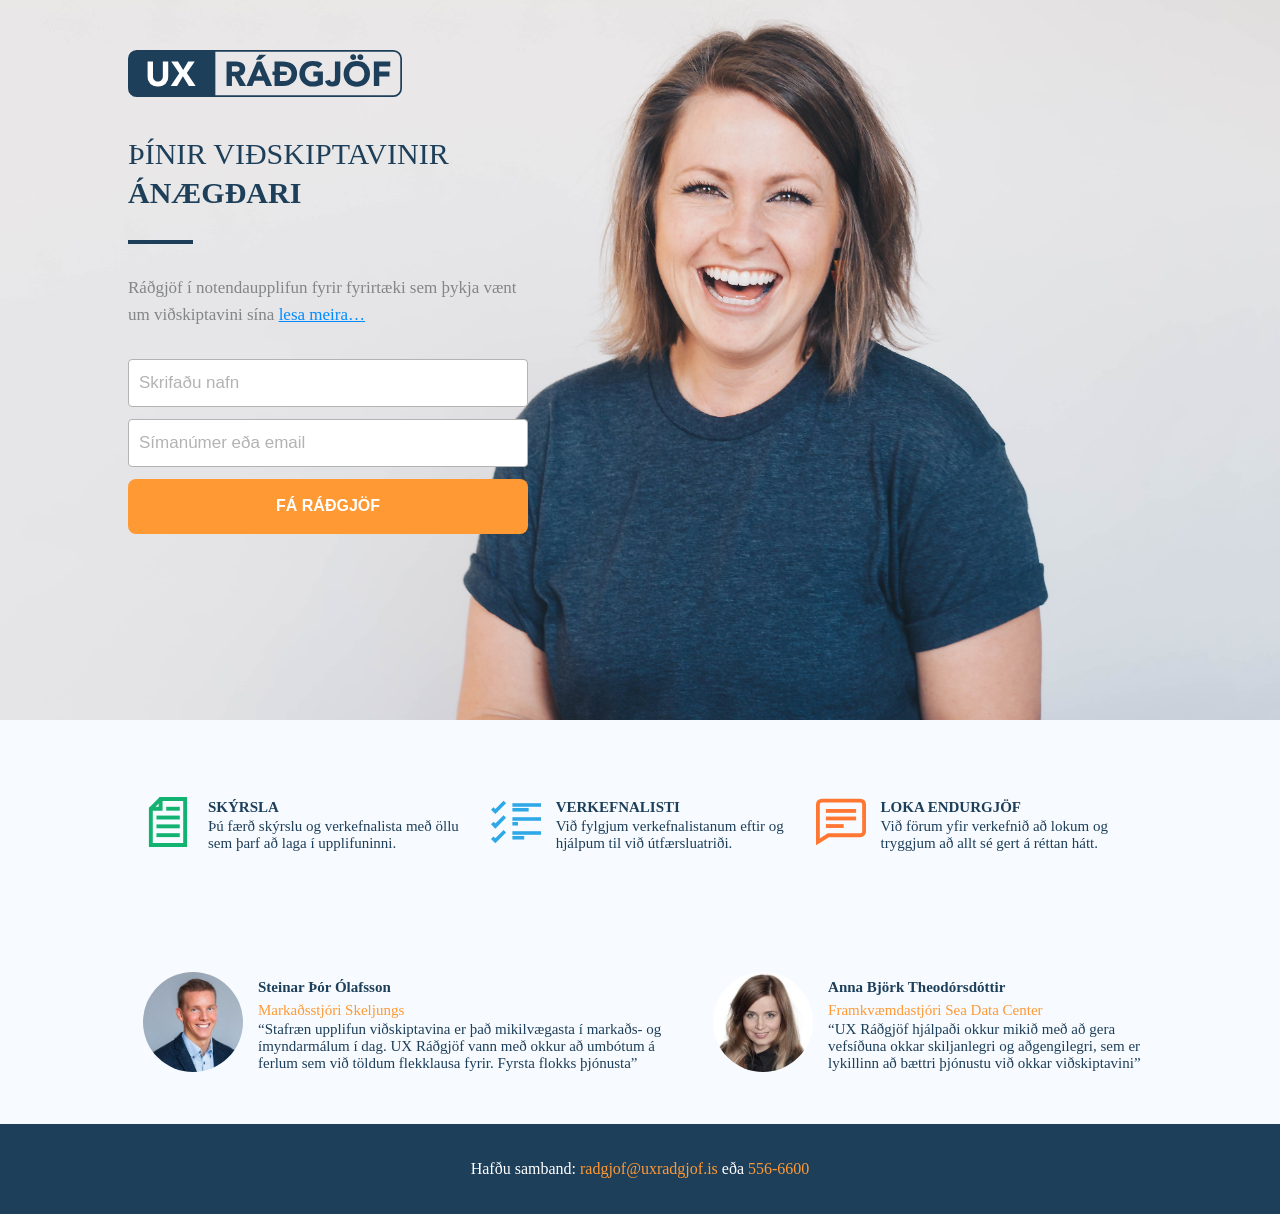
==== index2.html @ 88c2671e "takki tekinn út" ====
<!DOCTYPE html>
<html lang="is">

<head>
    <meta charset="UTF-8">
    <meta name="viewport" content="width=device-width, initial-scale=1">
    <title>UX ráðgjöf</title>
    <link rel="stylesheet" href="./styles.css">

    <script>
        /**
            *
            * FUNCTIONS 
            *
            **/

        function selectContactMedium(el1, el2, el3, str) {
            var element1 = document.getElementById(el1);
            var element2 = document.getElementById(el2);
            var contactBox = document.getElementById(el3);
            console.log('selectContactMedium', element1, element2, contactBox)

            if (element1.src.includes('-inactive')) {
                console.log('hæhæhæ')
                contactBox.placeholder = str;
                element1.src = element1.src.replace('-inactive', '-active');
                element2.src = element2.src.replace('-active', '-inactive');
            }

        }

        function sendForm(el1, el2) {
            var name = document.getElementById(el1).value
            var phone = document.getElementById(el2).value

            modal.style.display = 'none';
            document.getElementById('main-content').innerHTML = '<h1>Augnablik...</h1>';
            document.getElementById('tilbod-t').style.display = 'none';
            post('https://formspree.io/radgjof@uxradgjof.is', {name, phone}, 'post');

        }

        function post(path, params, method) {
            method = method || "post"; // Set method to post by default if not specified.

            // The rest of this code assumes you are not using a library.
            // It can be made less wordy if you use one.
            var form = document.createElement("form");
            form.setAttribute("method", method);
            form.setAttribute("action", path);

            for(var key in params) {
                if(params.hasOwnProperty(key)) {
                    var hiddenField = document.createElement("input");
                    hiddenField.setAttribute("type", "hidden");
                    hiddenField.setAttribute("name", key);
                    hiddenField.setAttribute("value", params[key]);

                    form.appendChild(hiddenField);
                }
            }

            document.body.appendChild(form);
            form.submit();
        }

    </script>

</head>

<body>

    <!-- READ MORE TEMPLATE -->
    <div id="myModal2" class="modal">
        <div class="modal-cont" style="height: 600px;">
                <span class="close clickable" onclick="closeModal()">&times;</span>

                <div id="read-more" class="read-m">
                        <div style="text-align: center; padding: 26px;">
                                <b>UX - User Experience - Notendaupplifun</b><br><br>
            
                                Ánægðir viðskiptavinir koma aftur. Mjög ánægðir viðskiptavinir koma ekki bara aftur, heldur benda
                                líka
                                öðrum á þig.<br><br>
                                Með frábærri notendaupplifun eykur þú tekjur og fjölgar viðskiptavinum. <br><br>
                                Hvernig upplifa þínir viðskiptavinir vefinn þinn, appið þitt, þjónustuna þína og markaðsefni? <br><br>
                                Skráðu þig og við hjálpum þér að gera upplifunina frábæra.
            
                            </div>

                            <div style="display: flex; flex-direction: column; align-items: center">

                                    <!-- TEMPLATE -->
                
                            <div>
                                <div>
                                    <div class="your-name">
                                        Hvernig er best að hafa samband?
                                    </div>
                                </div>
                                <div class="spass" style="display: flex; flex-direction: row; align-items: center;">
                                    <img src="./assets/phone-active.svg" id="phone2" class=" contact-button" onclick="selectContactMedium('phone2', 'email2', 'contact-box2', 'Skrifaðu símanúmer')">
                                    <img src="./assets/email-inactive.svg" id="email2" class=" contact-button" onclick="selectContactMedium('email2', 'phone2', 'contact-box2', 'Skrifaðu netfang')">
                                    <div >
                                        <input id="contact-box2" class="input-box" placeholder="Skrifaðu símanúmer" >
                                    </div>
                                </div>
                                <div>
                                    <div class="your-name">
                                        Hvað heitir snillingurinn?
                                    </div>
                                    <input id="name2" placeholder="Nafn" class="input-box spass phone-box">
                                </div>
                                <button class="big-btn btn2 clickable" type="button" onclick="sendForm('name2', 'contact-box2')">FÁ RÁÐGJÖF</button>
                            </div>
                
                            <!-- /TEMPLATE -->
                
                                </div>
                </div>
        </div>
    </div>
    <!-- /READ MORE TEMPLATE -->

    <!-- MODAL -->
     <div id="myModal" class="modal">

        <!-- MODAL CONTENT -->
        <div class="modal-cont">
                <span class="close clickable" onclick="closeModal()">&times;</span>

            <div style="padding: 40px 0;" id="modal-content">
                <div class="base-font" style="text-align: center; margin: 30px 0px;">
                    Vilt þú ánægðari viðskiptavini? <br>
                    Leyfðu okkur að hjálpa þér.
                </div>

                <div style="display: flex; flex-direction: column; align-items: center;">

                    <!-- TEMPLATE -->

                    <div>
                        <div>
                            <div class="your-name">
                                Hvernig er best að hafa samband?
                            </div>
                        </div>
                        <div class="spass" style="display: flex; flex-direction: row; align-items: center;">
                            <img src="./assets/phone-active.svg" id="phone3" class=" contact-button" onclick="selectContactMedium('phone3', 'email3', 'contact-box3', 'Skrifaðu símanúmer')">
                            <img src="./assets/email-inactive.svg" id="email3" class=" contact-button" onclick="selectContactMedium('email3', 'phone3', 'contact-box3', 'Skrifaðu netfang')">
                            <div>
                                <input id="contact-box3" class="input-box" placeholder="Skrifaðu símanúmer">
                            </div>
                        </div>
                        <div>
                            <div class="your-name">
                                Hvað heitir snillingurinn?
                            </div>
                            <input id="name3" placeholder="Nafn" class="input-box spass phone-box">
                        </div>
                        <button class="big-btn btn2 clickable" type="button" onclick="sendForm('name3', 'contact-box3')">FÁ
                            RÁÐGJÖF</button>
                    </div>

                    <!-- /TEMPLATE -->

                </div>
            </div>
        </div>
        <!-- /MODAL CONTENT -->

    </div>
    <!-- /MODAL -->

    <div class="all">

        <div class="container stoff">

            <!-- HEADER -->
            <header class="row space-b headhead">

                <div><img src="./assets/logo.svg" class="logo" style="margin-top: 10px;"></div>

            <!-- Fá Ráðgjöf takki í horni --> 
            <!--
                <div><button id="tilbod-t" class="big-btn btn1 tilbod-takki clickable" id="myBtn" onclick="openModal('myModal')">FÁ RÁÐGJÖF</button></div>
            -->


            </header>
            <!-- /HEADER -->

            <!-- MAIN IMAGE FOR MOBILE ONLY -->
            <div><img src="./assets/7.jpg" class="ko-img2"></div>
            <!-- /MAIN IMAGE FOR MOBILE ONLY -->

            <!-- MAIN CONTENT -->
            <div class="spassia">

                <form class="dalkur">

                    <div class="title-st">
                        <span style="line-height: 1.5;">ÞÍNIR VIÐSKIPTAVINIR</span>
                        <span class="good">ÁNÆGÐARI</span>
                    </div>

                    <div class="strik"> </div>

                    <div id="main-content">
                        <div class="radgjof">
                            Ráðgjöf í notendaupplifun fyrir fyrirtæki sem þykja vænt um viðskiptavini sína
                            <a class="clickable read-more-link" onclick="openModal('myModal2')">lesa meira…</a>
                        </div>

                        <div class="formform"  >

                            <!-- TEMPLATE -->

                            <div>
                                <div>

                                    <!-- Texti fyrir ofan input box -->
                                    <!--
                                    <div class="your-name">
                                        Hvernig er best að hafa samband?
                                    </div>
                                    -->
                                </div>
                                <div class="spass" style="display: flex; flex-direction: row; align-items: center;">

                                    <!-- Síma icon og email icon og takkar -->
                                    <!--
                                    <img src="./assets/phone-active.svg" id="phone1" class=" contact-button" onclick="selectContactMedium('phone1', 'email1', 'contact-box1', 'Skrifaðu símanúmer')">
                                    <img src="./assets/email-inactive.svg" id="email1" class=" contact-button" onclick="selectContactMedium('email1', 'phone1', 'contact-box1', 'Skrifaðu netfang')">
                                    -->


                                    <div class="bla">
                                        <input id="contact-box1" class="input-box" placeholder="Skrifaðu nafn" >
                                    </div>
                                </div>
                                <div>
                                    <!-- Texti fyrir ofan input box -->
                                    <!--
                                    <div
                                    <div class="your-name">
                                        Hvað heitir snillingurinn?
                                    </div>
                                    -->
                                    <input id="name1" placeholder="Símanúmer eða email" class="input-box spass phone-box">
                                </div>
                                <button class="big-btn btn2 clickable" type="button" onclick="sendForm('name1', 'contact-box1')">FÁ RÁÐGJÖF</button>
                            </div>

                            <!-- /TEMPLATE -->

                        </div>
                    </div>

                </form>
            </div>
            <!-- /MAIN CONTENT -->

        </div>

        <!-- MAIN IMAGE -->
        <div> <img src="./assets/6.jpg" class="ko-img"></div>
        <!-- /MAIN IMAGE -->

        <!-- TESTEMONIALS -->
        <div class="container">

            <div class="recommend spassia">

                <!-- TESTEMONIAL 1 -->
                <div class="rec-small">
                    <div class="rec-img"><img src="./assets/icon_skyrsla.svg" style="width: 50px; height: 50px;"></div>
                    <div>
                        <div class="bl-text">
                            <span class="job-title"><b>SKÝRSLA</b></span><br>
                            <span>
                                Þú færð skýrslu og verkefnalista með öllu sem þarf að laga í upplifuninni.
                            </span>
                        </div>
                    </div>
                </div>
                <!-- /TESTEMONIAL 1 -->

                <!-- TESTEMONIAL 2 -->
                <div class="rec-small">
                    <div class="rec-img"><img src="./assets/icon_verkefnalisti.svg" style="width: 50px; height: 50px;"></div>
                    <div>
                        <div class="bl-text">
                            <span class="job-title"><b>VERKEFNALISTI</b></span><br>
                            <span>
                                Við fylgjum verkefnalistanum eftir og hjálpum til við útfærsluatriði.
                            </span>
                        </div>
                    </div>
                </div>
                <!-- /TESTEMONIAL 2-->

                <!-- TESTEMONIAL 3 -->
                <div class="rec-small">
                    <div class="rec-img"><img src="./assets/icon_endurgjof.svg" style="width: 50px; height: 50px;"></div>
                    <div>
                        <div class="bl-text">
                            <span class="job-title"><b>LOKA ENDURGJÖF</b></span><br>
                            <span>
                                Við förum yfir verkefnið að lokum og tryggjum að allt sé gert á réttan hátt.
                            </span>
                        </div>
                    </div>
                </div>
                <!-- /TESTEMONIAL 3-->
            </div>
        </div>
        <!-- /TESTEMONIALS -->

        <div class="container">

            <div class="recommend spassia">

                <!-- TESTEMONIAL 1 -->
                <div class="rec-small">
                    <div class="rec-img"><img src="./assets/quote1.svg" style="width: 100px; height: 100px;"></div>
                    <div>
                        <div class="bl-text">
                            <span class="job-title"><b>Steinar Þór Ólafsson</b></span><br>
                            <span><span style="color: #FF9933" class="job-title">Markaðsstjóri Skeljungs</span><br></span>
                            <span>
                                “Stafræn upplifun viðskiptavina er það mikilvægasta í markaðs- og ímyndarmálum í dag.
                                UX Ráðgjöf vann með okkur að umbótum á ferlum sem við töldum flekklausa fyrir.
                                Fyrsta flokks þjónusta”
                            </span>
                        </div>
                    </div>
                </div>
                <!-- /TESTEMONIAL 1 -->

                <!-- TESTEMONIAL 2 -->
                <div class="rec-small">
                    <div class="rec-img"><img src="./assets/quote2.svg" style="width: 100px; height: 100px;"></div>
                    <div>
                        <div class="bl-text">
                            <span class="job-title"><b>Anna Björk Theodórsdóttir</b></span><br>
                            <span><span style="color: #FF9933" class="job-title">Framkvæmdastjóri Sea Data Center</span><br></span>
                            <span>
                                “UX Ráðgjöf hjálpaði okkur mikið með
                                að gera vefsíðuna okkar skiljanlegri og aðgengilegri, sem er lykillinn að bættri þjónustu við okkar viðskiptavini”
                            </span>
                        </div>
                    </div>
                </div>
                <!-- /TESTEMONIAL 2-->
            </div>
        </div>
        <!-- /TESTEMONIALS -->

        <!-- FOOTER -->
        <footer class="foofooter all-center">
            <div class="spassia foofoofoo">
                <span>
                    Hafðu samband:
                </span>
                <span>
                    <span class="contact-bold">radgjof@uxradgjof.is</span> eða <span class="contact-bold">556-6600</span>
                </span>
            </div>
        </footer>
        <!-- / FOOTER -->

    </div>

    <script>

        /**
         * 
         * MODAL 
         *
         **/

        var modal = document.getElementById('myModal');

        function openModal(modalId) {
            // Get the modal
            modal = document.getElementById(modalId);
            console.log(modalId, modal)
            modal.style.display = "block";
     

        }

        

       // When the user clicks anywhere outside of the modal, close it
       window.onclick = function (event) {
            if (event.target == modal) {
                modal.style.display = "none";
            }
        }



        function closeModal () {
            console.log('closeModal', modal);
            modal.style.display = "none";
        }

  



    </script>

</body>

</html>
---- styles.css ----
.template {
  display: none;
}

.contact-bold {
  color: #ff9933;
  /* font-weight: 600; */
}

.modal {
  display: none; /* Hidden by default */
  position: fixed; /* Stay in place */
  z-index: 1; /* Sit on top */
  left: 0;
  top: 0;
  width: 100%; /* Full width */
  height: 100%; /* Full height */
  overflow: auto; /* Enable scroll if needed */
  background-color: rgb(0, 0, 0); /* Fallback color */
  background-color: rgba(0, 0, 0, 0.6); /* Black w/ opacity */
}

.contact-button {
  width: 40px !important;
  height: 40px !important;
  border: 0px !important;
  margin-right: 10px !important;
}

.read-more-link {
  color: #008cff;
  text-decoration: underline;
}

.read-m {
  text-align: center;
  
}

.clickable {
  cursor: pointer;
}

/* Modal Content/Box  */
.modal-cont {
  background-color: #f7fbff;
  margin: 5% auto;
  /* padding: 40px 20px; */
  border: 1px solid #888;
  width: 400px; /* Could be more or less, depending on screen size */
}

/* The Close Button */
.close {
  color: #aaa;
  float: right;
  font-size: 28px;
  font-weight: bold;
  padding-right: 20px;
  padding-top: 10px;
}

.close:hover,
.close:focus {
  color: black;
  text-decoration: none;
  cursor: pointer;
}

body {
  font-family: Avenir;
  color: #1e3f5a;
  margin: 0px;
  background-color: #f7fbff;
}

.title-st {
  font-size: 30px;
  margin-top: 30px;
  margin-bottom: 30px;
}

.strik {
  background-color: #1e3f5a;
  width: 65px;
  height: 4px;
  margin-bottom: 20px;
}

.good {
  font-weight: bold;
  line-height: 0.6;
}

.formform {
  margin-top: 30px;
  width: 400px;
}

.headhead {
  display: flex;
  align-items: center;
  justify-content: space-between;
  flex-direction: row;
  margin-top: 40px;
}

.base-font {
  font-size: 17px;
}

.radgjof {
  margin-top: 30px;
  font-size: 17px;
  line-height: 1.6;
  color: #838586;
}

.all-center {
  display: flex;
  justify-content: center;
  align-items: center;
}

h1 {
  font-size: 30px;
}

.logo {
  width: 274px;
  height: 47;
}

.big-btn {
  background-color: #ff9933;
  border-radius: 8px;
  font-weight: 550;

  font-size: 16px;
  color: white;
  border: 0px;
}

.bl-text {
  font-size: 15px;
}

.btn1 {
  width: 240px;
  height: 60px;
}

.btn2 {
  width: 100%;
  /* 300px */
  height: 55px;
}

.your-name {
  margin-left: 9px;
  color: #ff9933;
  font-size: 13px;
  margin-bottom: 5px;
  text-align: left;
}

.spass {
  margin-bottom: 12px;
}

.input-box {
  border-radius: 4px;
  border: 1px solid #b3b3b3;
  height: 48px;
  font-size: 17px;
  padding: 0 10px;  
  width: 100%;
  box-sizing: border-box;  
}

.bla {
  width: 400px;
}


.input-box::placeholder {
  color: #b3b3b3;
}

.container {
  width: 80vw;
  margin-left: 10vw;
  margin-right: 10vw;
}

.row {
  display: flex;
  flex-direction: row;
}

.space-b {
  display: flex;
  justify-content: space-between;
}

.dalkur {
  width: 400px;
}

.col {
  justify-content: center;
  background-color: aqua;
  flex-direction: row;
  display: flex;
}

.ko-img {
  width: 100% !important;
  height: 80vh;
  /* min-height: 620px !important; */
  object-fit: cover !important;
  object-position: center top !important;
}

.ko-img2 {
  width: 100%;
  height: 45vh;
  object-fit: cover !important;
  object-position: center top !important;
  display: none;
}



.recommend {
  /* display: flex;  */
  padding: 10px 0px;
  /* justify-content: space-between;    */
}

.rec-small {
  display: flex;
  /* justify-content: center; */
  /* align-items: center;  */
}

.foofooter {
  background-color: #1e3f5a;
  color: white;
  height: 90px;
}

.rec-img {
  /* display: flex;
  justify-content: center;
  align-items: center; */
  margin: 0 15px;
}

.job-title {
  line-height: 1.5;
}

@media only screen and (min-width: 600px) {
  .stoff {
    position: absolute;
  }
}

/* DESKTOP */
@media only screen and (min-width: 1024px) {
  .recommend {
    display: flex;
    flex-direction: columns;
    height: 20vh;
  }

  .rec-small {
    align-items: center;
  }
}

/* BIG TABLET */
@media only screen and (min-width: 876px) and (max-width: 1024px) {
  .recommend {
    display: flex;
    flex-direction: column;
    /* height: 20vh; */
    /* background-color: yellow; */
  }

  .rec-small {
    padding: 30px 0px;
  }
}

/* SMALL TABLET */
@media only screen and (max-width: 876px) {
  .tilbod-takki {
    display: none;
  }

  .title-st {
    font-size: 28px;
  }

  .rec-small {
    padding: 20px 0px;
  }

  .logo {
    width: calc(274px * 0.8);
    height: calc(47px * 0.8);
  }

  .dalkur {
    width: 300px;
  }
}

/* PHONE */
@media only screen and (max-width: 600px) {
  .logo {
    width: 274px;
    height: 47px;
  }

  .dalkur {
    /* width: 100vw; */
    display: flex;
    flex-direction: column;
    align-items: center;
    /* justify-content: center; */
    width: 100%;
  }

  .recommend {
    padding: 30px 0px;
  }

  .ko-img {
    display: none;
  }

  .container {
    /* width: 90vw; */
    margin-left: 0vw;
    margin-right: 0vw;
    width: 100vw;
  }

  .rec-small {
    flex-direction: column;
    /* width: 90vw; */
    align-items: center;
  }

  .spassia {
    margin-left: 25px;
    margin-right: 25px;
  }

  .bl-text {
    text-align: center;
    /* background-color: blue; */
  }

  .title-st {
    text-align: center;
    font-size: 25px;
  }

  .radgjof {
    text-align: center;
    font-size: 15px;

  }

  /* .your-name {
    text-align: center;
  } */

  .headhead {
    margin-top: initial;
    padding: 10px;
    /* margin-top: 10px; */
    display: flex;
    align-items: center;
    justify-content: center;
    /* background-color: pink; */
  }

  /*

  .arrow-up {
    position: relative;
    width: 0;
    top: -85.5px;
    height: 0;
    border-style: solid;
    border-width: 0 0 80px 100vw;
    border-color: transparent transparent #f7fbff transparent;
  }
  */

  .jabb {
    background-image: url('./assets/7.jpg');
    height: 35vh;
    width: 100%;
    /* object-fit: cover !important;
    object-position: center top !important;
    display: none; */

  }



  .ko-img2 {
    display: initial;
    height: 45vh;
  }

  .foofooter {
    text-align: center;
  }

  .foofoofoo {
    display: flex;
    flex-direction: column;
  }

  .ko-img2 {
    width: 100%;
    height: 50vh;
    -webkit-clip-path: polygon(0 0, 100% 0, 100% 85%, 0% 100%);
    clip-path: polygon(0 0, 100% 0, 100% 85%, 0% 100%);
  }

  .modal-cont {
    width: 98vw;
  }

  .formform {
    width: 90vw;
    margin-left: 10px; 
    margin-right: 10px; 
  }

  .bla {
    width: 100%;
  }

}
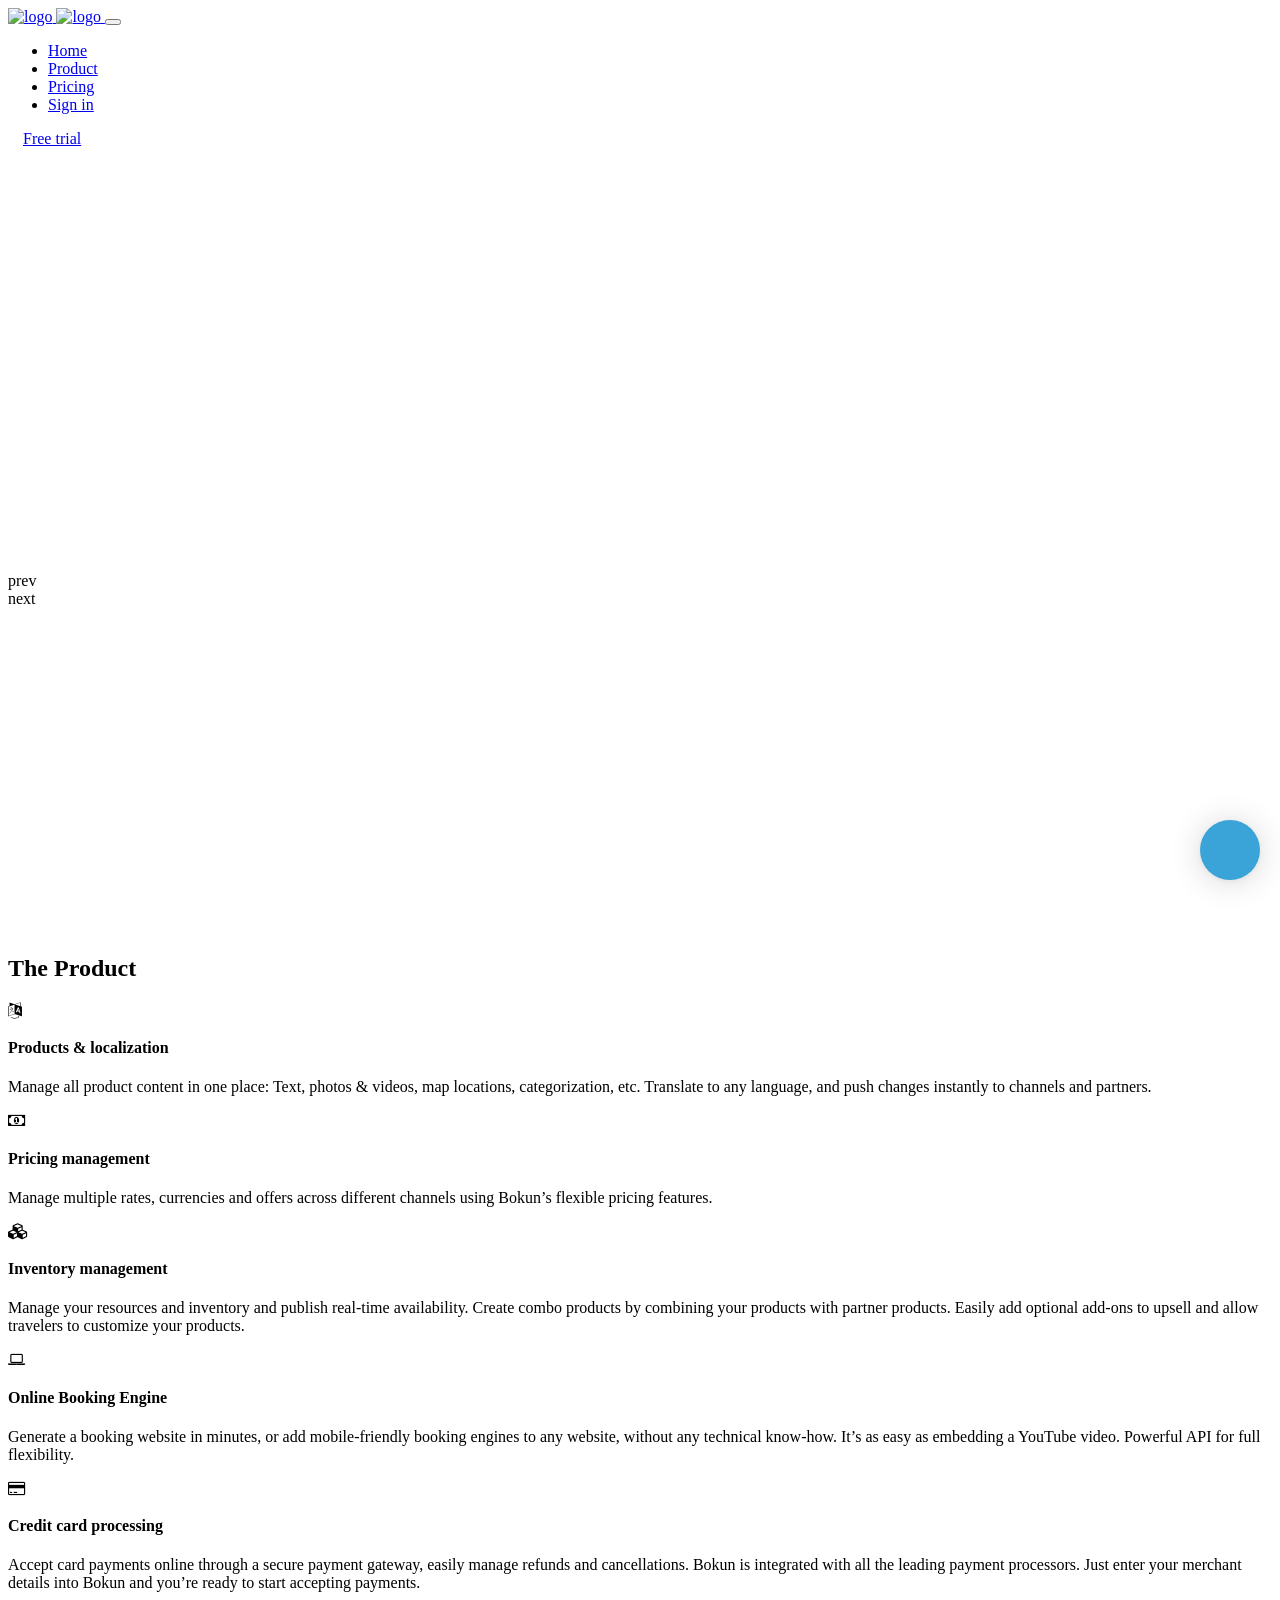
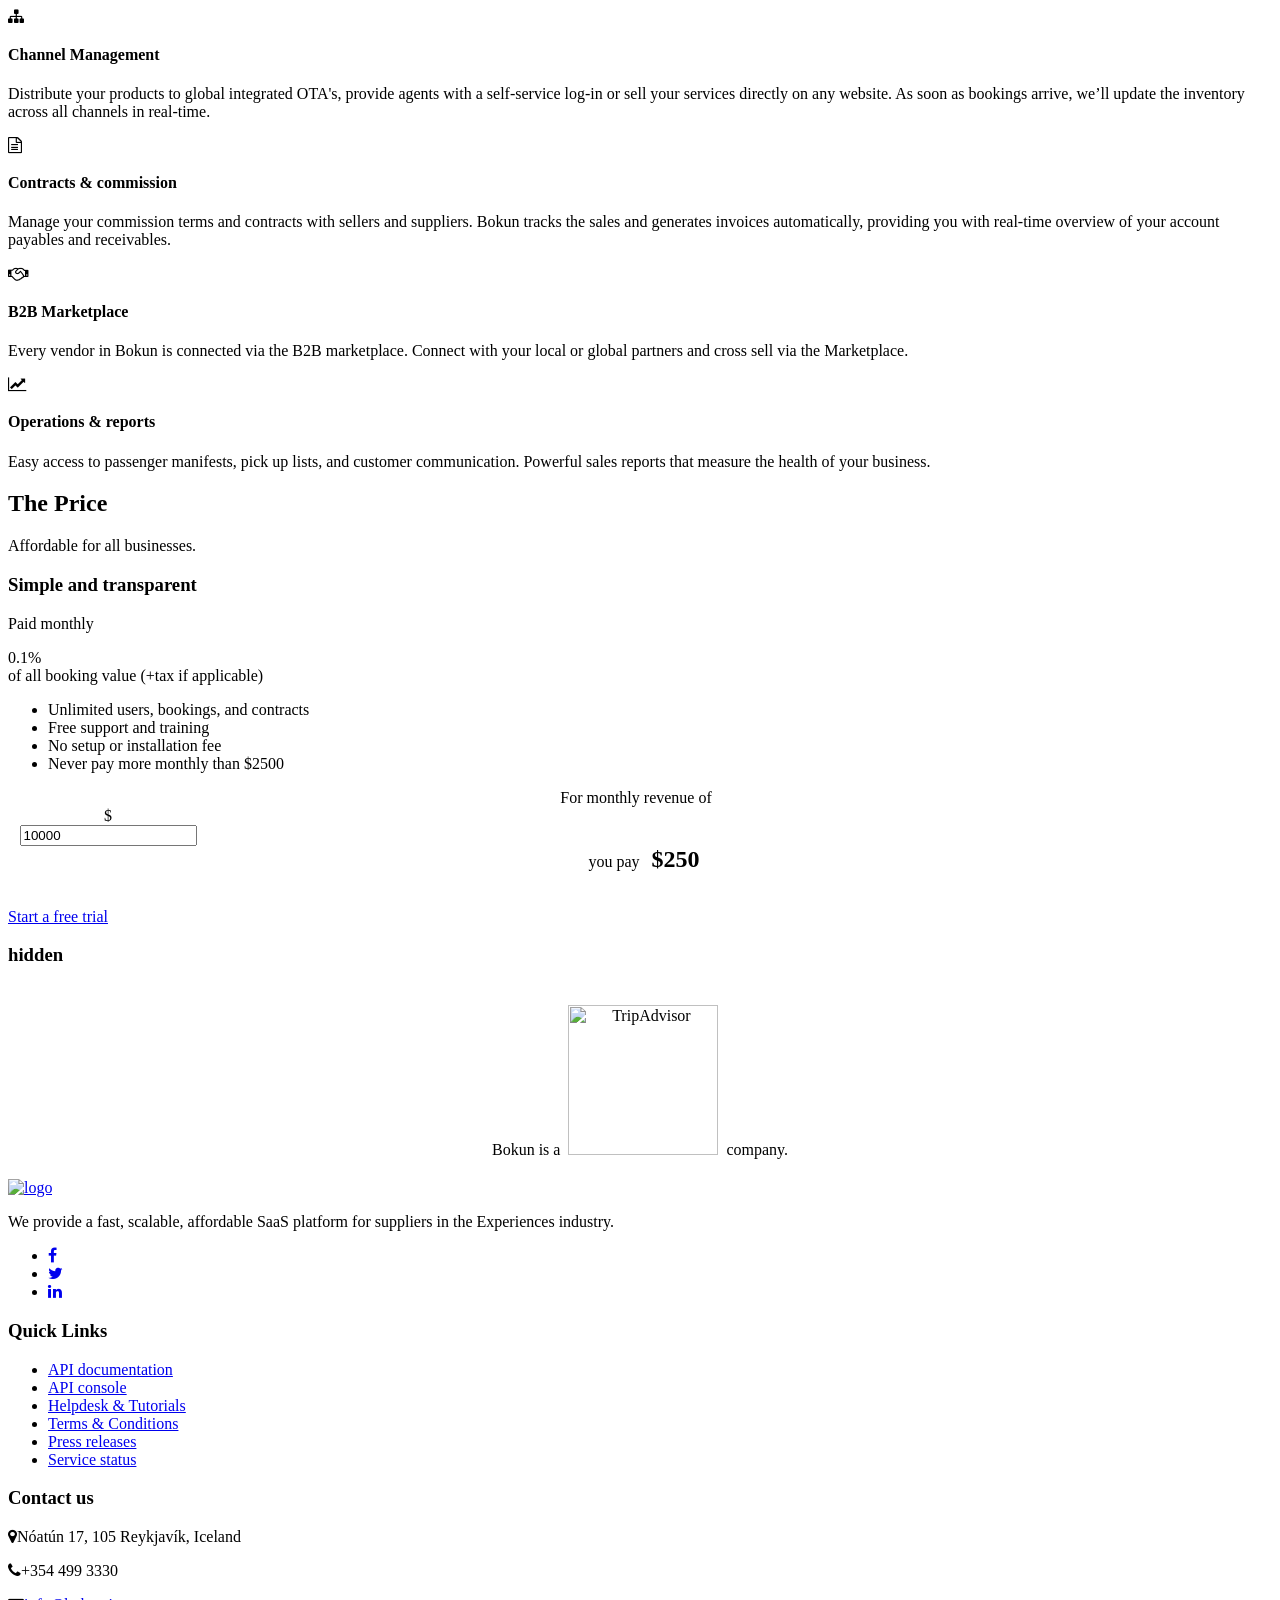
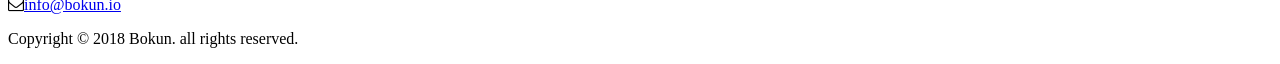
==== commit 71125b0c: "lagaði texta" ====
--- a/index2.html
+++ b/index2.html
@@ -1,418 +1,11844 @@
-<!DOCTYPE html>
-<html lang="is">
-
-<head>
-    <meta charset="UTF-8">
-    <meta name="viewport" content="width=device-width, initial-scale=1">
-    <title>UX ráðgjöf</title>
-    <link rel="stylesheet" href="./styles.css">
-
-    <script>
-        /**
-            *
-            * FUNCTIONS 
-            *
-            **/
-
-        function selectContactMedium(el1, el2, el3, str) {
-            var element1 = document.getElementById(el1);
-            var element2 = document.getElementById(el2);
-            var contactBox = document.getElementById(el3);
-            console.log('selectContactMedium', element1, element2, contactBox)
-
-            if (element1.src.includes('-inactive')) {
-                console.log('hæhæhæ')
-                contactBox.placeholder = str;
-                element1.src = element1.src.replace('-inactive', '-active');
-                element2.src = element2.src.replace('-active', '-inactive');
-            }
-
-        }
-
-        function sendForm(el1, el2) {
-            var name = document.getElementById(el1).value
-            var phone = document.getElementById(el2).value
-
-            modal.style.display = 'none';
-            document.getElementById('main-content').innerHTML = '<h1>Augnablik...</h1>';
-            document.getElementById('tilbod-t').style.display = 'none';
-            post('https://formspree.io/radgjof@uxradgjof.is', {name, phone}, 'post');
-
-        }
-
-        function post(path, params, method) {
-            method = method || "post"; // Set method to post by default if not specified.
-
-            // The rest of this code assumes you are not using a library.
-            // It can be made less wordy if you use one.
-            var form = document.createElement("form");
-            form.setAttribute("method", method);
-            form.setAttribute("action", path);
-
-            for(var key in params) {
-                if(params.hasOwnProperty(key)) {
-                    var hiddenField = document.createElement("input");
-                    hiddenField.setAttribute("type", "hidden");
-                    hiddenField.setAttribute("name", key);
-                    hiddenField.setAttribute("value", params[key]);
-
-                    form.appendChild(hiddenField);
-                }
-            }
-
-            document.body.appendChild(form);
-            form.submit();
-        }
-
-    </script>
-
-</head>
-
-<body>
-
-    <!-- READ MORE TEMPLATE -->
-    <div id="myModal2" class="modal">
-        <div class="modal-cont" style="height: 600px;">
-                <span class="close clickable" onclick="closeModal()">&times;</span>
-
-                <div id="read-more" class="read-m">
-                        <div style="text-align: center; padding: 26px;">
-                                <b>UX - User Experience - Notendaupplifun</b><br><br>
-            
-                                Ánægðir viðskiptavinir koma aftur. Mjög ánægðir viðskiptavinir koma ekki bara aftur, heldur benda
-                                líka
-                                öðrum á þig.<br><br>
-                                Með frábærri notendaupplifun eykur þú tekjur og fjölgar viðskiptavinum. <br><br>
-                                Hvernig upplifa þínir viðskiptavinir vefinn þinn, appið þitt, þjónustuna þína og markaðsefni? <br><br>
-                                Skráðu þig og við hjálpum þér að gera upplifunina frábæra.
-            
-                            </div>
-
-                            <div style="display: flex; flex-direction: column; align-items: center">
-
-                                    <!-- TEMPLATE -->
-                
-                            <div>
-                                <div>
-                                    <div class="your-name">
-                                        Hvernig er best að hafa samband?
-                                    </div>
-                                </div>
-                                <div class="spass" style="display: flex; flex-direction: row; align-items: center;">
-                                    <img src="./assets/phone-active.svg" id="phone2" class=" contact-button" onclick="selectContactMedium('phone2', 'email2', 'contact-box2', 'Skrifaðu símanúmer')">
-                                    <img src="./assets/email-inactive.svg" id="email2" class=" contact-button" onclick="selectContactMedium('email2', 'phone2', 'contact-box2', 'Skrifaðu netfang')">
-                                    <div >
-                                        <input id="contact-box2" class="input-box" placeholder="Skrifaðu símanúmer" >
-                                    </div>
-                                </div>
-                                <div>
-                                    <div class="your-name">
-                                        Hvað heitir snillingurinn?
-                                    </div>
-                                    <input id="name2" placeholder="Nafn" class="input-box spass phone-box">
-                                </div>
-                                <button class="big-btn btn2 clickable" type="button" onclick="sendForm('name2', 'contact-box2')">FÁ RÁÐGJÖF</button>
-                            </div>
-                
-                            <!-- /TEMPLATE -->
-                
-                                </div>
+<html lang="en" class="gr__bokun_is"><head><style id="stndz-style"></style>
+<meta charset="utf-8">
+<meta name="viewport" content="width=device-width, initial-scale=1, shrink-to-fit=no">
+<meta name="generator" content="Hugo 0.15">
+<link rel="stylesheet" type="text/css" href="https://bokun.io/css/bootstrap.min.css">
+<link rel="stylesheet" href="https://maxcdn.bootstrapcdn.com/font-awesome/4.7.0/css/font-awesome.min.css">
+<link rel="stylesheet" type="text/css" href="https://bokun.io/css/animate.min.css">
+<link rel="stylesheet" href="https://bokun.io/css/owl.carousel.min.css">
+<link rel="stylesheet" href="https://bokun.io/css/cubeportfolio.min.css">
+<link rel="stylesheet" href="https://bokun.io/css/jquery.fancybox.min.css">
+<link rel="stylesheet" type="text/css" href="https://bokun.io/css/settings.css">
+<link rel="stylesheet" type="text/css" href="https://bokun.io/css/style.css">
+
+<link rel="icon" href="https://bokun.io/favicon.ico">
+<style id="intercom-stylesheet" type="text/css">.intercom-mobile-messenger-active {
+  overflow: visible !important; }
+  .intercom-mobile-messenger-active > body {
+    overflow: hidden;
+    height: 100%;
+    width: 100%;
+    position: fixed; }
+
+.intercom-messenger,
+.intercom-scrollable,
+.intercom-conversations-body,
+.intercom-conversation-body {
+  -webkit-overflow-scrolling: touch; }
+
+html.intercom-modal-open {
+  overflow: hidden !important; }
+
+@font-face {
+  font-family: "intercom-font";
+  src: url(https://js.intercomcdn.com/fonts/proximanova-regular.a7942249.woff) format("woff"); }
+
+@font-face {
+  font-family: "intercom-font";
+  src: url(https://js.intercomcdn.com/fonts/proximanova-semibold.46e3f047.woff) format("woff");
+  font-weight: bold; }
+
+@font-face {
+  font-family: "intercom-font";
+  src: url(https://js.intercomcdn.com/fonts/proximanova-regular-italic.053a1112.woff) format("woff");
+  font-style: italic; }
+
+@font-face {
+  font-family: "intercom-font";
+  src: url(https://js.intercomcdn.com/fonts/proximanova-semibold-italic.660bf63e.woff) format("woff");
+  font-weight: bold;
+  font-style: italic; }
+
+#intercom-container div, #intercom-container span, #intercom-container applet, #intercom-container object, #intercom-container iframe, #intercom-container h1, #intercom-container h2, #intercom-container h3, #intercom-container h4, #intercom-container h5, #intercom-container h6, #intercom-container p, #intercom-container blockquote, #intercom-container pre, #intercom-container a, #intercom-container abbr, #intercom-container acronym, #intercom-container address, #intercom-container big, #intercom-container cite,
+#intercom-container code, #intercom-container del, #intercom-container dfn, #intercom-container em, #intercom-container img, #intercom-container ins, #intercom-container kbd, #intercom-container q, #intercom-container s, #intercom-container samp, #intercom-container small, #intercom-container strike, #intercom-container strong, #intercom-container sub, #intercom-container sup, #intercom-container tt, #intercom-container var, #intercom-container b, #intercom-container u, #intercom-container i, #intercom-container center, #intercom-container dl, #intercom-container dt, #intercom-container dd,
+#intercom-container ol, #intercom-container ul, #intercom-container li, #intercom-container fieldset, #intercom-container form, #intercom-container div.form, #intercom-container label, #intercom-container legend, #intercom-container table, #intercom-container caption, #intercom-container tbody, #intercom-container tfoot, #intercom-container thead, #intercom-container tr, #intercom-container th, #intercom-container td, #intercom-container article, #intercom-container aside,
+#intercom-container canvas, #intercom-container details, #intercom-container figcaption, #intercom-container figure, #intercom-container footer, #intercom-container header, #intercom-container hgroup, #intercom-container menu, #intercom-container nav, #intercom-container section, #intercom-container summary, #intercom-container time, #intercom-container mark, #intercom-container audio, #intercom-container video,
+#intercom-container button, #intercom-container textarea, #intercom-container input, #intercom-container input[type] {
+  font-family: "intercom-font", "Helvetica Neue", "Apple Color Emoji", Helvetica, Arial, sans-serif;
+  font-size-adjust: none;
+  font-size: 100%;
+  font-style: normal;
+  letter-spacing: normal;
+  font-stretch: normal;
+  font-variant: normal;
+  font-weight: normal;
+  font: normal normal 100% "intercom-font", "Helvetica Neue", "Apple Color Emoji", Helvetica, Arial, sans-serif;
+  text-align: left;
+  text-align-last: initial;
+  text-decoration: none;
+  -webkit-text-emphasis: none;
+          text-emphasis: none;
+  text-height: auto;
+  text-indent: 0;
+  text-justify: auto;
+  text-outline: none;
+  text-shadow: none;
+  text-transform: none;
+  text-wrap: normal;
+  alignment-adjust: auto;
+  alignment-baseline: baseline;
+  -webkit-animation: none 0 ease 0 1 normal;
+          animation: none 0 ease 0 1 normal;
+  -webkit-animation-play-state: running;
+          animation-play-state: running;
+  -webkit-appearance: normal;
+     -moz-appearance: normal;
+          appearance: normal;
+  azimuth: center;
+  -webkit-backface-visibility: visible;
+          backface-visibility: visible;
+  background: none 0 0 auto repeat scroll padding-box transparent;
+  background-color: transparent;
+  background-image: none;
+  baseline-shift: baseline;
+  binding: none;
+  bleed: 6pt;
+  bookmark-label: content();
+  bookmark-level: none;
+  bookmark-state: open;
+  bookmark-target: none;
+  border: 0 none transparent;
+  border-radius: 0;
+  bottom: auto;
+  box-align: stretch;
+  -webkit-box-decoration-break: slice;
+          box-decoration-break: slice;
+  box-direction: normal;
+  box-flex: 0.0;
+  box-flex-group: 1;
+  box-lines: single;
+  box-ordinal-group: 1;
+  box-orient: inline-axis;
+  box-pack: start;
+  -webkit-box-shadow: none;
+          box-shadow: none;
+  -webkit-box-sizing: content-box;
+          box-sizing: content-box;
+  -webkit-column-break-after: auto;
+          break-after: auto;
+  -webkit-column-break-before: auto;
+          break-before: auto;
+  -webkit-column-break-inside: auto;
+          break-inside: auto;
+  caption-side: top;
+  clear: none;
+  clip: auto;
+  color: inherit;
+  color-profile: auto;
+  -webkit-column-count: auto;
+          column-count: auto;
+  -webkit-column-fill: balance;
+          column-fill: balance;
+  -webkit-column-gap: normal;
+          column-gap: normal;
+  -webkit-column-rule: medium medium #1f1f1f;
+          column-rule: medium medium #1f1f1f;
+  -webkit-column-span: 1;
+          column-span: 1;
+  -webkit-column-width: auto;
+          column-width: auto;
+  -webkit-columns: auto auto;
+          columns: auto auto;
+  content: normal;
+  counter-increment: none;
+  counter-reset: none;
+  crop: auto;
+  cursor: auto;
+  direction: ltr;
+  display: inline;
+  dominant-baseline: auto;
+  drop-initial-after-adjust: text-after-edge;
+  drop-initial-after-align: baseline;
+  drop-initial-before-adjust: text-before-edge;
+  drop-initial-before-align: caps-height;
+  drop-initial-size: auto;
+  drop-initial-value: initial;
+  elevation: level;
+  empty-cells: show;
+  fit: fill;
+  fit-position: 0% 0%;
+  float: none;
+  float-offset: 0 0;
+  grid-columns: none;
+  grid-rows: none;
+  hanging-punctuation: none;
+  height: auto;
+  hyphenate-after: auto;
+  hyphenate-before: auto;
+  hyphenate-character: auto;
+  hyphenate-lines: no-limit;
+  hyphenate-resource: none;
+  -webkit-hyphens: manual;
+      -ms-hyphens: manual;
+          hyphens: manual;
+  icon: auto;
+  image-orientation: auto;
+  image-rendering: auto;
+  image-resolution: normal;
+  inline-box-align: last;
+  left: auto;
+  line-height: inherit;
+  line-stacking: inline-line-height exclude-ruby consider-shifts;
+  list-style: disc outside none;
+  margin: 0;
+  marks: none;
+  marquee-direction: forward;
+  marquee-loop: 1;
+  marquee-play-count: 1;
+  marquee-speed: normal;
+  marquee-style: scroll;
+  max-height: none;
+  max-width: none;
+  min-height: 0;
+  min-width: 0;
+  move-to: normal;
+  nav-down: auto;
+  nav-index: auto;
+  nav-left: auto;
+  nav-right: auto;
+  nav-up: auto;
+  opacity: 1;
+  orphans: 2;
+  outline: invert none medium;
+  outline-offset: 0;
+  overflow: visible;
+  overflow-style: auto;
+  padding: 0;
+  page: auto;
+  page-break-after: auto;
+  page-break-before: auto;
+  page-break-inside: auto;
+  page-policy: start;
+  -webkit-perspective: none;
+          perspective: none;
+  -webkit-perspective-origin: 50% 50%;
+          perspective-origin: 50% 50%;
+  pointer-events: auto;
+  position: static;
+  presentation-level: 0;
+  punctuation-trim: none;
+  quotes: none;
+  rendering-intent: auto;
+  resize: none;
+  right: auto;
+  rotation: 0;
+  rotation-point: 50% 50%;
+  ruby-align: auto;
+  ruby-overhang: none;
+  ruby-position: before;
+  ruby-span: none;
+  size: auto;
+  string-set: none;
+  table-layout: auto;
+  top: auto;
+  -webkit-transform: none;
+          transform: none;
+  -webkit-transform-origin: 50% 50% 0;
+          transform-origin: 50% 50% 0;
+  -webkit-transform-style: flat;
+          transform-style: flat;
+  -webkit-transition: all 0 ease 0;
+  transition: all 0 ease 0;
+  unicode-bidi: normal;
+  vertical-align: baseline;
+  white-space: normal;
+  white-space-collapse: collapse;
+  widows: 2;
+  width: auto;
+  word-break: normal;
+  word-spacing: normal;
+  word-wrap: normal;
+  z-index: auto;
+  text-align: start;
+  /* And disable MS gradients */
+  -ms-filter: "progid:DXImageTransform.Microsoft.gradient(enabled=false)";
+  -webkit-font-smoothing: antialiased;
+  -moz-osx-font-smoothing: grayscale; }
+
+#intercom-container address, #intercom-container blockquote, #intercom-container dd, #intercom-container div, #intercom-container dl, #intercom-container dt, #intercom-container fieldset, #intercom-container form, #intercom-container div.form, #intercom-container frame, #intercom-container frameset, #intercom-container h1, #intercom-container h2, #intercom-container h3, #intercom-container h4, #intercom-container h5, #intercom-container h6, #intercom-container noframes,
+#intercom-container ol, #intercom-container p, #intercom-container ul, #intercom-container center, #intercom-container dir, #intercom-container hr, #intercom-container menu, #intercom-container pre, #intercom-container article, #intercom-container aside,
+#intercom-container canvas, #intercom-container details, #intercom-container figcaption, #intercom-container figure, #intercom-container footer, #intercom-container header, #intercom-container hgroup, #intercom-container menu, #intercom-container nav, #intercom-container section, #intercom-container summary {
+  display: block; }
+
+#intercom-container li {
+  display: list-item; }
+
+#intercom-container table {
+  display: table; }
+
+#intercom-container tr {
+  display: table-row; }
+
+#intercom-container thead {
+  display: table-header-group; }
+
+#intercom-container tbody {
+  display: table-row-group; }
+
+#intercom-container tfoot {
+  display: table-footer-group; }
+
+#intercom-container col {
+  display: table-column; }
+
+#intercom-container colgroup {
+  display: table-column-group; }
+
+#intercom-container td, #intercom-container th {
+  display: table-cell; }
+
+#intercom-container caption {
+  display: table-caption; }
+
+#intercom-container input, #intercom-container select {
+  display: inline-block; }
+
+#intercom-container b, #intercom-container strong {
+  font-weight: bold; }
+
+#intercom-container i, #intercom-container em {
+  font-style: italic; }
+
+#intercom-container b > i, #intercom-container strong > i, #intercom-container b > em, #intercom-container strong > em,
+#intercom-container i > b, #intercom-container i > strong, #intercom-container em > b, #intercom-container em > strong {
+  font-weight: bold;
+  font-style: italic; }
+
+#intercom-container textarea, #intercom-container input {
+  cursor: text; }
+  #intercom-container textarea::-moz-selection, #intercom-container input::-moz-selection {
+    background-color: #b3d4fc; }
+  #intercom-container textarea::selection, #intercom-container input::selection {
+    background-color: #b3d4fc; }
+  #intercom-container textarea::-webkit-input-placeholder, #intercom-container input::-webkit-input-placeholder {
+    font-family: "intercom-font", "Helvetica Neue", "Apple Color Emoji", Helvetica, Arial, sans-serif;
+    font-size-adjust: none;
+    font-size: 100%;
+    font-style: normal;
+    letter-spacing: normal;
+    font-stretch: normal;
+    font-variant: normal;
+    font-weight: normal;
+    font: normal normal 100% "intercom-font", "Helvetica Neue", "Apple Color Emoji", Helvetica, Arial, sans-serif;
+    text-align: left;
+    text-align-last: initial;
+    text-decoration: none;
+    -webkit-text-emphasis: none;
+            text-emphasis: none;
+    text-height: auto;
+    text-indent: 0;
+    text-justify: auto;
+    text-outline: none;
+    text-shadow: none;
+    text-transform: none;
+    text-wrap: normal;
+    background-color: inherit;
+    color: inherit; }
+  #intercom-container textarea::-moz-placeholder, #intercom-container input::-moz-placeholder {
+    font-family: "intercom-font", "Helvetica Neue", "Apple Color Emoji", Helvetica, Arial, sans-serif;
+    font-size-adjust: none;
+    font-size: 100%;
+    font-style: normal;
+    letter-spacing: normal;
+    font-stretch: normal;
+    font-variant: normal;
+    font-weight: normal;
+    font: normal normal 100% "intercom-font", "Helvetica Neue", "Apple Color Emoji", Helvetica, Arial, sans-serif;
+    text-align: left;
+    text-align-last: initial;
+    text-decoration: none;
+    text-emphasis: none;
+    text-height: auto;
+    text-indent: 0;
+    text-justify: auto;
+    text-outline: none;
+    text-shadow: none;
+    text-transform: none;
+    text-wrap: normal;
+    background-color: inherit;
+    color: inherit; }
+  #intercom-container textarea:-ms-input-placeholder, #intercom-container input:-ms-input-placeholder {
+    font-family: "intercom-font", "Helvetica Neue", "Apple Color Emoji", Helvetica, Arial, sans-serif;
+    font-size-adjust: none;
+    font-size: 100%;
+    font-style: normal;
+    letter-spacing: normal;
+    font-stretch: normal;
+    font-variant: normal;
+    font-weight: normal;
+    font: normal normal 100% "intercom-font", "Helvetica Neue", "Apple Color Emoji", Helvetica, Arial, sans-serif;
+    text-align: left;
+    text-align-last: initial;
+    text-decoration: none;
+    text-emphasis: none;
+    text-height: auto;
+    text-indent: 0;
+    text-justify: auto;
+    text-outline: none;
+    text-shadow: none;
+    text-transform: none;
+    text-wrap: normal;
+    background-color: inherit;
+    color: inherit; }
+
+#intercom-container input[type=checkbox], #intercom-container input[type=radio] {
+  cursor: default; }
+
+#intercom-container a, #intercom-container a *, #intercom-container a span,
+#intercom-container button, #intercom-container button *, #intercom-container button span, #intercom-container input[type=submit], #intercom-container input[type=reset] {
+  cursor: pointer; }
+
+#intercom-container *:focus {
+  outline: none; }
+
+#intercom-container a:link, #intercom-container a:visited, #intercom-container a:hover, #intercom-container a:active {
+  color: inherit;
+  background: transparent;
+  text-shadow: none; }
+
+#intercom-container button::-moz-focus-inner {
+  border: 0;
+  padding: 0; }
+
+#intercom-container-body {
+  overflow: hidden; }
+
+body > .intercom-container {
+  position: fixed; }
+
+@media print {
+  #intercom-container {
+    display: none; } }
+
+#intercom-container {
+  line-height: 1;
+  /*
+  Please dont extend this selector, but rather use `LoadingSpinner` component directly
+*/ }
+  #intercom-container a,
+  #intercom-container a:visited,
+  #intercom-container .intercom-anchor {
+    color: rgb(58, 163, 216);
+    cursor: pointer; }
+    #intercom-container a:hover,
+    #intercom-container a:visited:hover,
+    #intercom-container .intercom-anchor:hover {
+      color: rgb(37, 136, 186); }
+    #intercom-container a:active,
+    #intercom-container a:visited:active,
+    #intercom-container .intercom-anchor:active {
+      color: rgb(28, 105, 144); }
+  #intercom-container .intercom-visually-hidden {
+    position: absolute !important;
+    clip: rect(1px, 1px, 1px, 1px); }
+  #intercom-container .intercom-scrollable {
+    position: relative;
+    max-height: 100%;
+    overflow-y: auto;
+    overflow-x: hidden; }
+
+@-webkit-keyframes intercom-spin {
+  0% {
+    -webkit-transform: rotate(0deg);
+            transform: rotate(0deg); }
+  100% {
+    -webkit-transform: rotate(360deg);
+            transform: rotate(360deg); } }
+
+@keyframes intercom-spin {
+  0% {
+    -webkit-transform: rotate(0deg);
+            transform: rotate(0deg); }
+  100% {
+    -webkit-transform: rotate(360deg);
+            transform: rotate(360deg); } }
+  #intercom-container .intercom-loading-spinner-wrapper .intercom-loading-spinner {
+    border-top: 2px solid rgb(58, 163, 216);
+    border-right: 2px solid rgba(58, 163, 216, 0.3);
+    border-bottom: 2px solid rgba(58, 163, 216, 0.3);
+    border-left: 2px solid rgba(58, 163, 216, 0.3); }
+  #intercom-container .intercom-loading-spinner-wrapper .intercom-loading-spinner-white {
+    border-top: 2px solid white;
+    border-right: 2px solid rgba(255, 255, 255, 0.3);
+    border-bottom: 2px solid rgba(255, 255, 255, 0.3);
+    border-left: 2px solid rgba(255, 255, 255, 0.3); }
+  #intercom-container .intercom-loading-spinner-wrapper .intercom-loading-spinner-grey {
+    border-top: 2px solid #737376;
+    border-right: 2px solid rgba(115, 115, 118, 0.3);
+    border-bottom: 2px solid rgba(115, 115, 118, 0.3);
+    border-left: 2px solid rgba(115, 115, 118, 0.3); }
+  #intercom-container .intercom-loading-spinner-wrapper .intercom-loading-spinner-black {
+    border-top: 2px solid #000;
+    border-right: 2px solid rgba(0, 0, 0, 0.3);
+    border-bottom: 2px solid rgba(0, 0, 0, 0.3);
+    border-left: 2px solid rgba(0, 0, 0, 0.3); }
+  #intercom-container .intercom-loading-spinner-wrapper .intercom-loading-spinner {
+    border-radius: 50%;
+    display: block;
+    width: 28px;
+    height: 28px;
+    -webkit-animation: intercom-spin .6s infinite linear;
+            animation: intercom-spin .6s infinite linear; }
+  #intercom-container .intercom-loading-spinner-wrapper {
+    position: absolute;
+    top: 50%;
+    left: 50%;
+    -webkit-transform: translate(-50%, -50%);
+            transform: translate(-50%, -50%); }
+    #intercom-container .intercom-loading-spinner-wrapper .intercom-loading-spinner-regular {
+      border-width: 1px; }
+    #intercom-container .intercom-loading-spinner-wrapper .intercom-loading-spinner-small {
+      width: 16px;
+      height: 16px; }
+  #intercom-container .intercom-app-hidden {
+    opacity: 0;
+    pointer-events: none; }
+  #intercom-container .intercom-avatar {
+    margin: 0 auto;
+    border-radius: 50%;
+    display: inline-block;
+    vertical-align: middle; }
+    #intercom-container .intercom-avatar img {
+      border-radius: 50%; }
+  #intercom-container .intercom-avatar-initial {
+    text-transform: uppercase;
+    background-color: #1b6489;
+    color: #fff;
+    text-align: center;
+    display: -webkit-inline-box;
+    display: -ms-inline-flexbox;
+    display: inline-flex;
+    -webkit-box-pack: center;
+        -ms-flex-pack: center;
+            justify-content: center;
+    -webkit-box-align: center;
+        -ms-flex-align: center;
+            align-items: center; }
+  #intercom-container .intercom-user-avatar-initial {
+    background-color: #f5f5f5;
+    color: #94abb6; }
+  #intercom-container .intercom-admin-avatar-stack {
+    margin-right: 6px;
+    display: -webkit-box;
+    display: -ms-flexbox;
+    display: flex;
+    -webkit-box-orient: horizontal;
+    -webkit-box-direction: normal;
+        -ms-flex-flow: row nowrap;
+            flex-flow: row nowrap;
+    -webkit-box-pack: start;
+        -ms-flex-pack: start;
+            justify-content: flex-start; }
+  #intercom-container .intercom-admin-avatar-stack-avatar {
+    padding: 0;
+    display: inline-block;
+    -webkit-box-flex: 1;
+        -ms-flex: 1 1 56px;
+            flex: 1 1 56px;
+    margin-left: -2px; }
+    #intercom-container .intercom-admin-avatar-stack-avatar .intercom-avatar {
+      width: 52px;
+      height: 52px;
+      line-height: 52px;
+      font-size: 26px; }
+      #intercom-container .intercom-admin-avatar-stack-avatar .intercom-avatar img {
+        width: 52px;
+        height: 52px; }
+    #intercom-container .intercom-admin-avatar-stack-avatar .intercom-avatar {
+      border: 2px solid #fff; }
+  #intercom-container .intercom-admin-avatar-stack-avatar + .intercom-admin-avatar-stack-avatar {
+    margin-left: -8px; }
+  #intercom-container .intercom-away-state,
+  #intercom-container .intercom-active-state {
+    width: 8px;
+    height: 8px;
+    background-color: #7ED321;
+    border: 2px solid #3AA3D8;
+    margin: 0 auto;
+    border-radius: 50%;
+    display: inline-block;
+    vertical-align: bottom;
+    right: 3px;
+    bottom: 3px;
+    position: absolute; }
+  #intercom-container .intercom-away-state {
+    background-color: #F1C743; }
+  #intercom-container .intercom-admin-profile-compact .intercom-away-state,
+  #intercom-container .intercom-admin-profile-compact .intercom-active-state {
+    width: 6px;
+    height: 6px;
+    right: 8px;
+    bottom: 2px; }
+  #intercom-container .intercom-team-profile-compact-avatar-container .intercom-away-state,
+  #intercom-container .intercom-team-profile-compact-avatar-container .intercom-active-state {
+    right: 0;
+    bottom: 0; }
+  #intercom-container .intercom-team-avatar-container {
+    width: 35px;
+    height: 35px;
+    position: relative;
+    float: left; }
+  #intercom-container .intercom-team-avatar {
+    border-radius: 50%;
+    position: absolute;
+    border: 2px solid #fff;
+    background-color: #1b6489;
+    color: white;
+    text-align: center;
+    font-size: 17.5px;
+    font-weight: bold; }
+  #intercom-container .intercom-team-avatar-small {
+    width: 20px;
+    height: 20px;
+    line-height: 20px; }
+  #intercom-container .intercom-team-avatar-large {
+    width: 100%;
+    height: 100%;
+    line-height: 35px; }
+  #intercom-container .intercom-first-of-two-admins {
+    top: 9px;
+    left: -2px;
+    z-index: 1; }
+  #intercom-container .intercom-second-of-two-admins {
+    top: 9px;
+    right: -2px;
+    z-index: 2; }
+  #intercom-container .intercom-first-of-three-admins {
+    top: -1;
+    left: 6px;
+    z-index: 2; }
+  #intercom-container .intercom-second-of-three-admins {
+    top: 15px;
+    right: 14px;
+    z-index: 3; }
+  #intercom-container .intercom-third-of-three-admins {
+    top: 15px;
+    left: 14px;
+    z-index: 1; }
+  #intercom-container .intercom-booting-error {
+    position: absolute;
+    top: 50%;
+    -webkit-transform: translateY(-50%);
+            transform: translateY(-50%);
+    width: 100%; }
+  #intercom-container .intercom-booting-error-header {
+    font-size: 18px;
+    text-align: center;
+    padding-bottom: 6px; }
+  #intercom-container .intercom-booting-error-message {
+    font-size: 16px;
+    text-align: center;
+    color: #737376; }
+  #intercom-container .intercom-booting-retry-button-container {
+    text-align: center; }
+  #intercom-container .intercom-booting-retry-button {
+    font-size: 16px;
+    background-color: #3AA3D8;
+    color: white;
+    margin-top: 20px;
+    padding: 10px 30px;
+    border-radius: 4px; }
+  #intercom-container .intercom-messenger {
+    display: -webkit-box;
+    display: -ms-flexbox;
+    display: flex;
+    -webkit-box-orient: vertical;
+    -webkit-box-direction: normal;
+        -ms-flex-direction: column;
+            flex-direction: column;
+    -webkit-box-pack: start;
+        -ms-flex-pack: start;
+            justify-content: flex-start;
+    position: absolute;
+    top: 0;
+    bottom: 0;
+    left: 0;
+    right: 0; }
+  #intercom-container .intercom-messenger-sheet {
+    z-index: 2147483003;
+    background-color: white;
+    position: fixed;
+    bottom: 0;
+    left: 0;
+    right: 0;
+    top: 0;
+    display: -webkit-box;
+    display: -ms-flexbox;
+    display: flex;
+    -webkit-box-orient: vertical;
+    -webkit-box-direction: normal;
+        -ms-flex-direction: column;
+            flex-direction: column; }
+    #intercom-container .intercom-messenger-sheet-form {
+      display: none; }
+  #intercom-container .intercom-messenger-sheet-header {
+    display: -webkit-box;
+    display: -ms-flexbox;
+    display: flex;
+    -webkit-box-orient: horizontal;
+    -webkit-box-direction: normal;
+        -ms-flex-direction: row;
+            flex-direction: row;
+    -webkit-box-pack: justify;
+        -ms-flex-pack: justify;
+            justify-content: space-between;
+    -webkit-box-align: center;
+        -ms-flex-align: center;
+            align-items: center;
+    padding: 0 30px;
+    height: 75px;
+    color: rgb(255, 255, 255);
+    background-color: #3AA3D8;
+    font-size: 20px;
+    position: relative; }
+    #intercom-container .intercom-messenger-sheet-header-title {
+      width: 100%;
+      text-align: center; }
+    #intercom-container .intercom-messenger-sheet-header-buttons-close-button {
+      z-index: 2147483003;
+      position: absolute;
+      width: 50px;
+      height: 50px;
+      top: 0;
+      right: 0;
+      background-position: center;
+      margin: 12.5px 11px 12.5px 12.5px; }
+      #intercom-container .intercom-messenger-sheet-header-buttons-close-button, #intercom-container .intercom-messenger-sheet-header-buttons-close-button * {
+        cursor: pointer; }
+      #intercom-container .intercom-messenger-sheet-header-buttons-close-button-body {
+        display: -webkit-box;
+        display: -ms-flexbox;
+        display: flex;
+        width: 50px;
+        height: 50px;
+        margin: 0 auto;
+        border-radius: 8px;
+        -webkit-box-align: center;
+            -ms-flex-align: center;
+                align-items: center;
+        -webkit-transform: translateZ(0);
+                transform: translateZ(0); }
+        #intercom-container .intercom-messenger-sheet-header-buttons-close-button-body:hover {
+          background-color: rgba(0, 0, 0, 0.1); }
+  #intercom-container .intercom-messenger-sheet-proxy {
+    position: relative;
+    -webkit-box-flex: 1;
+        -ms-flex: 1;
+            flex: 1; }
+    #intercom-container .intercom-messenger-sheet-proxy-frame {
+      position: absolute;
+      width: 100%;
+      height: 100%; }
+    @media only screen and (max-device-width: 667px) {
+      #intercom-container .intercom-messenger-sheet-proxy {
+        overflow-y: scroll; } }
+  #intercom-container .intercom-progress-bar {
+    z-index: 2147483005;
+    position: absolute;
+    top: 0;
+    left: 0;
+    right: 0;
+    height: 2px;
+    background: #3AA3D8; }
+  #intercom-container .intercom-notifications {
+    position: fixed;
+    bottom: 5px;
+    right: 5px; }
+  #intercom-container .intercom-app-launcher-enabled .intercom-notifications {
+    bottom: calc(20px + 80px); }
+  #intercom-container .intercom-notifications-dismiss-button {
+    background-color: #5d6c80;
+    color: #fff;
+    font-size: 13px;
+    float: right;
+    padding: 8px 20px;
+    opacity: 0;
+    border-radius: 100px; }
+  #intercom-container .intercom-notifications:hover .intercom-notifications-dismiss-button {
+    opacity: 0.8; }
+    #intercom-container .intercom-notifications:hover .intercom-notifications-dismiss-button:hover {
+      opacity: 0.9; }
+  #intercom-container .intercom-notifications-dismiss-button-icon {
+    background-image: url(https://js.intercomcdn.com/images/dismiss.249568e7.png);
+    background-size: 8px 8px;
+    background-repeat: no-repeat;
+    width: 8px;
+    height: 8px;
+    background-repeat: no-repeat;
+    display: inline-block;
+    margin-left: 8px; }
+    @media (min--moz-device-pixel-ratio: 1.3), (-webkit-min-device-pixel-ratio: 1.3), (min-device-pixel-ratio: 1.3), (min-resolution: 1.3dppx) {
+      #intercom-container .intercom-notifications-dismiss-button-icon {
+        background-image: url(https://js.intercomcdn.com/images/dismiss@2x.1c82ba79.png); } }
+
+@-webkit-keyframes intercom-notification-animation {
+  0% {
+    opacity: 0;
+    height: 0;
+    -webkit-transform: translateY(20px);
+            transform: translateY(20px); }
+  50% {
+    opacity: 0;
+    max-height: 120px;
+    -webkit-transform: translateY(20px);
+            transform: translateY(20px); }
+  100% {
+    opacity: 1;
+    max-height: 120px;
+    -webkit-transform: translateY(0);
+            transform: translateY(0); } }
+
+@keyframes intercom-notification-animation {
+  0% {
+    opacity: 0;
+    height: 0;
+    -webkit-transform: translateY(20px);
+            transform: translateY(20px); }
+  50% {
+    opacity: 0;
+    max-height: 120px;
+    -webkit-transform: translateY(20px);
+            transform: translateY(20px); }
+  100% {
+    opacity: 1;
+    max-height: 120px;
+    -webkit-transform: translateY(0);
+            transform: translateY(0); } }
+
+@-webkit-keyframes intercom-notification-body-animation {
+  0% {
+    opacity: 0; }
+  50% {
+    opacity: 0; }
+  100% {
+    opacity: 1; } }
+
+@keyframes intercom-notification-body-animation {
+  0% {
+    opacity: 0; }
+  50% {
+    opacity: 0; }
+  100% {
+    opacity: 1; } }
+  #intercom-container .intercom-notification {
+    padding-top: 10px;
+    max-height: 120px;
+    -webkit-animation: intercom-notification-animation 250ms ease;
+            animation: intercom-notification-animation 250ms ease;
+    clear: both; }
+  #intercom-container .intercom-authored-container {
+    -webkit-box-sizing: border-box;
+            box-sizing: border-box;
+    position: relative;
+    background-color: #fff;
+    border-radius: 4px;
+    font-size: 13px;
+    line-height: 1.5;
+    width: 100%; }
+  #intercom-container .intercom-authored-container-top {
+    padding: 24px 24px 16px 24px;
+    white-space: nowrap; }
+  #intercom-container .intercom-authored-container-avatar {
+    display: inline-block;
+    vertical-align: middle;
+    margin-right: 16px; }
+    #intercom-container .intercom-authored-container-avatar .intercom-avatar {
+      width: 32px;
+      height: 32px;
+      line-height: 32px;
+      font-size: 16px; }
+      #intercom-container .intercom-authored-container-avatar .intercom-avatar img {
+        width: 32px;
+        height: 32px; }
+  #intercom-container .intercom-author-summary {
+    font-size: 13px;
+    display: inline-block;
+    vertical-align: middle;
+    color: #737376;
+    line-height: 1.2;
+    padding-top: 2px;
+    white-space: nowrap;
+    text-overflow: ellipsis;
+    overflow: hidden;
+    width: calc(100% - 32px - 8px); }
+    #intercom-container .intercom-author-summary span {
+      white-space: nowrap; }
+  #intercom-container .intercom-note .intercom-author-summary,
+  #intercom-container .intercom-pointer .intercom-author-summary {
+    width: calc(100% - 32px - 8px - 36px); }
+  #intercom-container .intercom-chat-snippet .intercom-author-summary,
+  #intercom-container .intercom-chat .intercom-author-summary {
+    width: 100%; }
+  #intercom-container .intercom-author-summary-name {
+    font-weight: bold;
+    color: #686868; }
+  #intercom-container .intercom-author-summary-name-from {
+    color: #000;
+    overflow: hidden;
+    text-overflow: ellipsis; }
+  #intercom-container .intercom-author-summary-from-clause {
+    color: #737376; }
+  #intercom-container .intercom-author-last-active {
+    color: #737376;
+    opacity: 0.7; }
+  #intercom-container .intercom-align-center {
+    text-align: center; }
+  #intercom-container .intercom-post-container {
+    width: 100%;
+    height: 100%;
+    -webkit-box-sizing: border-box;
+            box-sizing: border-box; }
+  #intercom-container .intercom-post {
+    position: relative;
+    width: 100%;
+    height: 100%;
+    margin: auto;
+    background: #fff;
+    border-radius: 7px;
+    -webkit-box-shadow: 0 3px 32px 0 rgba(0, 0, 0, 0.14);
+            box-shadow: 0 3px 32px 0 rgba(0, 0, 0, 0.14);
+    font-size: 14px;
+    color: #000;
+    overflow: hidden; }
+    #intercom-container .intercom-post .intercom-authored-container {
+      height: 100%; }
+  #intercom-container .intercom-post-scrolled .intercom-authored-container-top {
+    position: relative;
+    z-index: 2147483003;
+    -webkit-box-shadow: 0 0 9px 0 rgba(0, 0, 0, 0.3);
+            box-shadow: 0 0 9px 0 rgba(0, 0, 0, 0.3); }
+  #intercom-container .intercom-post-close {
+    position: absolute;
+    z-index: 2147483003;
+    top: 0;
+    right: 0;
+    width: 72px;
+    height: 72px; }
+    #intercom-container .intercom-post-close, #intercom-container .intercom-post-close:hover {
+      background-position: center;
+      background-image: url(https://js.intercomcdn.com/images/close.1359f860.png);
+      background-size: 12px 12px;
+      background-repeat: no-repeat; }
+      @media (min--moz-device-pixel-ratio: 1.3), (-webkit-min-device-pixel-ratio: 1.3), (min-device-pixel-ratio: 1.3), (min-resolution: 1.3dppx) {
+        #intercom-container .intercom-post-close, #intercom-container .intercom-post-close:hover {
+          background-image: url(https://js.intercomcdn.com/images/close@2x.570e24e7.png); } }
+  #intercom-container .intercom-post-footer {
+    position: absolute;
+    bottom: -20px;
+    left: 0;
+    right: 0;
+    opacity: 0;
+    visibility: hidden; }
+  #intercom-container .intercom-post-footer-visible {
+    opacity: 1;
+    bottom: 0;
+    -webkit-transition: opacity .16s, bottom .28s;
+    transition: opacity .16s, bottom .28s;
+    visibility: visible; }
+  #intercom-container .intercom-post-body {
+    height: calc(100% - 72px); }
+  #intercom-container .intercom-post-composer {
+    border-top: 1px solid #d2d7db;
+    width: 100%;
+    background-color: #fff;
+    -webkit-box-sizing: border-box;
+            box-sizing: border-box;
+    padding: 15px 38px;
+    border-radius: 0 0 8px 8px;
+    color: #737376;
+    font-size: 14px;
+    line-height: 26px; }
+    #intercom-container .intercom-post-composer, #intercom-container .intercom-post-composer span {
+      cursor: text; }
+  #intercom-container .intercom-composer-placeholder {
+    display: inline-block; }
+  #intercom-container .intercom-post-body .intercom-block-messenger-card {
+    width: 320px;
+    margin: 16px auto; }
+  #intercom-container .intercom-post-body .intercom-messenger-card-wrapper {
+    -webkit-box-shadow: inset 0 2px 0 0 rgba(58, 163, 216, 0.5);
+            box-shadow: inset 0 2px 0 0 rgba(58, 163, 216, 0.5);
+    border: 1px solid #eeeeee;
+    border-top: none; }
+  #intercom-container .intercom-post-footer-text-center {
+    text-align: center;
+    background: #fff; }
+  #intercom-container .intercom-note-frame {
+    position: fixed;
+    bottom: 20px;
+    right: 20px;
+    width: 342px;
+    z-index: 2147483001;
+    -webkit-box-shadow: 0 3px 32px 0 rgba(0, 0, 0, 0.14);
+            box-shadow: 0 3px 32px 0 rgba(0, 0, 0, 0.14); }
+  #intercom-container .intercom-app-launcher-enabled .intercom-note-frame {
+    bottom: calc(20px + 80px); }
+  #intercom-container .intercom-app-left-aligned .intercom-note-frame {
+    left: 20px;
+    right: auto; }
+  #intercom-container .intercom-note {
+    z-index: 2147483001;
+    position: absolute;
+    bottom: 0;
+    right: 0;
+    width: 342px;
+    background: #fff;
+    border-radius: 7px;
+    font-size: 13px;
+    font-family: "intercom-font", "Helvetica Neue", "Apple Color Emoji", Helvetica, Arial, sans-serif;
+    color: #000;
+    overflow: hidden; }
+  #intercom-container .intercom-note-scrolled .intercom-authored-container-top {
+    position: relative;
+    z-index: 2147483003;
+    -webkit-box-shadow: 0 0 9px 0 rgba(0, 0, 0, 0.3);
+            box-shadow: 0 0 9px 0 rgba(0, 0, 0, 0.3); }
+  #intercom-container .intercom-note-body > .intercom-scrollable {
+    max-height: 320px;
+    border-radius: 0 0 8px 8px; }
+  #intercom-container .intercom-note-close {
+    position: absolute;
+    z-index: 2147483003;
+    top: 0;
+    right: 0;
+    width: 72px;
+    height: 72px; }
+    #intercom-container .intercom-note-close, #intercom-container .intercom-note-close:hover {
+      background-position: center;
+      background-image: url(https://js.intercomcdn.com/images/close.1359f860.png);
+      background-size: 12px 12px;
+      background-repeat: no-repeat; }
+      @media (min--moz-device-pixel-ratio: 1.3), (-webkit-min-device-pixel-ratio: 1.3), (min-device-pixel-ratio: 1.3), (min-resolution: 1.3dppx) {
+        #intercom-container .intercom-note-close, #intercom-container .intercom-note-close:hover {
+          background-image: url(https://js.intercomcdn.com/images/close@2x.570e24e7.png); } }
+  #intercom-container .intercom-note-footer {
+    position: absolute;
+    bottom: -20px;
+    left: 0;
+    right: 0;
+    opacity: 0;
+    visibility: hidden; }
+  #intercom-container .intercom-note-footer-visible {
+    opacity: 1;
+    bottom: 0;
+    -webkit-transition: opacity .16s, bottom .28s;
+    transition: opacity .16s, bottom .28s;
+    visibility: visible; }
+  #intercom-container .intercom-note-composer {
+    border-top: 1px solid #d2d7db;
+    width: 100%;
+    background-color: #fff;
+    -webkit-box-sizing: border-box;
+            box-sizing: border-box;
+    padding: 15px 25px;
+    color: #737376;
+    font-size: 14px;
+    line-height: 26px; }
+    #intercom-container .intercom-note-composer, #intercom-container .intercom-note-composer span {
+      cursor: text; }
+  #intercom-container .intercom-note-body .intercom-block-messenger-card {
+    width: 280px;
+    margin: 16px auto; }
+  #intercom-container .intercom-note-body .intercom-messenger-card-wrapper {
+    -webkit-box-shadow: inset 0 2px 0 0 rgba(58, 163, 216, 0.5);
+            box-shadow: inset 0 2px 0 0 rgba(58, 163, 216, 0.5);
+    border: 1px solid #eeeeee;
+    border-top: none; }
+  #intercom-container .intercom-note-footer-text-center {
+    text-align: center;
+    background: #fff; }
+  #intercom-container .intercom-note-reply-to-body .intercom-scrollable .intercom-blocks {
+    padding-bottom: 30px; }
+  #intercom-container .intercom-story-container {
+    z-index: 2147483001;
+    font-size: 13px;
+    font-family: "intercom-font", "Helvetica Neue", "Apple Color Emoji", Helvetica, Arial, sans-serif;
+    color: #000;
+    position: relative; }
+  #intercom-container .intercom-story-container-standalone {
+    position: fixed;
+    bottom: 20px;
+    right: 20px; }
+    #intercom-container .intercom-story-container-standalone .intercom-story {
+      margin-top: 54px; }
+    #intercom-container .intercom-story-container-standalone.intercom-story-container-expanded .intercom-story {
+      margin-top: 42px; }
+  #intercom-container .intercom-app-launcher-enabled .intercom-story-container {
+    bottom: calc(20px + 80px); }
+  #intercom-container .intercom-story-overlay {
+    position: absolute;
+    width: 100%;
+    z-index: 2147483001;
+    top: 0;
+    left: 0;
+    right: 0;
+    bottom: 0;
+    cursor: pointer; }
+  #intercom-container .intercom-story {
+    position: relative;
+    overflow: hidden;
+    -webkit-box-shadow: 0px 2px 16px rgba(0, 0, 0, 0.14), 0px 1px 6px rgba(0, 0, 0, 0.06);
+            box-shadow: 0px 2px 16px rgba(0, 0, 0, 0.14), 0px 1px 6px rgba(0, 0, 0, 0.06);
+    border-radius: 5px;
+    -webkit-transition: width 200ms ease, height 200ms ease, margin 200ms, -webkit-transform 150ms ease;
+    transition: width 200ms ease, height 200ms ease, margin 200ms, -webkit-transform 150ms ease;
+    transition: transform 150ms ease, width 200ms ease, height 200ms ease, margin 200ms;
+    transition: transform 150ms ease, width 200ms ease, height 200ms ease, margin 200ms, -webkit-transform 150ms ease;
+    -webkit-transform-origin: bottom right;
+            transform-origin: bottom right;
+    width: 340px;
+    height: 255px; }
+  #intercom-container .intercom-story-container-loaded:hover .intercom-story-dismiss-button {
+    opacity: 1; }
+  #intercom-container .intercom-composer-story-wrapper .intercom-chat-composer {
+    margin-top: 10px; }
+  #intercom-container .intercom-video-composer-enter .intercom-chat-composer {
+    display: block;
+    height: 0;
+    opacity: 0;
+    overflow: hidden;
+    padding-top: 0;
+    padding-bottom: 0;
+    margin-top: 0; }
+  #intercom-container .intercom-video-composer-enter .intercom-composer-placeholder,
+  #intercom-container .intercom-video-composer-enter .intercom-composer-buttons {
+    opacity: 0;
+    -webkit-transition: opacity 200ms ease;
+    transition: opacity 200ms ease;
+    -webkit-transition-delay: 200ms;
+            transition-delay: 200ms; }
+  #intercom-container .intercom-video-composer-enter-active .intercom-chat-composer {
+    opacity: 1;
+    height: 52px;
+    padding-top: 17px;
+    padding-bottom: 17px;
+    -webkit-transition-property: height, opacity, padding, margin;
+    transition-property: height, opacity, padding, margin;
+    -webkit-transition-duration: 200ms;
+            transition-duration: 200ms;
+    -webkit-transition-timing-function: ease;
+            transition-timing-function: ease;
+    margin-top: 10px; }
+  #intercom-container .intercom-video-composer-enter-active .intercom-composer-placeholder,
+  #intercom-container .intercom-video-composer-enter-active .intercom-composer-buttons {
+    opacity: 1; }
+  #intercom-container .intercom-story-dismiss-button {
+    position: absolute;
+    top: 0;
+    right: 0;
+    display: block;
+    opacity: 0;
+    -webkit-transition: opacity 150ms ease;
+    transition: opacity 150ms ease; }
+    #intercom-container .intercom-story-dismiss-button span {
+      display: block;
+      background-color: #5d6c80;
+      opacity: 0.8;
+      color: #fff;
+      font-size: 13px;
+      height: 32px;
+      line-height: 32px;
+      padding: 0 16px 0 16px;
+      border-radius: 16px;
+      cursor: pointer;
+      background-position: center;
+      background-image: url(https://js.intercomcdn.com/images/dismiss.249568e7.png);
+      background-size: 8px 8px;
+      background-repeat: no-repeat; }
+      @media (min--moz-device-pixel-ratio: 1.3), (-webkit-min-device-pixel-ratio: 1.3), (min-device-pixel-ratio: 1.3), (min-resolution: 1.3dppx) {
+        #intercom-container .intercom-story-dismiss-button span {
+          background-image: url(https://js.intercomcdn.com/images/dismiss@2x.1c82ba79.png); } }
+      #intercom-container .intercom-story-dismiss-button span:hover {
+        opacity: 1; }
+  #intercom-container .intercom-chat {
+    z-index: 2147483000;
+    position: fixed;
+    bottom: 20px;
+    right: 20px;
+    width: 240px;
+    font-family: "intercom-font", "Helvetica Neue", "Apple Color Emoji", Helvetica, Arial, sans-serif; }
+  #intercom-container .intercom-app-left-aligned .intercom-chat {
+    left: 20px;
+    right: auto; }
+    #intercom-container .intercom-app-left-aligned .intercom-chat .intercom-chat-card-with-avatar {
+      margin-left: 55px !important; }
+      #intercom-container .intercom-app-left-aligned .intercom-chat .intercom-chat-card-with-avatar .intercom-comment-container-admin-borderless-avatar,
+      #intercom-container .intercom-app-left-aligned .intercom-chat .intercom-chat-card-with-avatar .intercom-chat-card-avatar {
+        left: -50px !important; }
+  #intercom-container .intercom-app-launcher-enabled .intercom-chat {
+    bottom: calc(20px + 80px); }
+  #intercom-container .intercom-chat-card, #intercom-container .intercom-chat-card-borderless-single {
+    position: relative;
+    border-radius: 5px;
+    -webkit-box-sizing: border-box;
+            box-sizing: border-box;
+    padding: 0; }
+  #intercom-container .intercom-chat-card {
+    background-color: #fff;
+    -webkit-box-shadow: 0 2px 8px 0 rgba(35, 47, 53, 0.09);
+            box-shadow: 0 2px 8px 0 rgba(35, 47, 53, 0.09);
+    padding-bottom: 15px; }
+  #intercom-container .intercom-chat-card .intercom-block-attachment-list {
+    padding: 0 20px; }
+  #intercom-container .intercom-chat-card-scrolled .intercom-chat-card-author {
+    position: relative;
+    z-index: 1;
+    -webkit-box-shadow: 0 3px 2px -1px rgba(0, 0, 0, 0.3);
+            box-shadow: 0 3px 2px -1px rgba(0, 0, 0, 0.3); }
+  #intercom-container .intercom-chat-card-borderless {
+    padding-top: 15px;
+    clear: both; }
+  #intercom-container .intercom-chat-card-borderless-single {
+    -webkit-box-shadow: none;
+            box-shadow: none; }
+    #intercom-container .intercom-chat-card-borderless-single .intercom-image {
+      background: #fff; }
+    #intercom-container .intercom-chat-card-borderless-single .intercom-block-image img {
+      border-radius: 5px;
+      margin: 0 auto;
+      display: block;
+      max-width: 100%;
+      vertical-align: bottom; }
+  #intercom-container .intercom-chat-card-with-avatar {
+    border-bottom-left-radius: 0; }
+  #intercom-container .intercom-chat-card-avatar {
+    position: absolute;
+    bottom: 0;
+    left: -40px;
+    -webkit-box-shadow: 0 2px 8px 0 rgba(35, 47, 53, 0.09);
+            box-shadow: 0 2px 8px 0 rgba(35, 47, 53, 0.09);
+    border-radius: 100%; }
+    #intercom-container .intercom-chat-card-avatar .intercom-avatar {
+      width: 32px;
+      height: 32px;
+      line-height: 32px;
+      font-size: 16px; }
+      #intercom-container .intercom-chat-card-avatar .intercom-avatar img {
+        width: 32px;
+        height: 32px; }
+  #intercom-container .intercom-chat-card-avatar-team {
+    -webkit-box-shadow: none;
+            box-shadow: none; }
+  #intercom-container .intercom-chat-card-author {
+    font-size: 10px;
+    color: rgba(115, 115, 118, 0.7);
+    padding: 0 20px 10px 20px; }
+  #intercom-container .intercom-chat-card-body > .intercom-scrollable {
+    padding: 0 20px;
+    max-height: 300px; }
+  #intercom-container .intercom-chat-card-body-scrollable > .intercom-scrollable {
+    padding-bottom: 10px; }
+  #intercom-container .intercom-chat-card-body-scrollable:after {
+    position: absolute;
+    content: ' ';
+    bottom: 15px;
+    left: 0;
+    right: 0;
+    height: 15px;
+    background: linear-gradient(rgba(255, 255, 255, 0), #fff 15px);
+    border-radius: 0 0 8px 8px; }
+  #intercom-container .intercom-chat-card-body-scrollable-borderless > .intercom-scrollable {
+    max-height: 100%; }
+  #intercom-container .intercom-chat-composer {
+    position: relative;
+    -webkit-box-sizing: border-box;
+            box-sizing: border-box;
+    padding: 17px 20px;
+    margin-top: 5px;
+    width: 100%;
+    height: 52px;
+    background-color: #fafafa;
+    border-radius: 5px;
+    border: none;
+    font-size: 14px;
+    cursor: pointer;
+    color: #737376;
+    -webkit-box-shadow: 0 1px 6px rgba(0, 0, 0, 0.06), 0 2px 32px rgba(0, 0, 0, 0.16);
+            box-shadow: 0 1px 6px rgba(0, 0, 0, 0.06), 0 2px 32px rgba(0, 0, 0, 0.16); }
+    #intercom-container .intercom-chat-composer .intercom-composer-placeholder {
+      display: inline-block;
+      white-space: nowrap;
+      overflow: hidden;
+      text-overflow: ellipsis;
+      width: 140px;
+      line-height: 18px; }
+    #intercom-container .intercom-chat-composer .intercom-composer-buttons {
+      right: 18px; }
+    #intercom-container .intercom-chat-composer .intercom-composer-emoji-button:before {
+      top: 18px; }
+    #intercom-container .intercom-chat-composer .intercom-composer-upload-button:before {
+      top: 18px; }
+  #intercom-container .intercom-chat-dismiss-button {
+    position: absolute;
+    bottom: 100%;
+    padding-bottom: 15px;
+    right: 0;
+    display: none; }
+    #intercom-container .intercom-chat-dismiss-button span {
+      background-color: #5d6c80;
+      opacity: 0.8;
+      color: #fff;
+      font-size: 13px;
+      padding: 8px 35px 8px 20px;
+      border-radius: 100px;
+      cursor: pointer;
+      background-position: calc(100% - 19px) center;
+      background-image: url(https://js.intercomcdn.com/images/dismiss.249568e7.png);
+      background-size: 8px 8px;
+      background-repeat: no-repeat; }
+      @media (min--moz-device-pixel-ratio: 1.3), (-webkit-min-device-pixel-ratio: 1.3), (min-device-pixel-ratio: 1.3), (min-resolution: 1.3dppx) {
+        #intercom-container .intercom-chat-dismiss-button span {
+          background-image: url(https://js.intercomcdn.com/images/dismiss@2x.1c82ba79.png); } }
+      #intercom-container .intercom-chat-dismiss-button span:hover {
+        opacity: 1; }
+  #intercom-container .intercom-chat:hover .intercom-chat-dismiss-button {
+    display: block; }
+  #intercom-container .intercom-chat-dismiss-button-mobile {
+    opacity: 1;
+    position: absolute;
+    top: 3px;
+    right: 3px;
+    width: 12px;
+    height: 12px;
+    padding: 10px;
+    background-position: center;
+    background-image: url(https://js.intercomcdn.com/images/close.1359f860.png);
+    background-size: 12px 12px;
+    background-repeat: no-repeat; }
+    @media (min--moz-device-pixel-ratio: 1.3), (-webkit-min-device-pixel-ratio: 1.3), (min-device-pixel-ratio: 1.3), (min-resolution: 1.3dppx) {
+      #intercom-container .intercom-chat-dismiss-button-mobile {
+        background-image: url(https://js.intercomcdn.com/images/close@2x.570e24e7.png); } }
+    #intercom-container .intercom-chat-dismiss-button-mobile span {
+      display: none; }
+  #intercom-container .intercom-pointer-frame {
+    z-index: 2147483001;
+    margin: 16px 13px 12px 15px;
+    border-radius: 5px;
+    -webkit-box-shadow: 0 3px 32px 0 rgba(0, 0, 0, 0.14);
+            box-shadow: 0 3px 32px 0 rgba(0, 0, 0, 0.14);
+    border: 1px solid rgba(0, 0, 0, 0.1);
+    background: #fff; }
+  #intercom-container .intercom-pointer {
+    width: 272px;
+    font-size: 13px;
+    margin: -8px;
+    font-family: "intercom-font", "Helvetica Neue", "Apple Color Emoji", Helvetica, Arial, sans-serif;
+    color: #000; }
+  #intercom-container .intercom-pointer .intercom-reaction-picker {
+    height: 55px;
+    -webkit-box-sizing: border-box;
+            box-sizing: border-box;
+    background-color: #fff;
+    border-top: 1px solid #e6e6e6; }
+  #intercom-container .intercom-pointer .intercom-reaction-picker .intercom-reaction {
+    width: 45px;
+    height: 45px;
+    font-size: 24px; }
+  #intercom-container .intercom-app-left-aligned .intercom-pointer {
+    left: 20px;
+    right: auto; }
+  #intercom-container .intercom-pointer .intercom-authored-container-top {
+    padding: 16px 24px 24px 24px; }
+  #intercom-container .intercom-pointer-scrolled .intercom-authored-container-top {
+    position: relative;
+    z-index: 2147483003;
+    -webkit-box-shadow: 0 0 9px 0 rgba(0, 0, 0, 0.3);
+            box-shadow: 0 0 9px 0 rgba(0, 0, 0, 0.3); }
+  #intercom-container .intercom-app-launcher-enabled .intercom-pointer {
+    bottom: calc(20px + 80px); }
+  #intercom-container .intercom-pointer-body > .intercom-scrollable {
+    max-height: 320px;
+    border-radius: 0 0 8px 8px; }
+  #intercom-container .intercom-pointer-body-full-width {
+    width: 100%; }
+  #intercom-container .intercom-pointer-close {
+    z-index: 2147483003;
+    position: absolute;
+    cursor: pointer;
+    top: 0;
+    right: -5px;
+    width: 72px;
+    height: 64px; }
+    #intercom-container .intercom-pointer-close, #intercom-container .intercom-pointer-close:hover {
+      background-position: center;
+      background-image: url(https://js.intercomcdn.com/images/close.1359f860.png);
+      background-size: 12px 12px;
+      background-repeat: no-repeat; }
+      @media (min--moz-device-pixel-ratio: 1.3), (-webkit-min-device-pixel-ratio: 1.3), (min-device-pixel-ratio: 1.3), (min-resolution: 1.3dppx) {
+        #intercom-container .intercom-pointer-close, #intercom-container .intercom-pointer-close:hover {
+          background-image: url(https://js.intercomcdn.com/images/close@2x.570e24e7.png); } }
+  #intercom-container .intercom-pointer-footer {
+    position: absolute;
+    bottom: -20px;
+    height: 55px;
+    left: 0;
+    right: 0;
+    opacity: 0;
+    visibility: hidden; }
+  #intercom-container .intercom-pointer-footer-visible {
+    opacity: 1;
+    bottom: 0px;
+    -webkit-transition: opacity .16s, bottom .28s;
+    transition: opacity .16s, bottom .28s;
+    visibility: visible; }
+  #intercom-container .intercom-pointer-composer {
+    border-top: 1px solid #e6e6e6;
+    width: 100%;
+    background-color: #fff;
+    -webkit-box-sizing: border-box;
+            box-sizing: border-box;
+    padding: 16.5px 20px;
+    color: #737376;
+    font-size: 14px;
+    border-radius: 0 0 8px 8px;
+    display: -webkit-box;
+    display: -ms-flexbox;
+    display: flex;
+    -webkit-box-flex: 0;
+        -ms-flex: 0 0 auto;
+            flex: 0 0 auto;
+    -webkit-box-orient: horizontal;
+    -webkit-box-direction: normal;
+        -ms-flex-direction: row;
+            flex-direction: row;
+    cursor: pointer; }
+    #intercom-container .intercom-pointer-composer, #intercom-container .intercom-pointer-composer span {
+      cursor: pointer; }
+    #intercom-container .intercom-pointer-composer .intercom-chat-bubble-icon {
+      fill: #737376;
+      margin-bottom: -3px;
+      margin-right: 8px; }
+  #intercom-container .intercom-pointer-body .intercom-block-messenger-card {
+    width: auto;
+    margin: 17px; }
+  #intercom-container .intercom-pointer-body .intercom-messenger-card-wrapper {
+    -webkit-box-shadow: inset 0 2px 0 0 rgba(58, 163, 216, 0.5);
+            box-shadow: inset 0 2px 0 0 rgba(58, 163, 216, 0.5);
+    border: 1px solid #eeeeee;
+    border-top: none; }
+  #intercom-container .intercom-pointer-body {
+    padding: 24px;
+    padding-top: 0px; }
+  #intercom-container .intercom-pointer .intercom-scrollable .intercom-blocks {
+    margin-bottom: 30px;
+    padding-bottom: 24px; }
+    #intercom-container .intercom-pointer .intercom-scrollable .intercom-blocks .intercom-block-paragraph {
+      margin-left: 0px;
+      margin-right: 0px; }
+  #intercom-container .intercom-replies-disabled .intercom-scrollable .intercom-blocks {
+    padding-bottom: 0px;
+    margin-bottom: 0px; }
+  #intercom-container .intercom-pointer-inbox .intercom-pointer-body {
+    padding-bottom: 0px; }
+  #intercom-container .intercom-pointer-footer-text-center {
+    text-align: center;
+    background: #fff; }
+  #intercom-container .intercom-pointer-reply-to-body .intercom-scrollable .intercom-blocks {
+    padding-bottom: 30px; }
+  #intercom-container .intercom-pointer-inbox {
+    border: 1px solid #eeeeee;
+    -webkit-box-shadow: none;
+            box-shadow: none; }
+    #intercom-container .intercom-pointer-inbox .intercom-positioner-arrow {
+      -webkit-box-shadow: -1px 1px 0px #eeeeee;
+              box-shadow: -1px 1px 0px #eeeeee;
+      margin-left: 25px; }
+
+@-webkit-keyframes intercom-positioner-animation-bottom {
+  0% {
+    opacity: 0;
+    -webkit-transform: translateY(20px);
+            transform: translateY(20px); }
+  100% {
+    opacity: 1;
+    -webkit-transform: translateY(0);
+            transform: translateY(0); } }
+
+@keyframes intercom-positioner-animation-bottom {
+  0% {
+    opacity: 0;
+    -webkit-transform: translateY(20px);
+            transform: translateY(20px); }
+  100% {
+    opacity: 1;
+    -webkit-transform: translateY(0);
+            transform: translateY(0); } }
+
+@-webkit-keyframes intercom-positioner-animation-top {
+  0% {
+    opacity: 0;
+    -webkit-transform: translateY(-20px);
+            transform: translateY(-20px); }
+  100% {
+    opacity: 1;
+    -webkit-transform: translateY(0);
+            transform: translateY(0); } }
+
+@keyframes intercom-positioner-animation-top {
+  0% {
+    opacity: 0;
+    -webkit-transform: translateY(-20px);
+            transform: translateY(-20px); }
+  100% {
+    opacity: 1;
+    -webkit-transform: translateY(0);
+            transform: translateY(0); } }
+
+@-webkit-keyframes intercom-positioner-animation-left {
+  0% {
+    opacity: 0;
+    -webkit-transform: translateX(-20px);
+            transform: translateX(-20px); }
+  100% {
+    opacity: 1;
+    -webkit-transform: translateY(0);
+            transform: translateY(0); } }
+
+@keyframes intercom-positioner-animation-left {
+  0% {
+    opacity: 0;
+    -webkit-transform: translateX(-20px);
+            transform: translateX(-20px); }
+  100% {
+    opacity: 1;
+    -webkit-transform: translateY(0);
+            transform: translateY(0); } }
+
+@-webkit-keyframes intercom-positioner-animation-right {
+  0% {
+    opacity: 0;
+    -webkit-transform: translateX(20px);
+            transform: translateX(20px); }
+  100% {
+    opacity: 1;
+    -webkit-transform: translateY(0);
+            transform: translateY(0); } }
+
+@keyframes intercom-positioner-animation-right {
+  0% {
+    opacity: 0;
+    -webkit-transform: translateX(20px);
+            transform: translateX(20px); }
+  100% {
+    opacity: 1;
+    -webkit-transform: translateY(0);
+            transform: translateY(0); } }
+  #intercom-container .intercom-positioner-wrapper {
+    -webkit-transition: opacity 200ms ease-out;
+    transition: opacity 200ms ease-out;
+    z-index: 2147483000; }
+  #intercom-container .intercom-positioner-arrow-wrapper {
+    position: absolute; }
+  #intercom-container .intercom-positioner-arrow-frame {
+    height: 38px;
+    width: 38px; }
+  #intercom-container .intercom-positioner-arrow {
+    content: '';
+    width: 0;
+    height: 0;
+    -webkit-transform-origin: 0 0;
+            transform-origin: 0 0;
+    -webkit-transform: rotate(-45deg);
+            transform: rotate(-45deg);
+    border: 8px solid #fff;
+    -webkit-box-sizing: border-box;
+            box-sizing: border-box;
+    border-style: solid;
+    position: absolute; }
+  #intercom-container .intercom-positioner-wrapper[x-placement^="top"] .intercom-positioner-arrow-wrapper {
+    bottom: -16px; }
+  #intercom-container .intercom-positioner-wrapper[x-placement^="top"] .intercom-positioner-animation-wrapper {
+    -webkit-animation: intercom-positioner-animation-top 150ms ease;
+            animation: intercom-positioner-animation-top 150ms ease; }
+  #intercom-container .intercom-positioner-wrapper[x-placement^="right"] .intercom-positioner-arrow-wrapper {
+    left: 1.5px; }
+  #intercom-container .intercom-positioner-wrapper[x-placement^="right"] .intercom-positioner-animation-wrapper {
+    -webkit-animation: intercom-positioner-animation-right 150ms ease;
+            animation: intercom-positioner-animation-right 150ms ease; }
+  #intercom-container .intercom-positioner-wrapper[x-placement^="bottom"] .intercom-positioner-arrow-wrapper {
+    top: 1.5px; }
+  #intercom-container .intercom-positioner-wrapper[x-placement^="bottom"] .intercom-positioner-animation-wrapper {
+    -webkit-animation: intercom-positioner-animation-bottom 150ms ease;
+            animation: intercom-positioner-animation-bottom 150ms ease; }
+  #intercom-container .intercom-positioner-wrapper[x-placement^="left"] .intercom-positioner-arrow-wrapper {
+    right: -16px; }
+  #intercom-container .intercom-positioner-wrapper[x-placement^="left"] .intercom-positioner-animation-wrapper {
+    -webkit-animation: intercom-positioner-animation-left 150ms ease;
+            animation: intercom-positioner-animation-left 150ms ease; }
+  #intercom-container .intercom-positioner-arrow[x-placement^="top"] {
+    -webkit-box-shadow: -1px 1px 1px 0 rgba(0, 0, 0, 0.08);
+            box-shadow: -1px 1px 1px 0 rgba(0, 0, 0, 0.08);
+    top: 10px; }
+  #intercom-container .intercom-positioner-arrow[x-placement^="right"] {
+    top: 16px;
+    right: 19px;
+    -webkit-box-shadow: -1px -1px 1px 0 rgba(0, 0, 0, 0.08);
+            box-shadow: -1px -1px 1px 0 rgba(0, 0, 0, 0.08); }
+  #intercom-container .intercom-positioner-arrow[x-placement^="bottom"] {
+    bottom: 8px;
+    -webkit-box-shadow: 1px -1px 1px 0 rgba(0, 0, 0, 0.08);
+            box-shadow: 1px -1px 1px 0 rgba(0, 0, 0, 0.08); }
+  #intercom-container .intercom-positioner-arrow[x-placement^="left"] {
+    left: -2px;
+    top: 15px;
+    -webkit-box-shadow: 1px 1px 1px 0 rgba(0, 0, 0, 0.08);
+            box-shadow: 1px 1px 1px 0 rgba(0, 0, 0, 0.08); }
+  #intercom-container .intercom-article.intercom-post .intercom-post-body {
+    height: 100%; }
+  #intercom-container .intercom-article.intercom-post .intercom-article-content {
+    margin-top: 60px;
+    margin-bottom: 84px;
+    color: #737376; }
+  #intercom-container .intercom-article.intercom-post .intercom-article-title {
+    font-size: 33px;
+    line-height: 1.24;
+    margin: 0 15.27% 17px;
+    color: #3AA3D8;
+    font-weight: normal;
+    overflow-wrap: break-word;
+    word-break: break-all;
+    word-break: break-word; }
+  #intercom-container .intercom-article.intercom-post .intercom-article-description {
+    font-size: 20px;
+    line-height: 1.35;
+    margin: 0 15.27% 17px;
+    color: #737376;
+    overflow-wrap: break-word;
+    word-break: break-all;
+    word-break: break-word; }
+  #intercom-container .intercom-article.intercom-post .intercom-authored-container {
+    height: auto;
+    margin: 0 15.27% 30px; }
+    #intercom-container .intercom-article.intercom-post .intercom-authored-container .intercom-author-summary {
+      width: calc(100% - 2 * 15.27% - 32px - 8px); }
+    #intercom-container .intercom-article.intercom-post .intercom-authored-container .intercom-author-summary-name {
+      font-weight: normal;
+      color: #737376; }
+    #intercom-container .intercom-article.intercom-post .intercom-authored-container .intercom-author-summary-from-clause {
+      color: #000; }
+    #intercom-container .intercom-article.intercom-post .intercom-authored-container .intercom-authored-container-avatar {
+      margin-right: 10px; }
+  #intercom-container .intercom-article.intercom-post .intercom-block-image {
+    margin: 0 15.27% 34px; }
+    #intercom-container .intercom-article.intercom-post .intercom-block-image .intercom-image {
+      height: inherit !important; }
+  #intercom-container .intercom-article.intercom-post .intercom-block-heading {
+    line-height: 1.24;
+    color: #000;
+    margin-bottom: 17px;
+    font-size: 22px; }
+    #intercom-container .intercom-article.intercom-post .intercom-block-heading a {
+      text-decoration: underline; }
+      #intercom-container .intercom-article.intercom-post .intercom-block-heading a:hover, #intercom-container .intercom-article.intercom-post .intercom-block-heading a:focus, #intercom-container .intercom-article.intercom-post .intercom-block-heading a:active {
+        text-decoration: none; }
+  #intercom-container .intercom-article.intercom-post .intercom-block-subheading {
+    line-height: 1.24;
+    color: #000;
+    font-size: 18px;
+    font-weight: 600; }
+    #intercom-container .intercom-article.intercom-post .intercom-block-subheading a {
+      text-decoration: underline; }
+      #intercom-container .intercom-article.intercom-post .intercom-block-subheading a:hover, #intercom-container .intercom-article.intercom-post .intercom-block-subheading a:focus, #intercom-container .intercom-article.intercom-post .intercom-block-subheading a:active {
+        text-decoration: none; }
+  #intercom-container .intercom-article.intercom-post .intercom-block-ordered-list,
+  #intercom-container .intercom-article.intercom-post .intercom-block-unordered-list {
+    line-height: 1.53; }
+    #intercom-container .intercom-article.intercom-post .intercom-block-ordered-list li,
+    #intercom-container .intercom-article.intercom-post .intercom-block-unordered-list li {
+      color: #000; }
+  #intercom-container .intercom-article.intercom-post .intercom-block-paragraph {
+    line-height: 1.53;
+    color: #000; }
+  #intercom-container .intercom-article.intercom-post .intercom-block-code {
+    margin: 1em 15.27%;
+    padding: 16px;
+    overflow: auto;
+    line-height: 1.45;
+    background-color: #f5f5f5;
+    border-radius: 3px; }
+  #intercom-container .intercom-article.intercom-post code {
+    font-family: Courier, monospace;
+    background-color: #f5f5f5;
+    padding: 0;
+    padding-top: 0.2em;
+    padding-bottom: 0.2em;
+    margin: 0;
+    font-size: 85%;
+    border-radius: 3px; }
+  #intercom-container .intercom-snippet {
+    max-height: 120px;
+    width: 340px; }
+    #intercom-container .intercom-snippet, #intercom-container .intercom-snippet * {
+      cursor: pointer; }
+    #intercom-container .intercom-snippet .intercom-authored-container-top {
+      padding: 0; }
+    #intercom-container .intercom-snippet .intercom-authored-container {
+      border-radius: 5px;
+      padding: 20px 20px 20px;
+      -webkit-box-shadow: 0 2px 8px 0 rgba(35, 47, 53, 0.09);
+              box-shadow: 0 2px 8px 0 rgba(35, 47, 53, 0.09); }
+  #intercom-container .intercom-snippet-body {
+    margin: 5px 0 0 0;
+    font-size: 14px;
+    overflow: hidden;
+    line-height: 22px;
+    max-height: 44px;
+    color: #000;
+    -webkit-animation: intercom-notification-body-animation 500ms ease;
+            animation: intercom-notification-body-animation 500ms ease;
+    display: -webkit-box;
+    -webkit-line-clamp: 2;
+    -webkit-box-orient: vertical; }
+  #intercom-container .intercom-chat-snippet {
+    height: 100%;
+    width: 340px;
+    position: relative; }
+    #intercom-container .intercom-chat-snippet * {
+      cursor: pointer; }
+    #intercom-container .intercom-chat-snippet .intercom-snippet-body {
+      margin-top: 12px; }
+  #intercom-container .intercom-chat-snippet-avatar {
+    position: absolute;
+    bottom: 0;
+    left: 3px;
+    -webkit-box-shadow: 0 2px 8px 0 rgba(35, 47, 53, 0.09);
+            box-shadow: 0 2px 8px 0 rgba(35, 47, 53, 0.09);
+    border-radius: 50%; }
+    #intercom-container .intercom-chat-snippet-avatar .intercom-avatar {
+      width: 32px;
+      height: 32px;
+      line-height: 32px;
+      font-size: 16px; }
+      #intercom-container .intercom-chat-snippet-avatar .intercom-avatar img {
+        width: 32px;
+        height: 32px; }
+  #intercom-container .intercom-chat-snippet-card {
+    margin-left: 45px;
+    padding: 17px 22px;
+    -webkit-box-sizing: border-box;
+            box-sizing: border-box;
+    background-color: #fff;
+    border-radius: 5px;
+    border-bottom-left-radius: 0;
+    -webkit-box-shadow: 0 2px 8px 0 rgba(35, 47, 53, 0.09);
+            box-shadow: 0 2px 8px 0 rgba(35, 47, 53, 0.09);
+    font-size: 13px;
+    line-height: 1.5;
+    height: 100%;
+    position: relative; }
+  #intercom-container .intercom-messenger-header-buttons-back-button {
+    z-index: 2147483000;
+    position: absolute;
+    background-position: center;
+    width: 51px;
+    height: 51px;
+    margin: 12px 2px 12px 8px;
+    top: 0;
+    left: 0; }
+    #intercom-container .intercom-messenger-header-buttons-back-button, #intercom-container .intercom-messenger-header-buttons-back-button * {
+      cursor: pointer; }
+    #intercom-container .intercom-messenger-header-buttons-back-button-body {
+      width: 51px;
+      height: 51px;
+      padding: 8px;
+      margin: 0 auto;
+      -webkit-box-sizing: border-box;
+              box-sizing: border-box;
+      border-radius: 8px;
+      display: -webkit-box;
+      display: -ms-flexbox;
+      display: flex;
+      -webkit-box-align: center;
+          -ms-flex-align: center;
+              align-items: center;
+      -webkit-transform: translateZ(0);
+              transform: translateZ(0); }
+      #intercom-container .intercom-messenger-header-buttons-back-button-body:hover {
+        background-color: rgba(0, 0, 0, 0.1); }
+  #intercom-container .intercom-messenger-header-buttons-back-icon {
+    margin: 0 auto;
+    width: 9px;
+    height: 15px; }
+    #intercom-container .intercom-messenger-header-buttons-back-icon > g > g {
+      fill: rgb(255, 255, 255); }
+  #intercom-container .intercom-messenger-header-buttons-close-button {
+    z-index: 2147483003;
+    position: absolute;
+    width: 51px;
+    height: 51px;
+    top: 0;
+    right: 0;
+    background-position: center;
+    margin: 12px 8px 12px 2px;
+    display: none; }
+    #intercom-container .intercom-messenger-header-buttons-close-button, #intercom-container .intercom-messenger-header-buttons-close-button * {
+      cursor: pointer; }
+    #intercom-container .intercom-messenger-header-buttons-close-button-body {
+      width: 51px;
+      height: 51px;
+      margin: 0 auto;
+      border-radius: 8px;
+      display: -webkit-box;
+      display: -ms-flexbox;
+      display: flex;
+      -webkit-box-align: center;
+          -ms-flex-align: center;
+              align-items: center;
+      -webkit-transform: translateZ(0);
+              transform: translateZ(0); }
+      #intercom-container .intercom-messenger-header-buttons-close-button-body:hover {
+        background-color: rgba(0, 0, 0, 0.1); }
+    #intercom-container .intercom-messenger-header-buttons-close-button-enabled {
+      display: block; }
+  #intercom-container .intercom-messenger-header-buttons-close-button-enabled,
+  #intercom-container .intercom-is-mobile-screen-size .intercom-messenger-header-buttons-close-button {
+    display: block; }
+  #intercom-container .intercom-messenger-header-buttons-close-icon {
+    margin: 0 auto;
+    width: 12px;
+    height: 12px; }
+    #intercom-container .intercom-messenger-header-buttons-close-icon > g > g {
+      fill: rgb(255, 255, 255); }
+  #intercom-container .intercom-messenger-header-buttons-unread-count {
+    display: inline-block;
+    right: 0;
+    top: 0;
+    background: #fc576b;
+    width: 22px;
+    height: 22px;
+    line-height: 22px;
+    border-radius: 50%;
+    color: #fff;
+    font-size: 12px;
+    font-weight: 500;
+    text-align: center;
+    -webkit-box-shadow: 0 1px 0 rgba(0, 0, 0, 0.27);
+            box-shadow: 0 1px 0 rgba(0, 0, 0, 0.27);
+    position: absolute; }
+  #intercom-container .intercom-conversations-header .intercom-messenger-header-buttons-unread-count {
+    display: none; }
+  #intercom-container .intercom-chat-card.intercom-chat-card-with-avatar:after, #intercom-container .intercom-chat-snippet-card:after, #intercom-container .intercom-comment-body-borderless.intercom-comment-body-admin-with-avatar .intercom-comment-body-block-group-text:last-child:after, #intercom-container .intercom-borderless .intercom-typing-admin .intercom-typing-admin-bubble:after, #intercom-container .intercom-comment-container-borderless-with-avatar .intercom-comment:not(.intercom-comment-with-body):after {
+    content: '';
+    position: absolute;
+    bottom: 0;
+    left: -5px;
+    width: 0;
+    height: 0;
+    border-style: solid;
+    border-width: 0 0 13px 5px;
+    border-color: transparent transparent white transparent; }
+  #intercom-container .intercom-conversations-header {
+    position: absolute;
+    top: 0;
+    left: 0;
+    right: 0;
+    height: 75px; }
+  #intercom-container .intercom-conversations-header-body {
+    color: rgb(255, 255, 255);
+    font-size: 20px;
+    text-align: center;
+    line-height: 75px; }
+  #intercom-container .intercom-conversations {
+    position: absolute;
+    top: 0;
+    bottom: 0;
+    left: 0;
+    right: 0; }
+  #intercom-container .intercom-conversations-body {
+    overflow-y: auto;
+    height: 100%; }
+  #intercom-container .intercom-conversations-body-conversations {
+    padding-bottom: 105px; }
+  #intercom-container .intercom-conversations-body-empty {
+    height: 100%;
+    background-image: url(https://js.intercomcdn.com/images/dummy-rows.943c931a.png);
+    background-size: 360px 512px;
+    background-repeat: no-repeat;
+    background-position: top center;
+    background-repeat: no-repeat; }
+    @media (min--moz-device-pixel-ratio: 1.3), (-webkit-min-device-pixel-ratio: 1.3), (min-device-pixel-ratio: 1.3), (min-resolution: 1.3dppx) {
+      #intercom-container .intercom-conversations-body-empty {
+        background-image: url(https://js.intercomcdn.com/images/dummy-rows@2x.567b64f5.png); } }
+  #intercom-container .intercom-conversations-body-empty-text-container {
+    position: relative;
+    top: 50%;
+    -webkit-transform: translateY(-50%);
+            transform: translateY(-50%); }
+  #intercom-container .intercom-conversations-body-empty-header {
+    font-size: 17px;
+    text-align: center;
+    padding-bottom: 6px; }
+  #intercom-container .intercom-conversations-body-empty-text {
+    font-size: 15px;
+    text-align: center;
+    color: #737376; }
+  #intercom-container .intercom-conversations-footer {
+    z-index: 2147483001;
+    text-align: center;
+    position: absolute;
+    bottom: 0;
+    left: 0;
+    right: 0;
+    border-radius: 0 0 6px 6px;
+    height: 90px;
+    pointer-events: none;
+    background: -webkit-gradient(linear, left bottom, left top, from(white), to(rgba(255, 255, 255, 0)));
+    background: linear-gradient(0deg, white, rgba(255, 255, 255, 0)); }
+  #intercom-container .intercom-conversation {
+    position: absolute;
+    top: 0;
+    bottom: 0;
+    left: 0;
+    right: 0;
+    overflow: hidden; }
+  #intercom-container .intercom-conversation-header {
+    position: absolute;
+    top: 0;
+    left: 0;
+    right: 0; }
+  #intercom-container .intercom-conversation-header-close-button-enabled .intercom-admin-profile-compact,
+  #intercom-container .intercom-conversation-header-close-button-enabled .intercom-team-profile-compact {
+    right: 61px; }
+  #intercom-container .intercom-admin-profile-conversation-participants-wrapper {
+    font-size: 13px;
+    padding: 10px 30px 24px 72px;
+    margin: 0 -30px 0 -75px;
+    color: #fff; }
+  #intercom-container .intercom-admin-profile-conversation-participants-header {
+    border-top: 1px solid rgba(255, 255, 255, 0.25);
+    padding-left: 3px;
+    padding-top: 16px;
+    line-height: 1.5;
+    margin-bottom: 5px; }
+  #intercom-container .intercom-admin-profile-conversation-participants:before, #intercom-container .intercom-admin-profile-conversation-participants:after {
+    content: " ";
+    display: table; }
+  #intercom-container .intercom-admin-profile-conversation-participants:after {
+    clear: both; }
+  #intercom-container .intercom-admin-profile-conversation-participant {
+    display: inline-block;
+    position: relative;
+    float: left;
+    margin: 3px; }
+    #intercom-container .intercom-admin-profile-conversation-participant .intercom-avatar {
+      width: 32px;
+      height: 32px;
+      line-height: 32px;
+      font-size: 16px; }
+      #intercom-container .intercom-admin-profile-conversation-participant .intercom-avatar img {
+        width: 32px;
+        height: 32px; }
+    #intercom-container .intercom-admin-profile-conversation-participant, #intercom-container .intercom-admin-profile-conversation-participant .intercom-avatar {
+      cursor: default; }
+    #intercom-container .intercom-admin-profile-conversation-participant:hover .intercom-admin-profile-conversation-participant-name {
+      visibility: visible; }
+  #intercom-container .intercom-admin-profile-conversation-participant-name {
+    z-index: 2147483001;
+    visibility: hidden;
+    position: absolute;
+    top: calc(100% + 10px);
+    left: 50%;
+    border-radius: 4px;
+    padding: 4px 8px;
+    font-size: 12px;
+    line-height: 14px;
+    background-color: #737376;
+    color: #fff;
+    white-space: nowrap; }
+  #intercom-container .intercom-admin-profile-conversation-participant-name:after {
+    bottom: 100%;
+    left: 50%;
+    border: solid transparent;
+    content: " ";
+    height: 0;
+    width: 0;
+    position: absolute;
+    pointer-events: none;
+    border-color: rgba(81, 96, 114, 0);
+    border-bottom-color: #516072;
+    border-width: 5px;
+    margin-left: -5px; }
+  #intercom-container .intercom-admin-profile-conversation-participant-name-wrapper {
+    max-width: 130px;
+    white-space: nowrap;
+    overflow: hidden;
+    display: block;
+    text-overflow: ellipsis; }
+  #intercom-container .intercom-admin-profile-remaining-participants {
+    margin: 3px;
+    line-height: 32px;
+    width: 32px;
+    text-align: center;
+    float: left;
+    white-space: nowrap; }
+  #intercom-container .intercom-conversation-footer {
+    position: absolute;
+    bottom: 0;
+    left: 0;
+    right: 0;
+    border-radius: 0 0 6px 6px; }
+  #intercom-container .intercom-conversation-body {
+    position: absolute;
+    top: 0;
+    left: 0;
+    right: 0;
+    bottom: 0; }
+  #intercom-container .intercom-conversation-body-parts {
+    position: absolute;
+    top: 0;
+    left: 0;
+    right: 0;
+    bottom: 0;
+    overflow-x: hidden;
+    overflow-y: scroll; }
+  #intercom-container .intercom-conversation-body-quick-replies {
+    position: absolute;
+    bottom: 0;
+    left: 0;
+    right: 0;
+    padding: 0 19px;
+    padding-bottom: 14px; }
+  #intercom-container .intercom-conversation-summary {
+    display: -webkit-box;
+    display: -ms-flexbox;
+    display: flex;
+    -webkit-box-orient: horizontal;
+    -webkit-box-direction: normal;
+        -ms-flex-direction: row;
+            flex-direction: row;
+    -ms-flex-wrap: nowrap;
+        flex-wrap: nowrap;
+    -webkit-box-align: center;
+        -ms-flex-align: center;
+            align-items: center;
+    -ms-flex-line-pack: stretch;
+        align-content: stretch;
+    position: relative;
+    padding: 24px; }
+    #intercom-container .intercom-conversation-summary, #intercom-container .intercom-conversation-summary * {
+      cursor: pointer; }
+    #intercom-container .intercom-conversation-summary:hover {
+      background-color: #fafafa; }
+    #intercom-container .intercom-conversation-summary:after {
+      content: "";
+      position: absolute;
+      height: 100%;
+      left: 0;
+      right: 0;
+      top: 0;
+      border-top: 1px solid #eeeeee; }
+    #intercom-container .intercom-conversation-summary:before {
+      content: "";
+      position: absolute;
+      height: 100%;
+      left: 0;
+      right: 0;
+      top: 0;
+      border-top: 2px solid transparent; }
+    #intercom-container .intercom-conversation-summary:first-child:after {
+      border-top: none; }
+    #intercom-container .intercom-conversation-summary:last-child:after {
+      border-bottom: 1px solid #eeeeee; }
+  #intercom-container .intercom-home-screen .intercom-conversation-summary:after {
+    left: 24px;
+    right: 24px; }
+  #intercom-container .intercom-conversation-summary-avatar {
+    -webkit-box-flex: 0;
+        -ms-flex: 0 0 auto;
+            flex: 0 0 auto; }
+    #intercom-container .intercom-conversation-summary-avatar .intercom-avatar {
+      width: 32px;
+      height: 32px;
+      line-height: 32px;
+      font-size: 16px; }
+      #intercom-container .intercom-conversation-summary-avatar .intercom-avatar img {
+        width: 32px;
+        height: 32px; }
+    #intercom-container .intercom-conversation-summary-avatar .intercom-team-avatar-container {
+      height: 32px; }
+    #intercom-container .intercom-conversation-summary-avatar .intercom-team-avatar-large {
+      width: 36px;
+      height: 36px;
+      line-height: 36px; }
+  #intercom-container .intercom-conversation-summary-meta {
+    display: -webkit-box;
+    display: -ms-flexbox;
+    display: flex;
+    -webkit-box-pack: justify;
+        -ms-flex-pack: justify;
+            justify-content: space-between;
+    margin-bottom: 8px; }
+  #intercom-container .intercom-conversation-summary-body {
+    -webkit-box-flex: 1;
+        -ms-flex: 1;
+            flex: 1;
+    padding-left: 16px; }
+  #intercom-container .intercom-conversation-summary-body-author,
+  #intercom-container .intercom-conversation-summary-timestamp {
+    font-size: 14px;
+    overflow: hidden;
+    text-overflow: ellipsis;
+    white-space: nowrap;
+    color: #737376; }
+  #intercom-container .intercom-conversation-summary-timestamp {
+    text-align: right; }
+  #intercom-container .intercom-conversation-summary-content-container {
+    color: #3a3c4c;
+    font-size: 13px;
+    display: -webkit-box;
+    display: -ms-flexbox;
+    display: flex; }
+    #intercom-container .intercom-conversation-summary-content-container span {
+      display: inline-block; }
+  #intercom-container .intercom-conversation-summary-content-author-prefix {
+    -webkit-box-flex: 0;
+        -ms-flex: 0 0 auto;
+            flex: 0 0 auto;
+    color: #000;
+    white-space: pre; }
+  #intercom-container .intercom-conversation-summary-content-text {
+    white-space: nowrap;
+    overflow: hidden;
+    text-overflow: ellipsis;
+    color: #000; }
+  #intercom-container .intercom-conversation-summary-content-text-single-block {
+    font-style: italic; }
+  #intercom-container .intercom-conversation-summary-unread-dot {
+    position: absolute;
+    background-color: #e52729;
+    width: 6px;
+    height: 6px;
+    border-radius: 50%;
+    content: '';
+    left: 9px;
+    top: calc(50% - 3px); }
+  #intercom-container .intercom-conversation-summary-unread .intercom-conversation-summary-body-author,
+  #intercom-container .intercom-conversation-summary-unread .intercom-conversation-summary-content-text {
+    font-weight: bold;
+    color: #3a3c4c; }
+    #intercom-container .intercom-conversation-summary-unread .intercom-conversation-summary-body-author span,
+    #intercom-container .intercom-conversation-summary-unread .intercom-conversation-summary-content-text span {
+      font-weight: normal; }
+  #intercom-container .intercom-conversation-summary-user-icon,
+  #intercom-container .intercom-conversation-summary-timestamp .intercom-conversation-summary-unread-dot {
+    display: none; }
+  #intercom-container .intercom-conversation-part {
+    padding-bottom: 16px; }
+    #intercom-container .intercom-conversation-part:before, #intercom-container .intercom-conversation-part:after {
+      content: " ";
+      display: table; }
+    #intercom-container .intercom-conversation-part:after {
+      clear: both; }
+  #intercom-container .intercom-conversation-part-failed * {
+    cursor: pointer; }
+  #intercom-container .intercom-conversation-part-grouped {
+    padding-bottom: 8px; }
+  #intercom-container .intercom-conversation-part-last,
+  #intercom-container .intercom-conversation-part-last-spaced {
+    padding-bottom: 24px; }
+  #intercom-container .intercom-conversation-part-metadata {
+    clear: both;
+    color: #737376;
+    font-size: 13px;
+    padding-top: 7px;
+    width: 75%; }
+  #intercom-container .intercom-conversation-part-metadata-attribution {
+    display: inline; }
+  #intercom-container .intercom-conversation-part-metadata-save-state {
+    white-space: nowrap; }
+  #intercom-container .intercom-conversation-part-admin .intercom-conversation-part-metadata {
+    padding-left: 45px; }
+  #intercom-container .intercom-conversation-part-user .intercom-conversation-part-metadata {
+    float: right; }
+  #intercom-container .intercom-conversation-part-user .intercom-conversation-part-metadata-save-state {
+    float: right; }
+  #intercom-container .intercom-conversation-part-other-user .intercom-conversation-part-metadata {
+    padding-left: 45px; }
+  #intercom-container .intercom-conversation-part-failed .intercom-conversation-part-metadata {
+    background-image: url(https://js.intercomcdn.com/images/warning-icon.cc84a0dd.png);
+    background-size: 11px 11px;
+    background-repeat: no-repeat;
+    padding-left: 15px;
+    background-position: left 7px;
+    background-repeat: no-repeat;
+    color: #e52729;
+    width: auto; }
+    @media (min--moz-device-pixel-ratio: 1.3), (-webkit-min-device-pixel-ratio: 1.3), (min-device-pixel-ratio: 1.3), (min-resolution: 1.3dppx) {
+      #intercom-container .intercom-conversation-part-failed .intercom-conversation-part-metadata {
+        background-image: url(https://js.intercomcdn.com/images/warning-icon@2x.d238804a.png); } }
+  #intercom-container .intercom-conversation-parts-wrapper {
+    display: -webkit-box;
+    display: -ms-flexbox;
+    display: flex;
+    min-height: 100%;
+    -webkit-box-orient: vertical;
+    -webkit-box-direction: normal;
+        -ms-flex-direction: column;
+            flex-direction: column;
+    -webkit-box-pack: justify;
+        -ms-flex-pack: justify;
+            justify-content: space-between; }
+  #intercom-container .intercom-conversation-parts {
+    padding: 24px 24px 0;
+    display: -webkit-box;
+    display: -ms-flexbox;
+    display: flex;
+    -webkit-box-orient: horizontal;
+    -webkit-box-direction: normal;
+        -ms-flex-flow: row wrap;
+            flex-flow: row wrap; }
+  #intercom-container .intercom-conversation-parts > * {
+    -webkit-box-flex: 1;
+        -ms-flex: 1 100%;
+            flex: 1 100%; }
+  #intercom-container .intercom-conversation-parts-date-divider {
+    text-align: center;
+    color: #737376;
+    font-size: 13px;
+    clear: both;
+    padding-top: 14px;
+    padding-bottom: 14px; }
+    #intercom-container .intercom-conversation-parts-date-divider:first-child {
+      padding-top: 0px; }
+  #intercom-container .intercom-borderless .intercom-conversation-parts,
+  #intercom-container .intercom-borderless .intercom-conversation-part-last {
+    padding: 0; }
+  #intercom-container .intercom-borderless .intercom-conversation-parts-faded {
+    opacity: 0.2; }
+  #intercom-container .intercom-conversation-rating {
+    margin: 30px 0 30px 0;
+    position: relative;
+    text-align: left;
+    background-color: #fff;
+    border-radius: 5px;
+    color: #000;
+    -webkit-box-shadow: 0 4px 15px 0 rgba(0, 0, 0, 0.1), 0 1px 2px 0 rgba(0, 0, 0, 0.1), inset 0 2px 0 0 rgba(58, 163, 216, 0.5);
+            box-shadow: 0 4px 15px 0 rgba(0, 0, 0, 0.1), 0 1px 2px 0 rgba(0, 0, 0, 0.1), inset 0 2px 0 0 rgba(58, 163, 216, 0.5); }
+  #intercom-container .intercom-conversation-rating-options-container {
+    padding: 20px 20px 0; }
+  #intercom-container .intercom-conversation-rating-remark-container {
+    padding: 5px 15px;
+    border-top: 1px solid #eeeeee; }
+  #intercom-container .intercom-conversation-rating-thanks-remark {
+    border-top: 1px solid #eeeeee;
+    color: #737376;
+    font-size: 14px;
+    line-height: 19px;
+    max-height: 140px;
+    overflow-y: auto;
+    padding: 16px 24px; }
+  #intercom-container .intercom-conversation-rating-input-container {
+    position: relative;
+    display: table;
+    width: 100%; }
+    #intercom-container .intercom-conversation-rating-input-container div {
+      display: table-cell;
+      vertical-align: top; }
+    #intercom-container .intercom-conversation-rating-input-container .intercom-conversation-rating-input-submit-container {
+      width: 40px; }
+  #intercom-container .intercom-conversation-rating-title-container {
+    position: relative;
+    margin-bottom: 5px; }
+  #intercom-container .intercom-conversation-rating-title {
+    font-size: 14px;
+    line-height: 24px;
+    color: #000;
+    -webkit-transition: opacity 300ms 1000ms, max-height 400ms 1000ms;
+    transition: opacity 300ms 1000ms, max-height 400ms 1000ms; }
+  #intercom-container .intercom-conversation-rating-title {
+    position: static;
+    max-height: 48px;
+    text-align: center; }
+  #intercom-container .intercom-conversation-rating-emojis-container {
+    margin: 8px 10px 6px;
+    display: -webkit-box;
+    display: -ms-flexbox;
+    display: flex;
+    -webkit-box-pack: justify;
+        -ms-flex-pack: justify;
+            justify-content: space-between; }
+  #intercom-container .intercom-conversation-rating-emoji-wrapper {
+    display: inline-block; }
+  #intercom-container .intercom-conversation-rating-emoji-container {
+    width: 30px;
+    margin: 6px 0;
+    display: -webkit-box;
+    display: -ms-flexbox;
+    display: flex;
+    -webkit-box-orient: vertical;
+    -webkit-box-direction: normal;
+        -ms-flex-direction: column;
+            flex-direction: column;
+    -webkit-box-align: center;
+        -ms-flex-align: center;
+            align-items: center;
+    -webkit-box-pack: justify;
+        -ms-flex-pack: justify;
+            justify-content: space-between; }
+  #intercom-container .intercom-conversation-rating-emoji-container.chosen .intercom-conversation-rating-emoji {
+    -webkit-transform: scale(1.28);
+            transform: scale(1.28); }
+  #intercom-container .intercom-conversation-rating-emoji-container.other-chosen .intercom-conversation-rating-emoji {
+    -webkit-filter: grayscale(1) opacity(0.3);
+            filter: grayscale(1) opacity(0.3); }
+  #intercom-container .intercom-conversation-rating-emoji {
+    display: inline-block;
+    width: 28px;
+    height: 28px; }
+  #intercom-container .intercom-conversation-rating-emoji-1, #intercom-container .intercom-conversation-rating-emoji-1:hover {
+    background-image: url(https://js.intercomcdn.com/images/rating-1.d23e2d60.png);
+    background-size: 28px 28px;
+    background-repeat: no-repeat; }
+    @media (min--moz-device-pixel-ratio: 1.3), (-webkit-min-device-pixel-ratio: 1.3), (min-device-pixel-ratio: 1.3), (min-resolution: 1.3dppx) {
+      #intercom-container .intercom-conversation-rating-emoji-1, #intercom-container .intercom-conversation-rating-emoji-1:hover {
+        background-image: url(https://js.intercomcdn.com/images/rating-1@2x.a3ce1c38.png); } }
+  #intercom-container .intercom-conversation-rating-emoji-3, #intercom-container .intercom-conversation-rating-emoji-3:hover {
+    background-image: url(https://js.intercomcdn.com/images/rating-3.347818fe.png);
+    background-size: 28px 28px;
+    background-repeat: no-repeat; }
+    @media (min--moz-device-pixel-ratio: 1.3), (-webkit-min-device-pixel-ratio: 1.3), (min-device-pixel-ratio: 1.3), (min-resolution: 1.3dppx) {
+      #intercom-container .intercom-conversation-rating-emoji-3, #intercom-container .intercom-conversation-rating-emoji-3:hover {
+        background-image: url(https://js.intercomcdn.com/images/rating-3@2x.b98f99f2.png); } }
+  #intercom-container .intercom-conversation-rating-emoji-4, #intercom-container .intercom-conversation-rating-emoji-4:hover {
+    background-image: url(https://js.intercomcdn.com/images/rating-4.e79b0027.png);
+    background-size: 28px 28px;
+    background-repeat: no-repeat; }
+    @media (min--moz-device-pixel-ratio: 1.3), (-webkit-min-device-pixel-ratio: 1.3), (min-device-pixel-ratio: 1.3), (min-resolution: 1.3dppx) {
+      #intercom-container .intercom-conversation-rating-emoji-4, #intercom-container .intercom-conversation-rating-emoji-4:hover {
+        background-image: url(https://js.intercomcdn.com/images/rating-4@2x.76967faf.png); } }
+  #intercom-container .intercom-conversation-rating-emoji-5, #intercom-container .intercom-conversation-rating-emoji-5:hover {
+    background-image: url(https://js.intercomcdn.com/images/rating-5.10d57bbf.png);
+    background-size: 28px 28px;
+    background-repeat: no-repeat; }
+    @media (min--moz-device-pixel-ratio: 1.3), (-webkit-min-device-pixel-ratio: 1.3), (min-device-pixel-ratio: 1.3), (min-resolution: 1.3dppx) {
+      #intercom-container .intercom-conversation-rating-emoji-5, #intercom-container .intercom-conversation-rating-emoji-5:hover {
+        background-image: url(https://js.intercomcdn.com/images/rating-5@2x.e5f22789.png); } }
+  #intercom-container .intercom-conversation-rating-emoji-2, #intercom-container .intercom-conversation-rating-emoji-2:hover {
+    background-image: url(https://js.intercomcdn.com/images/rating-2.b6481b2d.png);
+    background-size: 28px 28px;
+    background-repeat: no-repeat; }
+    @media (min--moz-device-pixel-ratio: 1.3), (-webkit-min-device-pixel-ratio: 1.3), (min-device-pixel-ratio: 1.3), (min-resolution: 1.3dppx) {
+      #intercom-container .intercom-conversation-rating-emoji-2, #intercom-container .intercom-conversation-rating-emoji-2:hover {
+        background-image: url(https://js.intercomcdn.com/images/rating-2@2x.bac056e1.png); } }
+  #intercom-container .intercom-conversation-rating-emoji-tooltip {
+    visibility: hidden;
+    margin-top: 5px;
+    cursor: pointer;
+    font-size: 13px;
+    color: #737376;
+    text-align: center; }
+  #intercom-container .intercom-conversation-rating-emoji-container:hover .intercom-conversation-rating-emoji {
+    -webkit-transform: scale(1.28);
+            transform: scale(1.28);
+    -webkit-filter: none;
+            filter: none; }
+  #intercom-container .intercom-conversation-rating-emoji-container:hover .intercom-conversation-rating-emoji-tooltip {
+    visibility: visible; }
+  #intercom-container .intercom-conversation-rating-thanks-container {
+    padding: 24px; }
+  #intercom-container .intercom-conversation-rating-chosen-rating {
+    font-size: 14px;
+    color: #3a3c4c;
+    line-height: 22px;
+    text-align: center;
+    margin-bottom: 3px; }
+  #intercom-container .intercom-conversation-rating-thanks {
+    font-size: 13px;
+    line-height: 19px;
+    color: #737376;
+    text-align: center; }
+  #intercom-container .intercom-conversation-rating-emoji-thanks, #intercom-container .intercom-conversation-rating-emoji-thanks:hover {
+    width: 18px;
+    height: 18px;
+    display: inline-block;
+    background-size: contain;
+    vertical-align: sub; }
+  #intercom-container .intercom-conversation-rating-input {
+    position: relative;
+    max-width: 180px; }
+    #intercom-container .intercom-conversation-rating-input textarea, #intercom-container .intercom-conversation-rating-input pre {
+      -webkit-box-sizing: border-box;
+              box-sizing: border-box;
+      height: 100%;
+      width: 100%;
+      padding: 12px;
+      font-size: 14px;
+      font-family: "intercom-font", "Helvetica Neue", "Apple Color Emoji", Helvetica, Arial, sans-serif;
+      border: none;
+      line-height: 19px;
+      white-space: pre-wrap;
+      word-wrap: break-word; }
+    #intercom-container .intercom-conversation-rating-input textarea {
+      position: absolute;
+      top: 0;
+      left: 0;
+      color: #000;
+      resize: none;
+      overflow-y: hidden; }
+      #intercom-container .intercom-conversation-rating-input textarea::-webkit-input-placeholder {
+        color: #737376;
+        font-style: "intercom-font", "Helvetica Neue", "Apple Color Emoji", Helvetica, Arial, sans-serif;
+        font-size: 14px;
+        font-weight: 400;
+        line-height: 19px;
+        opacity: .7; }
+      #intercom-container .intercom-conversation-rating-input textarea::-moz-placeholder {
+        color: #737376;
+        font-style: "intercom-font", "Helvetica Neue", "Apple Color Emoji", Helvetica, Arial, sans-serif;
+        font-size: 14px;
+        font-weight: 400;
+        line-height: 19px;
+        opacity: .7; }
+      #intercom-container .intercom-conversation-rating-input textarea:-ms-input-placeholder {
+        color: #737376;
+        font-style: "intercom-font", "Helvetica Neue", "Apple Color Emoji", Helvetica, Arial, sans-serif;
+        font-size: 14px;
+        font-weight: 400;
+        line-height: 19px;
+        opacity: .7; }
+    #intercom-container .intercom-conversation-rating-input pre {
+      visibility: hidden;
+      max-height: 140px; }
+  #intercom-container .intercom-conversation-rating-input-submit-button {
+    width: 40px;
+    height: 40px;
+    border: none;
+    -webkit-transition: border-radius 300ms, opacity 300ms 600ms, height 400ms 1000ms;
+    transition: border-radius 300ms, opacity 300ms 600ms, height 400ms 1000ms; }
+  #intercom-container .intercom-conversation-rating-input-submit-icon {
+    position: absolute;
+    top: 2px;
+    bottom: 0;
+    width: 40px;
+    height: 40px;
+    cursor: pointer;
+    -webkit-transition: opacity 150ms ease, -webkit-transform 300ms linear;
+    transition: opacity 150ms ease, -webkit-transform 300ms linear;
+    transition: transform 300ms linear, opacity 150ms ease;
+    transition: transform 300ms linear, opacity 150ms ease, -webkit-transform 300ms linear;
+    background-position: center;
+    background-repeat: no-repeat; }
+  #intercom-container .intercom-conversation-rating-input-submit-icon {
+    background-image: url(https://js.intercomcdn.com/images/send-button.48bc69b8.png);
+    background-size: 20px 20px;
+    background-repeat: no-repeat;
+    opacity: 0.8; }
+    @media (min--moz-device-pixel-ratio: 1.3), (-webkit-min-device-pixel-ratio: 1.3), (min-device-pixel-ratio: 1.3), (min-resolution: 1.3dppx) {
+      #intercom-container .intercom-conversation-rating-input-submit-icon {
+        background-image: url(https://js.intercomcdn.com/images/send-button@2x.40884887.png); } }
+    #intercom-container .intercom-conversation-rating-input-submit-icon:hover {
+      opacity: 1; }
+  #intercom-container .intercom-conversation-rating-card {
+    width: 100%;
+    position: relative;
+    float: left; }
+    #intercom-container .intercom-conversation-rating-card .intercom-conversation-rating {
+      margin-top: 8px;
+      margin-bottom: 8px;
+      margin-left: 45px; }
+  #intercom-container .intercom-conversation-rating-card-borderless .intercom-conversation-rating {
+    margin-left: 45px; }
+  #intercom-container .intercom-conversation-rating-card-admin-avatar {
+    position: absolute;
+    left: 0;
+    bottom: 10px; }
+    #intercom-container .intercom-conversation-rating-card-admin-avatar .intercom-avatar {
+      width: 32px;
+      height: 32px;
+      line-height: 32px;
+      font-size: 16px; }
+      #intercom-container .intercom-conversation-rating-card-admin-avatar .intercom-avatar img {
+        width: 32px;
+        height: 32px; }
+  #intercom-container .intercom-link-container {
+    display: -webkit-box;
+    display: -ms-flexbox;
+    display: flex;
+    -webkit-box-align: end;
+        -ms-flex-align: end;
+            align-items: flex-end;
+    -webkit-box-pack: center;
+        -ms-flex-pack: center;
+            justify-content: center;
+    margin: 11px 0; }
+    #intercom-container .intercom-link-container .intercom-link-container-icon {
+      width: 16px;
+      height: 16px;
+      color: #777678;
+      vertical-align: sub;
+      padding-right: 8px; }
+      #intercom-container .intercom-link-container .intercom-link-container-icon > g {
+        fill: #286efa; }
+    #intercom-container .intercom-link-container a.intercom-link-target {
+      display: inline-block;
+      color: #777678;
+      font-size: 14px;
+      padding: 8px 16px;
+      border-radius: 16px;
+      -webkit-transition: all 80ms;
+      transition: all 80ms; }
+      #intercom-container .intercom-link-container a.intercom-link-target:hover {
+        background: #f5f5f5; }
+  #intercom-container .intercom-messenger-link-container {
+    z-index: 2147483002; }
+    #intercom-container .intercom-messenger-link-container .intercom-link-container {
+      position: absolute;
+      opacity: 0.97;
+      width: 100%;
+      bottom: 0;
+      display: -webkit-box;
+      display: -ms-flexbox;
+      display: flex;
+      -webkit-box-align: end;
+          -ms-flex-align: end;
+              align-items: flex-end;
+      -webkit-box-pack: center;
+          -ms-flex-pack: center;
+              justify-content: center;
+      margin: 0;
+      padding: 5px 0;
+      background-color: white;
+      -webkit-box-shadow: 0 -10px 10px 1px rgba(0, 0, 0, 0.04);
+              box-shadow: 0 -10px 10px 1px rgba(0, 0, 0, 0.04);
+      pointer-events: none; }
+      #intercom-container .intercom-messenger-link-container .intercom-link-container .intercom-link {
+        display: -webkit-box;
+        display: -ms-flexbox;
+        display: flex;
+        width: 100%;
+        -webkit-box-pack: center;
+            -ms-flex-pack: center;
+                justify-content: center; }
+  #intercom-container .intercom-under-construction-banner {
+    background-image: url("[data-uri]");
+    background-repeat: repeat-x;
+    background-size: 25px 3px;
+    margin-left: -16px;
+    margin-right: -16px; }
+  #intercom-container .intercom-notification-channels {
+    margin: 30px 0 30px 0;
+    padding: 16px 20px 20px;
+    color: black;
+    position: relative;
+    border-radius: 5px;
+    text-align: left;
+    background-color: #fff; }
+  #intercom-container .intercom-notification-channels-responder .intercom-notification-channels-input input {
+    border: 1px solid #e1e1e1;
+    border-right: 0; }
+  #intercom-container .intercom-notification-channels-responder .intercom-notification-channels-input-submit-button {
+    background-color: #3AA3D8; }
+  #intercom-container .intercom-notification-channels-responder .intercom-notification-channels-input-success input {
+    border: 1px solid #fff;
+    border-right: 0; }
+  #intercom-container .intercom-notification-channels-input-container {
+    position: relative;
+    display: table;
+    width: 100%; }
+    #intercom-container .intercom-notification-channels-input-container div {
+      display: table-cell;
+      vertical-align: top; }
+    #intercom-container .intercom-notification-channels-input-container .intercom-notification-channels-input-submit-container {
+      width: 40px; }
+    #intercom-container .intercom-notification-channels-input-container .intercom-notification-channels-input-submit-container-deactivated {
+      width: 1px;
+      -webkit-transition: width 300ms 1000ms;
+      transition: width 300ms 1000ms; }
+  #intercom-container .intercom-notification-channels-title-container {
+    position: relative;
+    margin-bottom: 5px; }
+  #intercom-container .intercom-notification-channels-title,
+  #intercom-container .intercom-notification-channels-title-success {
+    font-size: 14px;
+    line-height: 24px;
+    color: #000;
+    -webkit-transition: opacity 300ms 1000ms, max-height 400ms 1000ms;
+    transition: opacity 300ms 1000ms, max-height 400ms 1000ms; }
+  #intercom-container .intercom-notification-channels-title {
+    position: static;
+    max-height: 48px; }
+  #intercom-container .intercom-notification-channels-title-success {
+    position: absolute;
+    top: 0;
+    opacity: 0;
+    visibility: hidden;
+    max-height: 24px; }
+  #intercom-container .intercom-notification-channels-success .intercom-notification-channels-title {
+    position: absolute;
+    top: 0;
+    opacity: 0;
+    visibility: hidden;
+    opacity: 0;
+    max-height: 24px; }
+  #intercom-container .intercom-notification-channels-success .intercom-notification-channels-title-success {
+    position: static;
+    opacity: 1;
+    visibility: visible;
+    max-height: 48px; }
+  #intercom-container .intercom-notification-channels-success-message .intercom-notification-channels-title {
+    opacity: 1; }
+  #intercom-container .intercom-notification-channels-existing-value {
+    font-size: 14px;
+    line-height: 19px;
+    color: #737376;
+    text-overflow: ellipsis;
+    overflow: hidden; }
+  #intercom-container .intercom-notification-channels-placeholder {
+    position: absolute;
+    -webkit-box-sizing: border-box;
+            box-sizing: border-box;
+    height: 40px;
+    width: 100%;
+    padding: 4px 12px 0;
+    font-size: 14px;
+    font-weight: 400;
+    font-family: "intercom-font", "Helvetica Neue", "Apple Color Emoji", Helvetica, Arial, sans-serif;
+    line-height: 32px;
+    color: #737376;
+    cursor: text;
+    overflow: hidden;
+    text-overflow: ellipsis;
+    z-index: 1; }
+  #intercom-container .intercom-notification-channels-input {
+    position: relative; }
+  #intercom-container .intercom-notification-channels-input input {
+    position: absolute;
+    -webkit-box-sizing: border-box;
+            box-sizing: border-box;
+    height: 40px;
+    width: 100%;
+    padding: 0 12px;
+    font-size: 14px;
+    font-family: "intercom-font", "Helvetica Neue", "Apple Color Emoji", Helvetica, Arial, sans-serif;
+    color: #000;
+    border-radius: 4px 0 0 4px;
+    border: 1px solid #e1e1e1;
+    border-right: 0;
+    -webkit-appearance: none;
+    -webkit-transition: border 300ms, color 400ms 600ms, padding 300ms 600ms, height 400ms 1000ms;
+    transition: border 300ms, color 400ms 600ms, padding 300ms 600ms, height 400ms 1000ms; }
+    #intercom-container .intercom-notification-channels-input input:disabled {
+      opacity: 0.7; }
+  #intercom-container .intercom-notification-channels-input-success input {
+    border: 1px solid #fff;
+    border-right: 0;
+    padding: 0;
+    height: 20px;
+    font-weight: 400;
+    color: #000;
+    -webkit-text-fill-color: #000;
+    overflow: hidden;
+    text-overflow: ellipsis; }
+    #intercom-container .intercom-notification-channels-input-success input:-webkit-autofill {
+      -webkit-box-shadow: 0 0 0px 1000px #fff inset;
+      -webkit-text-fill-color: #000 !important; }
+  #intercom-container .intercom-notification-channels-input-error input {
+    border: 1px solid #fcedef;
+    background-color: #fcedef; }
+  #intercom-container .intercom-notification-channels-phone-input .intercom-flag {
+    position: absolute;
+    top: 12px;
+    left: 12px;
+    z-index: 1;
+    -webkit-transition: -webkit-transform 300ms;
+    transition: -webkit-transform 300ms;
+    transition: transform 300ms;
+    transition: transform 300ms, -webkit-transform 300ms; }
+  #intercom-container .intercom-notification-channels-phone-input input,
+  #intercom-container .intercom-notification-channels-phone-input .intercom-notification-channels-placeholder {
+    padding-left: 33px; }
+  #intercom-container .intercom-notification-channels-input-success .intercom-flag {
+    -webkit-transform: scale(0);
+            transform: scale(0); }
+  #intercom-container .intercom-notification-channels-input-success input {
+    padding-left: 0; }
+  #intercom-container .intercom-notification-channels-input-submit-button {
+    width: 35px;
+    height: 40px;
+    border-radius: 0 4px 4px 0;
+    background-color: #3AA3D8;
+    -webkit-box-shadow: 0 1px 2px 0 rgba(0, 0, 0, 0.15);
+            box-shadow: 0 1px 2px 0 rgba(0, 0, 0, 0.15);
+    -webkit-transition: border-radius 300ms, opacity 300ms 600ms, height 400ms 1000ms;
+    transition: border-radius 300ms, opacity 300ms 600ms, height 400ms 1000ms; }
+    #intercom-container .intercom-notification-channels-input-submit-button:hover {
+      opacity: 0.7; }
+  #intercom-container .intercom-notification-channels-input-submit-button-saving {
+    opacity: 0.7; }
+  #intercom-container .intercom-notification-channels-input-submit-icon,
+  #intercom-container .intercom-notification-channels-input-valid-icon {
+    position: absolute;
+    top: 0;
+    bottom: 0;
+    width: 35px;
+    height: 40px;
+    -webkit-transition: opacity 150ms linear, -webkit-transform 300ms linear;
+    transition: opacity 150ms linear, -webkit-transform 300ms linear;
+    transition: transform 300ms linear, opacity 150ms linear;
+    transition: transform 300ms linear, opacity 150ms linear, -webkit-transform 300ms linear;
+    background-position: center;
+    background-repeat: no-repeat; }
+  #intercom-container .intercom-notification-channels-input-submit-icon {
+    background-image: url(https://js.intercomcdn.com/images/next-icon.a9124933.png);
+    background-size: 8px 13px;
+    background-repeat: no-repeat;
+    opacity: 1; }
+    @media (min--moz-device-pixel-ratio: 1.3), (-webkit-min-device-pixel-ratio: 1.3), (min-device-pixel-ratio: 1.3), (min-resolution: 1.3dppx) {
+      #intercom-container .intercom-notification-channels-input-submit-icon {
+        background-image: url(https://js.intercomcdn.com/images/next-icon@2x.f3c3e26a.png); } }
+  #intercom-container .intercom-notification-channels-input-valid-icon {
+    background-image: url(https://js.intercomcdn.com/images/check-icon.7cabe467.png);
+    background-size: 18px 14px;
+    background-repeat: no-repeat;
+    opacity: 0;
+    -webkit-transform: rotate(-90deg) scale(0.5);
+            transform: rotate(-90deg) scale(0.5); }
+    @media (min--moz-device-pixel-ratio: 1.3), (-webkit-min-device-pixel-ratio: 1.3), (min-device-pixel-ratio: 1.3), (min-resolution: 1.3dppx) {
+      #intercom-container .intercom-notification-channels-input-valid-icon {
+        background-image: url(https://js.intercomcdn.com/images/check-icon@2x.2c09c31c.png); } }
+  #intercom-container .intercom-notification-channels-input-submit-button-success {
+    background-color: #38a652;
+    opacity: 0;
+    border-radius: 4px;
+    height: 20px; }
+    #intercom-container .intercom-notification-channels-input-submit-button-success:hover {
+      opacity: 0; }
+    #intercom-container .intercom-notification-channels-input-submit-button-success .intercom-notification-channels-input-submit-icon {
+      opacity: 0;
+      -webkit-transform: rotate(270deg) translate(-4px, -3px);
+              transform: rotate(270deg) translate(-4px, -3px); }
+    #intercom-container .intercom-notification-channels-input-submit-button-success .intercom-notification-channels-input-valid-icon {
+      opacity: 1;
+      -webkit-transform: rotate(0deg) scale(1);
+              transform: rotate(0deg) scale(1); }
+  #intercom-container .intercom-notification-channels-error {
+    position: relative;
+    height: 23px; }
+  #intercom-container .intercom-notification-channels-error-text {
+    position: absolute;
+    bottom: 0;
+    color: #e52729;
+    font-size: 13px;
+    line-height: 13px; }
+  #intercom-container .intercom-notification-channels-card {
+    width: 100%;
+    position: relative;
+    float: left; }
+    #intercom-container .intercom-notification-channels-card .intercom-notification-channels {
+      margin-top: 6px;
+      margin-bottom: 0;
+      margin-left: 45px; }
+    #intercom-container .intercom-notification-channels-card .intercom-notification-channels-option {
+      margin-right: 19px; }
+  #intercom-container .intercom-notification-channels-card-borderless .intercom-notification-channels {
+    margin-left: 45px; }
+  #intercom-container .intercom-notification-channels-card-borderless .intercom-notification-channels-option {
+    margin-right: 9px; }
+  #intercom-container .intercom-notification-channels-card-admin-avatar {
+    position: absolute;
+    left: 0;
+    bottom: 10px; }
+    #intercom-container .intercom-notification-channels-card-admin-avatar .intercom-avatar {
+      width: 28px;
+      height: 28px;
+      line-height: 28px;
+      font-size: 14px; }
+      #intercom-container .intercom-notification-channels-card-admin-avatar .intercom-avatar img {
+        width: 28px;
+        height: 28px; }
+  #intercom-container .intercom-notification-channels-option-container {
+    height: 30px;
+    opacity: 1;
+    -webkit-transition: opacity 300ms 300ms, height 400ms 1000ms;
+    transition: opacity 300ms 300ms, height 400ms 1000ms; }
+  #intercom-container .intercom-notification-channels-option-container-success {
+    height: 0;
+    opacity: 0; }
+  #intercom-container .intercom-notification-channels-option {
+    font-size: 13px;
+    line-height: 20px;
+    color: #737376;
+    margin-right: 39px; }
+    #intercom-container .intercom-notification-channels-option:last-child {
+      margin-right: 0; }
+    #intercom-container .intercom-notification-channels-option:hover {
+      color: #fafafa;
+      border-bottom: 1px solid; }
+  #intercom-container .intercom-notification-channels-option-selected {
+    color: #000;
+    border-bottom: 1px solid; }
+  #intercom-container .fb-send-to-messenger {
+    max-height: 57px; }
+  #intercom-container .test-toggle {
+    position: absolute;
+    bottom: -60px; }
+  #intercom-container .intercom-participant-event {
+    max-width: 100%;
+    font-size: 14px;
+    vertical-align: middle;
+    line-height: 14px;
+    position: relative; }
+  #intercom-container .intercom-participant-event-text-container {
+    display: inline-block;
+    vertical-align: middle;
+    padding: 3px 0;
+    margin-left: 15px;
+    max-width: calc(100% - 45px);
+    color: #78909c;
+    line-height: 1.3; }
+  #intercom-container .intercom-participant-event-text {
+    color: #737376;
+    overflow-wrap: break-word;
+    word-break: break-all;
+    word-break: break-word; }
+  #intercom-container .intercom-participant-event-avatar {
+    width: 30px;
+    display: inline-block;
+    vertical-align: middle; }
+    #intercom-container .intercom-participant-event-avatar .intercom-avatar {
+      width: 32px;
+      height: 32px;
+      line-height: 32px;
+      font-size: 16px; }
+      #intercom-container .intercom-participant-event-avatar .intercom-avatar img {
+        width: 32px;
+        height: 32px; }
+  #intercom-container .intercom-team-profile-collapsed, #intercom-container .intercom-team-profile-collapsed * {
+    cursor: pointer; }
+  #intercom-container .intercom-team-profile-collapsed:hover .intercom-team-profile-compact-contents {
+    background-color: rgba(0, 0, 0, 0.1); }
+  #intercom-container .intercom-team-profile-full {
+    padding: 24px 24px 0 75px;
+    -webkit-box-sizing: border-box;
+            box-sizing: border-box; }
+  #intercom-container .intercom-team-profile-full-team-name {
+    color: rgb(255, 255, 255);
+    font-size: 20px;
+    line-height: 30px;
+    white-space: nowrap;
+    overflow: hidden;
+    text-overflow: ellipsis; }
+  #intercom-container .intercom-team-profile-full-admin-name {
+    color: rgba(255, 255, 255, 0.7);
+    font-size: 13px;
+    width: 100%;
+    max-width: 85px;
+    text-align: center;
+    padding-top: 6px;
+    overflow: hidden;
+    text-overflow: ellipsis;
+    white-space: nowrap; }
+  #intercom-container .intercom-team-profile-full-intro {
+    display: none; }
+  #intercom-container .intercom-team-profile-full-introduction {
+    color: rgba(255, 255, 255, 0.7);
+    font-size: 14px;
+    line-height: 21px; }
+    #intercom-container .intercom-team-profile-full-introduction span {
+      word-break: break-word; }
+  #intercom-container .intercom-team-profile-full-avatar-container {
+    padding: 18px 0;
+    margin: 0 auto 0;
+    display: -webkit-box;
+    display: -ms-flexbox;
+    display: flex;
+    -webkit-box-orient: horizontal;
+    -webkit-box-direction: normal;
+        -ms-flex-flow: row nowrap;
+            flex-flow: row nowrap;
+    -webkit-box-pack: start;
+        -ms-flex-pack: start;
+            justify-content: flex-start; }
+  #intercom-container .intercom-team-profile-full-avatar {
+    display: inline-block;
+    padding-right: 20px;
+    -webkit-box-flex: initial;
+        -ms-flex: initial;
+            flex: initial;
+    vertical-align: top;
+    text-align: center; }
+    #intercom-container .intercom-team-profile-full-avatar .intercom-avatar {
+      width: 51px;
+      height: 51px;
+      line-height: 51px;
+      font-size: 25.5px; }
+      #intercom-container .intercom-team-profile-full-avatar .intercom-avatar img {
+        width: 51px;
+        height: 51px; }
+  #intercom-container .intercom-team-profile-response-delay-wrapper {
+    margin-bottom: 30px; }
+  #intercom-container .intercom-team-profile-compact {
+    position: absolute;
+    height: 75px;
+    top: 0;
+    left: 60px;
+    right: 20px;
+    padding-top: 12px;
+    -webkit-box-sizing: border-box;
+            box-sizing: border-box;
+    overflow: hidden;
+    -webkit-transition: opacity .2s;
+    transition: opacity .2s; }
+  #intercom-container .intercom-team-profile-expanded .intercom-team-profile-compact,
+  #intercom-container .intercom-team-profile-expanded .intercom-team-profile-compact * {
+    pointer-events: none; }
+  #intercom-container .intercom-team-profile-compact-avatar-container {
+    display: inline-block;
+    vertical-align: middle;
+    white-space: nowrap;
+    float: left;
+    padding-right: 10px; }
+  #intercom-container .intercom-team-profile-compact-avatar {
+    border: 2px solid #3AA3D8;
+    position: relative;
+    display: inline-block;
+    border-radius: 100%; }
+    #intercom-container .intercom-team-profile-compact-avatar .intercom-avatar {
+      width: 32px;
+      height: 32px;
+      line-height: 32px;
+      font-size: 16px; }
+      #intercom-container .intercom-team-profile-compact-avatar .intercom-avatar img {
+        width: 32px;
+        height: 32px; }
+  #intercom-container .intercom-team-profile-compact-contents {
+    border-radius: 8px;
+    padding: 8px;
+    height: 51px;
+    -webkit-box-sizing: border-box;
+            box-sizing: border-box;
+    white-space: nowrap;
+    overflow: hidden; }
+  #intercom-container .intercom-team-profile-compact-body {
+    display: block;
+    vertical-align: middle;
+    padding-left: 10px; }
+  #intercom-container .intercom-team-profile-compact-team-name {
+    color: rgb(255, 255, 255);
+    font-size: 16px;
+    line-height: 1.1em;
+    white-space: nowrap;
+    overflow: hidden;
+    text-overflow: ellipsis; }
+  #intercom-container .intercom-team-profile-compact-response-delay {
+    color: rgba(255, 255, 255, 0.7);
+    font-size: 14px;
+    line-height: 1.3em;
+    overflow: hidden;
+    display: -webkit-box;
+    display: -ms-flexbox;
+    display: flex; }
+    #intercom-container .intercom-team-profile-compact-response-delay .intercom-out-of-office-icon {
+      min-width: 8px;
+      margin-top: 3px; }
+    #intercom-container .intercom-team-profile-compact-response-delay .intercom-team-profile-response-delay-text {
+      white-space: nowrap;
+      text-overflow: ellipsis;
+      overflow: hidden; }
+  #intercom-container .intercom-team-profile-response-delay {
+    position: relative;
+    white-space: nowrap;
+    overflow: hidden;
+    text-overflow: ellipsis;
+    font-size: 14px;
+    line-height: 21px;
+    color: rgb(255, 255, 255); }
+  #intercom-container .intercom-team-profile-response-delay-office-hours {
+    color: rgb(255, 255, 255); }
+    #intercom-container .intercom-team-profile-response-delay-office-hours:before {
+      display: none; }
+  #intercom-container .intercom-team-profile-compact-response-delay-office-hours .intercom-out-of-office-icon,
+  #intercom-container .intercom-team-profile-response-delay-wrapper .intercom-out-of-office-icon,
+  #intercom-container .intercom-team-profile-compact-response-delay .intercom-out-of-office-icon {
+    padding-bottom: 0; }
+  #intercom-container .intercom-team-profile-compact-response-delay-office-hours .intercom-out-of-office-icon-fill,
+  #intercom-container .intercom-team-profile-response-delay-wrapper .intercom-out-of-office-icon-fill,
+  #intercom-container .intercom-team-profile-compact-response-delay .intercom-out-of-office-icon-fill {
+    fill: rgb(255, 255, 255); }
+  #intercom-container .intercom-admin-profile-compact-contents {
+    padding: 8px;
+    height: 50px;
+    -webkit-box-sizing: border-box;
+            box-sizing: border-box;
+    border-radius: 8px; }
+  #intercom-container .intercom-admin-profile-collapsed, #intercom-container .intercom-admin-profile-collapsed * {
+    cursor: pointer; }
+  #intercom-container .intercom-admin-profile-collapsed:hover .intercom-admin-profile-compact-contents {
+    background-color: rgba(0, 0, 0, 0.1); }
+  #intercom-container .intercom-admin-profile-compact {
+    position: absolute;
+    height: 75px;
+    top: 0;
+    left: 65px;
+    right: 20px;
+    padding-top: 12.5px;
+    -webkit-box-sizing: border-box;
+            box-sizing: border-box;
+    overflow: hidden;
+    -webkit-transition: opacity .2s;
+    transition: opacity .2s; }
+  #intercom-container .intercom-admin-profile-expanded .intercom-admin-profile-compact,
+  #intercom-container .intercom-admin-profile-expanded .intercom-admin-profile-compact * {
+    pointer-events: none; }
+  #intercom-container .intercom-admin-profile-compact-avatar {
+    vertical-align: middle;
+    white-space: nowrap;
+    overflow: hidden;
+    display: inline-block;
+    float: left;
+    padding-right: 10px;
+    position: relative; }
+    #intercom-container .intercom-admin-profile-compact-avatar .intercom-avatar {
+      width: 32px;
+      height: 32px;
+      line-height: 32px;
+      font-size: 16px; }
+      #intercom-container .intercom-admin-profile-compact-avatar .intercom-avatar img {
+        width: 32px;
+        height: 32px; }
+  #intercom-container .intercom-admin-profile-compact-body {
+    display: block;
+    vertical-align: middle;
+    padding-left: 10px; }
+  #intercom-container .intercom-admin-profile-compact-admin-name {
+    color: rgb(255, 255, 255);
+    font-size: 16px;
+    line-height: 1.2em;
+    white-space: nowrap;
+    overflow: hidden;
+    text-overflow: ellipsis; }
+  #intercom-container .intercom-admin-profile-compact-admin-name-and-participants {
+    line-height: 33px; }
+  #intercom-container .intercom-admin-profile-compact-last-active {
+    color: rgba(255, 255, 255, 0.7);
+    font-size: 13px;
+    line-height: 1.1em;
+    white-space: nowrap;
+    overflow: hidden;
+    text-overflow: ellipsis; }
+  #intercom-container .intercom-admin-profile-full {
+    padding: 30px 30px 30px 75px;
+    -webkit-box-sizing: border-box;
+            box-sizing: border-box; }
+  #intercom-container .intercom-admin-profile-full-with-participants {
+    padding-bottom: 0; }
+  #intercom-container .intercom-admin-profile-full-with-close-button {
+    padding: 30px 30px 24px 75px;
+    -webkit-box-sizing: border-box;
+            box-sizing: border-box; }
+  #intercom-container .intercom-admin-profile-full-avatar {
+    display: table-cell;
+    position: relative; }
+    #intercom-container .intercom-admin-profile-full-avatar .intercom-avatar {
+      width: 60px;
+      height: 60px;
+      line-height: 60px;
+      font-size: 30px; }
+      #intercom-container .intercom-admin-profile-full-avatar .intercom-avatar img {
+        width: 60px;
+        height: 60px; }
+  #intercom-container .intercom-admin-profile-full-body {
+    display: table-cell;
+    vertical-align: top;
+    padding-top: 16px;
+    padding-left: 20px; }
+  #intercom-container .intercom-admin-profile-full-admin-name {
+    color: rgb(255, 255, 255);
+    font-size: 17px;
+    line-height: 1.1em;
+    white-space: nowrap;
+    width: 190px;
+    overflow: hidden;
+    text-overflow: ellipsis; }
+  #intercom-container .intercom-admin-profile-full-title {
+    color: rgb(255, 255, 255);
+    font-size: 13px;
+    white-space: nowrap;
+    margin-bottom: 5px; }
+  #intercom-container .intercom-admin-profile-full-last-active {
+    color: rgba(255, 255, 255, 0.7);
+    font-size: 13px;
+    line-height: 1.1em;
+    white-space: nowrap;
+    width: 190px;
+    overflow: hidden;
+    text-overflow: ellipsis; }
+  #intercom-container .intercom-admin-profile-full-intro {
+    color: rgb(255, 255, 255);
+    font-size: 13px;
+    line-height: 1.5;
+    margin-bottom: 5px;
+    display: -webkit-box;
+    display: -ms-flexbox;
+    display: flex; }
+  #intercom-container .intercom-admin-profile-full-intro-text {
+    white-space: pre-wrap;
+    -webkit-box-orient: vertical;
+    -webkit-box-direction: normal;
+        -ms-flex-direction: column;
+            flex-direction: column; }
+  #intercom-container .intercom-admin-profile-full-local-time {
+    color: rgb(255, 255, 255);
+    font-size: 13px;
+    white-space: nowrap;
+    overflow: hidden;
+    text-overflow: ellipsis;
+    margin-bottom: 5px; }
+  #intercom-container .intercom-admin-profile-full-social-account {
+    display: block;
+    width: 16px;
+    height: 16px;
+    margin-right: 16px;
+    display: inline-block; }
+  #intercom-container .intercom-admin-profile-full-public-links {
+    position: absolute;
+    top: 29px;
+    right: 24px;
+    margin-top: 0; }
+    #intercom-container .intercom-admin-profile-full-public-links .intercom-admin-profile-full-social-account {
+      margin-left: 16px;
+      margin-right: 0;
+      padding-bottom: 3px; }
+  #intercom-container .intercom-is-mobile-screen-size .intercom-admin-profile-full-public-links,
+  #intercom-container .intercom-conversation-header-close-button-enabled .intercom-admin-profile-full-public-links,
+  #intercom-container .intercom-conversation-header-download-transcript-button-enabled .intercom-admin-profile-full-public-links {
+    position: inherit;
+    margin-top: 11px; }
+    #intercom-container .intercom-is-mobile-screen-size .intercom-admin-profile-full-public-links .intercom-admin-profile-full-social-account,
+    #intercom-container .intercom-conversation-header-close-button-enabled .intercom-admin-profile-full-public-links .intercom-admin-profile-full-social-account,
+    #intercom-container .intercom-conversation-header-download-transcript-button-enabled .intercom-admin-profile-full-public-links .intercom-admin-profile-full-social-account {
+      margin-left: 0;
+      margin-right: 16px; }
+  #intercom-container .intercom-admin-profile-full-social-account-twitter {
+    width: 18px;
+    height: 15px;
+    opacity: .7; }
+  #intercom-container .intercom-admin-profile-full-social-account-twitter:hover {
+    opacity: 1; }
+  #intercom-container .intercom-admin-profile-full-social-account-linkedin {
+    opacity: .7; }
+  #intercom-container .intercom-admin-profile-full-social-account-linkedin:hover {
+    opacity: 1; }
+  #intercom-container .intercom-admin-profile-full-calendar {
+    opacity: .7; }
+  #intercom-container .intercom-admin-profile-full-calendar:hover {
+    opacity: 1; }
+  #intercom-container .intercom-admin-profile-full-background {
+    visibility: hidden;
+    z-index: 2147483000;
+    pointer-events: none;
+    position: absolute;
+    top: 0;
+    bottom: 0;
+    left: 0;
+    right: 0;
+    opacity: 0.05;
+    background-size: cover;
+    background-position: center;
+    background-repeat: no-repeat; }
+  #intercom-container .intercom-admin-profile-full-title-and-location {
+    margin-top: 18px;
+    line-height: 1.4; }
+  #intercom-container .intercom-admin-profile-job-title-icon,
+  #intercom-container .intercom-admin-profile-location-icon,
+  #intercom-container .intercom-admin-profile-bio-icon {
+    width: 16px;
+    height: 16px;
+    margin-right: 5px;
+    vertical-align: text-bottom; }
+    #intercom-container .intercom-admin-profile-job-title-icon > g > g,
+    #intercom-container .intercom-admin-profile-location-icon > g > g,
+    #intercom-container .intercom-admin-profile-bio-icon > g > g {
+      stroke: rgb(255, 255, 255); }
+  #intercom-container .intercom-admin-profile-bio-icon {
+    -webkit-box-flex: 0;
+        -ms-flex: 0 0 auto;
+            flex: 0 0 auto; }
+  #intercom-container .intercom-admin-profile-full-social-account-linkedin > g > g,
+  #intercom-container .intercom-admin-profile-full-social-account-twitter > g > g {
+    fill: rgba(255, 255, 255, 0.7); }
+  #intercom-container .intercom-admin-profile-full-calendar > path {
+    fill: rgba(255, 255, 255, 0.7); }
+  #intercom-container .intercom-composer {
+    position: absolute;
+    bottom: 0;
+    left: 0;
+    right: 0;
+    min-height: 56px;
+    max-height: 200px;
+    border-top: 1px solid #e6e6e6; }
+    #intercom-container .intercom-composer textarea, #intercom-container .intercom-composer pre {
+      -webkit-box-sizing: border-box;
+              box-sizing: border-box;
+      padding: 18px;
+      padding-right: 100px;
+      padding-left: 29px;
+      width: 100%;
+      height: 100%;
+      font-family: "intercom-font", "Helvetica Neue", "Apple Color Emoji", Helvetica, Arial, sans-serif;
+      font-size: 14px;
+      font-weight: normal;
+      line-height: 1.33;
+      background-color: #fff;
+      white-space: pre;
+      white-space: pre-wrap;
+      word-wrap: break-word; }
+    #intercom-container .intercom-composer textarea {
+      position: absolute;
+      bottom: 0;
+      left: 0;
+      color: #000;
+      resize: none;
+      border: none;
+      -webkit-transition: background-color ease 200ms, -webkit-box-shadow ease 200ms;
+      transition: background-color ease 200ms, -webkit-box-shadow ease 200ms;
+      transition: background-color ease 200ms, box-shadow ease 200ms;
+      transition: background-color ease 200ms, box-shadow ease 200ms, -webkit-box-shadow ease 200ms; }
+      #intercom-container .intercom-composer textarea::-webkit-input-placeholder {
+        color: #737376;
+        font-style: "intercom-font", "Helvetica Neue", "Apple Color Emoji", Helvetica, Arial, sans-serif;
+        font-size: 14px;
+        font-weight: normal;
+        line-height: 1.33; }
+      #intercom-container .intercom-composer textarea::-moz-placeholder {
+        color: #737376;
+        font-style: "intercom-font", "Helvetica Neue", "Apple Color Emoji", Helvetica, Arial, sans-serif;
+        font-size: 14px;
+        font-weight: normal;
+        line-height: 1.33; }
+      #intercom-container .intercom-composer textarea:-ms-input-placeholder {
+        color: #737376;
+        font-style: "intercom-font", "Helvetica Neue", "Apple Color Emoji", Helvetica, Arial, sans-serif;
+        font-size: 14px;
+        font-weight: normal;
+        line-height: 1.33; }
+      #intercom-container .intercom-composer textarea:focus {
+        background-color: #fff;
+        -webkit-box-shadow: 0px 0px 100px 0px rgba(0, 0, 0, 0.1);
+                box-shadow: 0px 0px 100px 0px rgba(0, 0, 0, 0.1); }
+    #intercom-container .intercom-composer pre {
+      visibility: hidden; }
+  #intercom-container .intercom-composer-borderless {
+    position: relative;
+    border-radius: 5px;
+    -webkit-box-shadow: 0 2px 8px 0 rgba(35, 47, 53, 0.09);
+            box-shadow: 0 2px 8px 0 rgba(35, 47, 53, 0.09);
+    border-top: none; }
+    #intercom-container .intercom-composer-borderless textarea, #intercom-container .intercom-composer-borderless pre {
+      padding-left: 21px;
+      border-radius: 5px; }
+    #intercom-container .intercom-composer-borderless textarea:focus {
+      -webkit-box-shadow: none;
+              box-shadow: none; }
+    #intercom-container .intercom-composer-borderless .intercom-composer-buttons {
+      right: 24px; }
+    #intercom-container .intercom-composer-borderless .intercom-composer-popover {
+      right: 0px; }
+  #intercom-container .intercom-composer-buttons {
+    position: absolute;
+    top: 0;
+    right: 21px; }
+  #intercom-container .intercom-composer-send-button, #intercom-container .intercom-composer-upload-button, #intercom-container .intercom-composer-emoji-button, #intercom-container .intercom-composer-gif-button {
+    position: relative;
+    float: left;
+    display: inline-block;
+    cursor: pointer;
+    opacity: .8;
+    -webkit-transition: opacity 200ms ease;
+    transition: opacity 200ms ease;
+    height: 51px;
+    margin-top: 2px; }
+    #intercom-container .intercom-composer-send-button:hover, #intercom-container .intercom-composer-upload-button:hover, #intercom-container .intercom-composer-emoji-button:hover, #intercom-container .intercom-composer-gif-button:hover {
+      opacity: 1; }
+    #intercom-container .intercom-composer-send-button:before, #intercom-container .intercom-composer-upload-button:before, #intercom-container .intercom-composer-emoji-button:before, #intercom-container .intercom-composer-gif-button:before {
+      position: absolute;
+      top: 20px;
+      background-position: center; }
+    #intercom-container .intercom-composer-send-button svg, #intercom-container .intercom-composer-upload-button svg, #intercom-container .intercom-composer-emoji-button svg, #intercom-container .intercom-composer-gif-button svg {
+      position: absolute;
+      top: 18px; }
+    #intercom-container .intercom-composer-send-button svg path, #intercom-container .intercom-composer-upload-button svg path, #intercom-container .intercom-composer-emoji-button svg path, #intercom-container .intercom-composer-gif-button svg path {
+      fill: #737376; }
+  #intercom-container .intercom-composer-send-button {
+    width: 15px;
+    padding-left: 8px;
+    padding-right: 8px;
+    top: 1px; }
+    #intercom-container .intercom-composer-send-button svg {
+      height: 16px;
+      width: 15px; }
+    #intercom-container .intercom-composer-send-button svg path {
+      fill: #3AA3D8; }
+  @media only screen and (max-device-width: 667px) {
+    #intercom-container .intercom-composer-send-button {
+      width: 38px;
+      text-align: center; }
+      #intercom-container .intercom-composer-send-button svg {
+        position: static; } }
+  #intercom-container .intercom-composer-upload-button {
+    width: 18px;
+    padding-left: 8px;
+    padding-right: 8px; }
+    #intercom-container .intercom-composer-upload-button svg {
+      height: 18px;
+      width: 18px; }
+  #intercom-container .intercom-composer-emoji-button {
+    width: 18px;
+    padding-left: 8px;
+    padding-right: 8px; }
+    #intercom-container .intercom-composer-emoji-button svg {
+      height: 18px;
+      width: 18px; }
+    #intercom-container .intercom-composer-emoji-button.intercom-composer-emoji-button-active svg path {
+      opacity: 1;
+      fill: #3AA3D8; }
+  #intercom-container .intercom-composer-gif-button {
+    width: 29px;
+    padding-left: 8px;
+    padding-right: 8px; }
+    #intercom-container .intercom-composer-gif-button svg {
+      height: 18px; }
+    #intercom-container .intercom-composer-gif-button.intercom-composer-gif-button-active {
+      opacity: 1; }
+      #intercom-container .intercom-composer-gif-button.intercom-composer-gif-button-active svg path {
+        fill: #3AA3D8; }
+  #intercom-container .intercom-post-composer > .intercom-composer-buttons {
+    display: none; }
+  #intercom-container .intercom-reaction-picker {
+    height: 45px;
+    background-color: #fafafa;
+    padding: 5px;
+    border-radius: 0 0 6px 6px;
+    text-align: center;
+    overflow: hidden; }
+    #intercom-container .intercom-reaction-picker.intercom-reaction-picker-with-prompt {
+      height: 74px; }
+    #intercom-container .intercom-reaction-picker .intercom-reaction-prompt {
+      padding-top: 9px;
+      padding-bottom: 4px;
+      text-align: center; }
+    #intercom-container .intercom-reaction-picker .intercom-reaction {
+      width: 50px;
+      height: 48px;
+      display: inline-block;
+      text-align: center;
+      font-size: 32px;
+      -webkit-transition: -webkit-transform 0.16s cubic-bezier(0.65, 0.61, 0.18, 1.8) 0.02s, -webkit-filter 0.32s linear;
+      transition: -webkit-transform 0.16s cubic-bezier(0.65, 0.61, 0.18, 1.8) 0.02s, -webkit-filter 0.32s linear;
+      transition: transform 0.16s cubic-bezier(0.65, 0.61, 0.18, 1.8) 0.02s, filter 0.32s linear;
+      transition: transform 0.16s cubic-bezier(0.65, 0.61, 0.18, 1.8) 0.02s, filter 0.32s linear, -webkit-transform 0.16s cubic-bezier(0.65, 0.61, 0.18, 1.8) 0.02s, -webkit-filter 0.32s linear;
+      cursor: pointer;
+      -webkit-transform-origin: 50% 60%;
+              transform-origin: 50% 60%;
+      position: relative;
+      top: 2px; }
+      #intercom-container .intercom-reaction-picker .intercom-reaction span {
+        cursor: pointer;
+        line-height: 51px; }
+      #intercom-container .intercom-reaction-picker .intercom-reaction:hover {
+        -webkit-transform: scale(1.32);
+                transform: scale(1.32);
+        -webkit-transition: -webkit-transform .04s;
+        transition: -webkit-transform .04s;
+        transition: transform .04s;
+        transition: transform .04s, -webkit-transform .04s; }
+      #intercom-container .intercom-reaction-picker .intercom-reaction:active {
+        -webkit-transform: scale(1.4);
+                transform: scale(1.4);
+        -webkit-transition: -webkit-transform .04s;
+        transition: -webkit-transform .04s;
+        transition: transform .04s;
+        transition: transform .04s, -webkit-transform .04s; }
+  #intercom-container .intercom-reaction-picker-reaction-selected .intercom-reaction {
+    -webkit-filter: grayscale(100%);
+            filter: grayscale(100%); }
+  #intercom-container .intercom-reaction-picker-reaction-selected .intercom-reaction-selected {
+    -webkit-filter: grayscale(0%);
+            filter: grayscale(0%);
+    -webkit-transform: scale(1.32);
+            transform: scale(1.32); }
+    #intercom-container .intercom-reaction-picker-reaction-selected .intercom-reaction-selected:hover {
+      -webkit-transform: scale(1.32);
+              transform: scale(1.32); }
+    #intercom-container .intercom-reaction-picker-reaction-selected .intercom-reaction-selected:active {
+      -webkit-transform: scale(1.32);
+              transform: scale(1.32); }
+  #intercom-container .intercom-emoji-sub-icon {
+    background-image: url(https://js.intercomcdn.com/images/emoji-spritemap-16.af4e0d5e.png);
+    background-size: 576px 576px;
+    background-repeat: no-repeat;
+    position: relative;
+    top: 2px;
+    margin: 1px; }
+    @media (min--moz-device-pixel-ratio: 1.3), (-webkit-min-device-pixel-ratio: 1.3), (min-device-pixel-ratio: 1.3), (min-resolution: 1.3dppx) {
+      #intercom-container .intercom-emoji-sub-icon {
+        background-image: url(https://js.intercomcdn.com/images/emoji-spritemap-32.5bf93f13.png); } }
+  #intercom-container .intercom-reaction-picker .intercom-emoji-sub-icon {
+    background-image: url(https://js.intercomcdn.com/images/emoji-spritemap-32.5bf93f13.png);
+    background-size: 1152px 1152px;
+    background-repeat: no-repeat; }
+    @media (min--moz-device-pixel-ratio: 1.3), (-webkit-min-device-pixel-ratio: 1.3), (min-device-pixel-ratio: 1.3), (min-resolution: 1.3dppx) {
+      #intercom-container .intercom-reaction-picker .intercom-emoji-sub-icon {
+        background-image: url(https://js.intercomcdn.com/images/emoji-spritemap-32.5bf93f13.png); } }
+  #intercom-container .intercom-sticker-native {
+    font-size: 96px;
+    line-height: 96px;
+    margin-top: 12px; }
+  #intercom-container .intercom-sticker-image {
+    width: 96px;
+    height: 96px;
+    min-width: 96px;
+    min-height: 96px; }
+  #intercom-container .intercom-snippet .intercom-sticker-native {
+    font-size: 38px;
+    line-height: 38px;
+    margin-top: 4.75px;
+    margin-bottom: -4.75px; }
+  #intercom-container .intercom-snippet .intercom-sticker-image {
+    width: 38px;
+    height: 38px;
+    min-width: 38px;
+    min-height: 38px; }
+  #intercom-container .intercom-chat-snippet .intercom-sticker-native {
+    font-size: 45px;
+    line-height: 45px;
+    margin-top: 5.625px;
+    margin-bottom: -5.625px; }
+  #intercom-container .intercom-chat-snippet .intercom-sticker-image {
+    width: 45px;
+    height: 45px;
+    min-width: 45px;
+    min-height: 45px; }
+  #intercom-container .intercom-post-card {
+    background-color: #fff;
+    font-size: 13px;
+    color: black;
+    border: 1px solid #eeeeee;
+    border-radius: 4px;
+    position: relative;
+    overflow: hidden;
+    max-height: 180px;
+    -webkit-transition: all .12s ease-out;
+    transition: all .12s ease-out; }
+    #intercom-container .intercom-post-card:hover {
+      -webkit-box-shadow: 0 8px 20px -10px rgba(0, 0, 0, 0.1);
+              box-shadow: 0 8px 20px -10px rgba(0, 0, 0, 0.1);
+      -webkit-transform: translateY(-2px);
+              transform: translateY(-2px); }
+    #intercom-container .intercom-post-card, #intercom-container .intercom-post-card * {
+      cursor: pointer; }
+  #intercom-container .intercom-post-card-body {
+    padding: 0 24px 17px; }
+  #intercom-container .intercom-post-card.intercom-post-card-truncated:after {
+    position: absolute;
+    opacity: 1;
+    -webkit-transition: opacity ease 100ms;
+    transition: opacity ease 100ms;
+    bottom: 0;
+    right: 0;
+    left: 0;
+    height: 60px;
+    content: ' ';
+    background: -webkit-gradient(linear, left bottom, left top, color-stop(30%, white), to(rgba(255, 255, 255, 0)));
+    background: linear-gradient(to top, white 30%, rgba(255, 255, 255, 0));
+    border-radius: 0 0 5px 5px; }
+  #intercom-container .intercom-post-card-body .intercom-messenger-card-wrapper {
+    -webkit-box-shadow: inset 0 2px 0 0 rgba(58, 163, 216, 0.5);
+            box-shadow: inset 0 2px 0 0 rgba(58, 163, 216, 0.5);
+    border: 1px solid #eeeeee;
+    border-top: none; }
+  #intercom-container .intercom-note-card {
+    background-color: #fff;
+    font-size: 13px;
+    color: black;
+    border: 1px solid #eeeeee;
+    border-radius: 4px;
+    position: relative;
+    overflow: hidden; }
+  #intercom-container .intercom-note-card-body {
+    padding: 0 24px 24px 24px; }
+  #intercom-container .intercom-note-card-body .intercom-block-messenger-card {
+    margin: 16px auto; }
+  #intercom-container .intercom-note-card-body .intercom-messenger-card-wrapper {
+    -webkit-box-shadow: inset 0 2px 0 0 rgba(58, 163, 216, 0.5);
+            box-shadow: inset 0 2px 0 0 rgba(58, 163, 216, 0.5);
+    border: 1px solid #eeeeee;
+    border-top: none; }
+  #intercom-container .intercom-link-card-container {
+    padding-left: 45px; }
+  #intercom-container .intercom-link-card-container-borderless {
+    margin-left: 45px; }
+  #intercom-container .intercom-link-card-container,
+  #intercom-container .intercom-link-card-container-borderless {
+    position: relative; }
+  #intercom-container .intercom-link-card-inner-container {
+    background-color: #fff;
+    border-radius: 5px;
+    color: #000; }
+  #intercom-container .intercom-link-card-container .intercom-link-card,
+  #intercom-container .intercom-link-card-container-borderless .intercom-link-card,
+  #intercom-container .intercom-block.intercom-block-link .intercom-link-card {
+    display: block;
+    position: relative;
+    overflow: hidden;
+    background-color: #fff;
+    -webkit-transition: all .12s ease-out;
+    transition: all .12s ease-out;
+    text-decoration: none !important;
+    -webkit-box-shadow: 0 4px 15px 0 rgba(0, 0, 0, 0.1), 0 1px 2px 0 rgba(0, 0, 0, 0.1);
+            box-shadow: 0 4px 15px 0 rgba(0, 0, 0, 0.1), 0 1px 2px 0 rgba(0, 0, 0, 0.1); }
+    #intercom-container .intercom-link-card-container .intercom-link-card:first-child,
+    #intercom-container .intercom-link-card-container-borderless .intercom-link-card:first-child,
+    #intercom-container .intercom-block.intercom-block-link .intercom-link-card:first-child {
+      -webkit-box-shadow: 0 4px 15px 0 rgba(0, 0, 0, 0.1), 0 1px 2px 0 rgba(0, 0, 0, 0.1), inset 0 2px 0 0 rgba(58, 163, 216, 0.5);
+              box-shadow: 0 4px 15px 0 rgba(0, 0, 0, 0.1), 0 1px 2px 0 rgba(0, 0, 0, 0.1), inset 0 2px 0 0 rgba(58, 163, 216, 0.5);
+      border-radius: 3px 3px 0 0; }
+    #intercom-container .intercom-link-card-container .intercom-link-card:last-child,
+    #intercom-container .intercom-link-card-container-borderless .intercom-link-card:last-child,
+    #intercom-container .intercom-block.intercom-block-link .intercom-link-card:last-child {
+      border-radius: 0 0 3px 3px; }
+    #intercom-container .intercom-link-card-container .intercom-link-card-light .intercom-link-card-title,
+    #intercom-container .intercom-link-card-container-borderless .intercom-link-card-light .intercom-link-card-title,
+    #intercom-container .intercom-block.intercom-block-link .intercom-link-card-light .intercom-link-card-title {
+      color: #000; }
+  #intercom-container .intercom-link-card-container .intercom-link-card-content-container,
+  #intercom-container .intercom-link-card-container-borderless .intercom-link-card-content-container,
+  #intercom-container .intercom-block.intercom-block-link .intercom-link-card-content-container {
+    padding: 20px; }
+  #intercom-container .intercom-link-card-container .intercom-link-card-title,
+  #intercom-container .intercom-link-card-container-borderless .intercom-link-card-title,
+  #intercom-container .intercom-block.intercom-block-link .intercom-link-card-title {
+    color: #3AA3D8;
+    font-size: 14px;
+    line-height: 1.2;
+    overflow: wrap; }
+  #intercom-container .intercom-link-card-container .intercom-link-card-description,
+  #intercom-container .intercom-link-card-container-borderless .intercom-link-card-description,
+  #intercom-container .intercom-block.intercom-block-link .intercom-link-card-description {
+    color: #000;
+    font-size: 13px;
+    line-height: 1.38;
+    white-space: nowrap;
+    overflow: hidden;
+    text-overflow: ellipsis; }
+  #intercom-container .intercom-link-card-container .intercom-link-card-author,
+  #intercom-container .intercom-link-card-container-borderless .intercom-link-card-author,
+  #intercom-container .intercom-block.intercom-block-link .intercom-link-card-author {
+    margin-top: 11px; }
+  #intercom-container .intercom-link-card-container .intercom-link-card-author-avatar,
+  #intercom-container .intercom-link-card-container-borderless .intercom-link-card-author-avatar,
+  #intercom-container .intercom-block.intercom-block-link .intercom-link-card-author-avatar {
+    display: inline-block;
+    margin-right: 8px; }
+    #intercom-container .intercom-link-card-container .intercom-link-card-author-avatar .intercom-avatar,
+    #intercom-container .intercom-link-card-container-borderless .intercom-link-card-author-avatar .intercom-avatar,
+    #intercom-container .intercom-block.intercom-block-link .intercom-link-card-author-avatar .intercom-avatar {
+      width: 16px;
+      height: 16px;
+      line-height: 16px;
+      font-size: 8px; }
+      #intercom-container .intercom-link-card-container .intercom-link-card-author-avatar .intercom-avatar img,
+      #intercom-container .intercom-link-card-container-borderless .intercom-link-card-author-avatar .intercom-avatar img,
+      #intercom-container .intercom-block.intercom-block-link .intercom-link-card-author-avatar .intercom-avatar img {
+        width: 16px;
+        height: 16px; }
+  #intercom-container .intercom-link-card-container .intercom-link-card-author-summary,
+  #intercom-container .intercom-link-card-container-borderless .intercom-link-card-author-summary,
+  #intercom-container .intercom-block.intercom-block-link .intercom-link-card-author-summary {
+    width: calc(100% - 24px);
+    font-size: 13px;
+    display: inline-block;
+    vertical-align: middle;
+    color: #737376;
+    line-height: 16px;
+    white-space: nowrap;
+    text-overflow: ellipsis;
+    overflow: hidden; }
+    #intercom-container .intercom-link-card-container .intercom-link-card-author-summary span,
+    #intercom-container .intercom-link-card-container-borderless .intercom-link-card-author-summary span,
+    #intercom-container .intercom-block.intercom-block-link .intercom-link-card-author-summary span {
+      white-space: nowrap; }
+  #intercom-container .intercom-link-card-container .intercom-link-card-grouped,
+  #intercom-container .intercom-link-card-container-borderless .intercom-link-card-grouped,
+  #intercom-container .intercom-block.intercom-block-link .intercom-link-card-grouped {
+    border-bottom: 1px solid #eeeeee; }
+    #intercom-container .intercom-link-card-container .intercom-link-card-grouped:hover,
+    #intercom-container .intercom-link-card-container-borderless .intercom-link-card-grouped:hover,
+    #intercom-container .intercom-block.intercom-block-link .intercom-link-card-grouped:hover {
+      background-color: #fafafa;
+      -webkit-transform: none;
+              transform: none; }
+    #intercom-container .intercom-link-card-container .intercom-link-card-grouped .intercom-link-card-author,
+    #intercom-container .intercom-link-card-container-borderless .intercom-link-card-grouped .intercom-link-card-author,
+    #intercom-container .intercom-block.intercom-block-link .intercom-link-card-grouped .intercom-link-card-author {
+      margin-top: 5px; }
+    #intercom-container .intercom-link-card-container .intercom-link-card-grouped .intercom-link-card-content-container,
+    #intercom-container .intercom-link-card-container-borderless .intercom-link-card-grouped .intercom-link-card-content-container,
+    #intercom-container .intercom-block.intercom-block-link .intercom-link-card-grouped .intercom-link-card-content-container {
+      padding: 15px 20px; }
+  #intercom-container .intercom-link-card-container .intercom-link-card-grouped:last-child,
+  #intercom-container .intercom-link-card-container-borderless .intercom-link-card-grouped:last-child,
+  #intercom-container .intercom-block.intercom-block-link .intercom-link-card-grouped:last-child {
+    border-bottom: none; }
+  #intercom-container .intercom-link-card-container .intercom-link-card-title-link-icon svg,
+  #intercom-container .intercom-link-card-container-borderless .intercom-link-card-title-link-icon svg,
+  #intercom-container .intercom-block.intercom-block-link .intercom-link-card-title-link-icon svg {
+    fill: #3AA3D8 !important;
+    height: 13px;
+    width: 13px;
+    padding-right: 5px; }
+  #intercom-container .intercom-link-card-container .intercom-link-card-title[type="educate.help_center"],
+  #intercom-container .intercom-link-card-container-borderless .intercom-link-card-title[type="educate.help_center"],
+  #intercom-container .intercom-block.intercom-block-link .intercom-link-card-title[type="educate.help_center"] {
+    text-align: center;
+    font-size: 13px; }
+  #intercom-container .intercom-link-card-container-message {
+    width: 100%;
+    padding-left: 0; }
+    #intercom-container .intercom-link-card-container-message .intercom-link-card-content-container {
+      padding: 21px 30px; }
+    #intercom-container .intercom-link-card-container-message .intercom-link-card-title {
+      margin-bottom: 8px;
+      font-size: 20px; }
+    #intercom-container .intercom-link-card-container-message .intercom-link-card-description {
+      font-size: 14px;
+      line-height: 20px; }
+    #intercom-container .intercom-link-card-container-message .intercom-link-card-author {
+      height: 26px;
+      font-size: 13px; }
+    #intercom-container .intercom-link-card-container-message .intercom-link-card-author-avatar {
+      margin-right: 8px; }
+      #intercom-container .intercom-link-card-container-message .intercom-link-card-author-avatar .intercom-avatar {
+        width: 24px;
+        height: 24px;
+        line-height: 24px;
+        font-size: 12px; }
+        #intercom-container .intercom-link-card-container-message .intercom-link-card-author-avatar .intercom-avatar img {
+          width: 24px;
+          height: 24px; }
+    #intercom-container .intercom-link-card-container-message .intercom-link-card-author-summary {
+      width: calc(100% - 32px);
+      padding-top: 3px;
+      font-size: 13px; }
+  #intercom-container .intercom-link-card-avatar {
+    position: absolute;
+    left: 0;
+    bottom: 10px; }
+    #intercom-container .intercom-link-card-avatar .intercom-avatar {
+      width: 32px;
+      height: 32px;
+      line-height: 32px;
+      font-size: 16px; }
+      #intercom-container .intercom-link-card-avatar .intercom-avatar img {
+        width: 32px;
+        height: 32px; }
+  #intercom-container .intercom-link-card-asked-about {
+    text-align: center;
+    color: #737376;
+    font-size: 13px;
+    clear: both;
+    padding-top: 0;
+    padding-bottom: 14px; }
+  #intercom-container .intercom-comment-container,
+  #intercom-container .intercom-comment-container-borderless-single {
+    position: relative; }
+  #intercom-container .intercom-comment-container-user {
+    float: right;
+    padding-left: 48px;
+    width: calc(100% - 48px); }
+    #intercom-container .intercom-comment-container-user .intercom-block-messenger-card {
+      float: right; }
+    #intercom-container .intercom-comment-container-user .intercom-comment-single {
+      float: right; }
+  #intercom-container .intercom-comment-container-other-user {
+    float: left;
+    padding-left: 48px; }
+    #intercom-container .intercom-comment-container-other-user .intercom-block-messenger-card {
+      float: left; }
+  #intercom-container .intercom-comment-container-admin {
+    float: left;
+    padding-left: 45px;
+    width: calc(100% - 48px); }
+  #intercom-container .intercom-comment-container-borderless .intercom-block-messenger-card {
+    padding-bottom: 8px; }
+  #intercom-container .intercom-chat .intercom-comment-container-admin {
+    float: none;
+    padding-left: 0;
+    width: 100%; }
+  #intercom-container .intercom-comment-container-admin-avatar {
+    position: absolute;
+    left: 0;
+    bottom: 10px; }
+    #intercom-container .intercom-comment-container-admin-avatar .intercom-avatar {
+      width: 32px;
+      height: 32px;
+      line-height: 32px;
+      font-size: 16px; }
+      #intercom-container .intercom-comment-container-admin-avatar .intercom-avatar img {
+        width: 32px;
+        height: 32px; }
+  #intercom-container .intercom-comment-container-admin-borderless-avatar {
+    position: absolute;
+    bottom: 0;
+    left: 0;
+    -webkit-box-shadow: 0 2px 8px 0 rgba(35, 47, 53, 0.09);
+            box-shadow: 0 2px 8px 0 rgba(35, 47, 53, 0.09);
+    border-radius: 100%; }
+    #intercom-container .intercom-comment-container-admin-borderless-avatar .intercom-avatar {
+      width: 32px;
+      height: 32px;
+      line-height: 32px;
+      font-size: 16px; }
+      #intercom-container .intercom-comment-container-admin-borderless-avatar .intercom-avatar img {
+        width: 32px;
+        height: 32px; }
+  #intercom-container .intercom-comment:not(.intercom-comment-with-body) {
+    padding: 17px 20px;
+    border-radius: 5px;
+    position: relative;
+    display: inline-block;
+    width: auto;
+    max-width: 75%; }
+    #intercom-container .intercom-comment:not(.intercom-comment-with-body) pre span {
+      color: inherit !important;
+      background-color: inherit !important;
+      font-weight: inherit !important;
+      word-wrap: break-word; }
+  #intercom-container .intercom-comment-single .intercom-image-progress {
+    border-radius: 5px; }
+  #intercom-container .intercom-conversation-part-failed .intercom-comment {
+    opacity: 0.8; }
+  #intercom-container .intercom-comment-container-user .intercom-comment {
+    color: #fff; }
+    #intercom-container .intercom-comment-container-user .intercom-comment a {
+      color: #fff;
+      text-decoration: underline; }
+    #intercom-container .intercom-comment-container-user .intercom-comment.intercom-comment-light {
+      color: #000; }
+      #intercom-container .intercom-comment-container-user .intercom-comment.intercom-comment-light a {
+        color: #000;
+        text-decoration: underline; }
+    #intercom-container .intercom-comment-container-user .intercom-comment:not(.intercom-comment-with-body) {
+      background-color: #3AA3D8;
+      float: right; }
+      #intercom-container .intercom-comment-container-user .intercom-comment:not(.intercom-comment-with-body) .intercom-block-attachment-list > a {
+        text-decoration: none; }
+  #intercom-container .intercom-comment-container-admin .intercom-comment:not(.intercom-comment-with-body) {
+    color: #000;
+    background-color: #f5f5f5; }
+    #intercom-container .intercom-comment-container-admin .intercom-comment:not(.intercom-comment-with-body) a {
+      color: rgb(58, 163, 216);
+      text-decoration: underline; }
+    #intercom-container .intercom-comment-container-admin .intercom-comment:not(.intercom-comment-with-body) .intercom-block-attachment-list > a {
+      text-decoration: none; }
+    #intercom-container .intercom-comment-container-admin .intercom-comment:not(.intercom-comment-with-body) .intercom-block-button-container {
+      margin-bottom: 10px; }
+    #intercom-container .intercom-comment-container-admin .intercom-comment:not(.intercom-comment-with-body) .intercom-block-button:hover {
+      text-decoration: none; }
+  #intercom-container .intercom-comment-container-other-user .intercom-comment:not(.intercom-comment-with-body) {
+    color: #000;
+    background-color: #f5f5f5; }
+    #intercom-container .intercom-comment-container-other-user .intercom-comment:not(.intercom-comment-with-body) a {
+      color: #000;
+      text-decoration: underline; }
+    #intercom-container .intercom-comment-container-other-user .intercom-comment:not(.intercom-comment-with-body) .intercom-block-button-container {
+      margin-bottom: 10px; }
+    #intercom-container .intercom-comment-container-other-user .intercom-comment:not(.intercom-comment-with-body) .intercom-block-button:hover {
+      text-decoration: none; }
+  #intercom-container .intercom-comment-container-admin.intercom-comment-container-borderless .intercom-comment:not(.intercom-comment-with-body) {
+    background-color: #fff; }
+    #intercom-container .intercom-comment-container-admin.intercom-comment-container-borderless .intercom-comment:not(.intercom-comment-with-body) a {
+      color: #737376; }
+  #intercom-container .intercom-comment-tooltip {
+    z-index: 2147483001;
+    border-radius: 4px;
+    padding: 4px 8px;
+    font-size: 12px;
+    line-height: 1.16;
+    background-color: #737376;
+    color: #fff;
+    position: absolute;
+    white-space: nowrap; }
+  #intercom-container.intercom-tab-navigation-enabled .intercom-comment-tooltip,
+  #intercom-container .intercom-comment-accessibility-tooltip {
+    display: none; }
+  #intercom-container.intercom-tab-navigation-enabled .intercom-comment-container {
+    padding-bottom: 20px; }
+  #intercom-container.intercom-tab-navigation-enabled .intercom-comment-accessibility-tooltip {
+    display: inline-block;
+    position: absolute;
+    font-size: 12px;
+    bottom: -5px;
+    color: #737376; }
+  #intercom-container.intercom-tab-navigation-enabled .intercom-comment .intercom-comment-accessibility-tooltip {
+    bottom: -17px;
+    margin-left: -15px; }
+  #intercom-container.intercom-tab-navigation-enabled .intercom-comment-with-body .intercom-comment-accessibility-tooltip,
+  #intercom-container.intercom-tab-navigation-enabled .intercom-comment-single .intercom-comment-accessibility-tooltip {
+    bottom: -1px;
+    margin-left: 0; }
+  #intercom-container .intercom-comment-body {
+    position: relative; }
+  #intercom-container .intercom-comment-body-block-group {
+    margin-bottom: 8px; }
+    #intercom-container .intercom-comment-body-block-group:before, #intercom-container .intercom-comment-body-block-group:after {
+      content: " ";
+      display: table; }
+    #intercom-container .intercom-comment-body-block-group:after {
+      clear: both; }
+    #intercom-container .intercom-comment-body-block-group-text {
+      max-width: 100%; }
+    #intercom-container .intercom-comment-body-block-group:last-child {
+      margin-bottom: 0; }
+  #intercom-container .intercom-comment-body-block-group-text {
+    padding: 17px 20px;
+    border-radius: 6px;
+    display: inline-block; }
+  #intercom-container .intercom-comment-body-block-group-messenger-card {
+    margin-bottom: 16px; }
+  #intercom-container .intercom-comment-body-user .intercom-comment-body-block-group-text {
+    color: #fff;
+    background-color: #3AA3D8; }
+  #intercom-container .intercom-comment-body-other-user .intercom-comment-body-block-group-text,
+  #intercom-container .intercom-comment-body-admin .intercom-comment-body-block-group-text {
+    color: #000;
+    background-color: #f5f5f5; }
+    #intercom-container .intercom-comment-body-other-user .intercom-comment-body-block-group-text a,
+    #intercom-container .intercom-comment-body-admin .intercom-comment-body-block-group-text a {
+      text-decoration: underline; }
+  #intercom-container .intercom-comment-body-borderless.intercom-comment-body-other-user .intercom-comment-body-block-group-text, #intercom-container .intercom-comment-body-borderless.intercom-comment-body-admin .intercom-comment-body-block-group-text {
+    background-color: #fff; }
+    #intercom-container .intercom-comment-body-borderless.intercom-comment-body-other-user .intercom-comment-body-block-group-text a, #intercom-container .intercom-comment-body-borderless.intercom-comment-body-admin .intercom-comment-body-block-group-text a {
+      color: #000; }
+  #intercom-container .intercom-comment-body-borderless.intercom-comment-body-admin-with-avatar .intercom-comment-body-block-group-text:last-child {
+    border-bottom-left-radius: 0; }
+  #intercom-container .intercom-comment-body-borderless .intercom-comment-body-block-group-text {
+    -webkit-box-shadow: 0 2px 8px 0 rgba(35, 47, 53, 0.09);
+            box-shadow: 0 2px 8px 0 rgba(35, 47, 53, 0.09); }
+  #intercom-container .intercom-modal {
+    z-index: 2147483003; }
+  #intercom-container .intercom-modal-fixed {
+    position: fixed;
+    top: 0;
+    right: 0;
+    bottom: 0;
+    left: 0; }
+  #intercom-container .intercom-modal-inner {
+    width: 100%;
+    height: 100%; }
+  #intercom-container .intercom-modal-overlay {
+    position: fixed;
+    top: 0;
+    right: 0;
+    bottom: 0;
+    left: 0;
+    background-color: rgba(0, 0, 0, 0.35); }
+  #intercom-container .intercom-modal-overlay-z {
+    z-index: 2147483003; }
+  #intercom-container .intercom-modal-overlay-close {
+    width: 19px;
+    height: 19px;
+    position: absolute;
+    top: 30px;
+    right: 40px;
+    background-image: url(https://js.intercomcdn.com/images/close-button.3f88d81d.png);
+    background-size: 19px 19px;
+    background-repeat: no-repeat; }
+    @media (min--moz-device-pixel-ratio: 1.3), (-webkit-min-device-pixel-ratio: 1.3), (min-device-pixel-ratio: 1.3), (min-resolution: 1.3dppx) {
+      #intercom-container .intercom-modal-overlay-close {
+        background-image: url(https://js.intercomcdn.com/images/close-button@2x.0b71c094.png); } }
+    #intercom-container .intercom-modal-overlay-close:hover {
+      cursor: pointer; }
+  #intercom-container .intercom-modal-frame {
+    width: 0;
+    height: 0;
+    position: fixed;
+    z-index: 2147483003; }
+  #intercom-container .intercom-modal-frame-visible {
+    width: 100% !important;
+    height: 100% !important;
+    top: 0;
+    left: 0; }
+  #intercom-container .intercom-typing-admin {
+    position: relative;
+    padding-left: 45px;
+    padding-bottom: 24px; }
+  #intercom-container .intercom-typing-admin-avatar {
+    position: absolute;
+    left: 0;
+    bottom: 34px; }
+    #intercom-container .intercom-typing-admin-avatar .intercom-avatar {
+      width: 32px;
+      height: 32px;
+      line-height: 32px;
+      font-size: 16px; }
+      #intercom-container .intercom-typing-admin-avatar .intercom-avatar img {
+        width: 32px;
+        height: 32px; }
+  #intercom-container .intercom-typing-admin-bubble {
+    height: 53px;
+    width: 66px;
+    padding: 0;
+    background: #f5f5f5;
+    border-radius: 4px;
+    position: relative;
+    -webkit-transform-origin: bottom left;
+            transform-origin: bottom left; }
+    #intercom-container .intercom-typing-admin-bubble div {
+      width: 6px;
+      height: 6px;
+      border-radius: 100%;
+      background-color: #737376;
+      position: absolute;
+      top: 24px; }
+    #intercom-container .intercom-typing-admin-bubble .intercom-typing-admin-dot-1 {
+      left: 20px; }
+    #intercom-container .intercom-typing-admin-bubble .intercom-typing-admin-dot-2 {
+      left: 30px; }
+    #intercom-container .intercom-typing-admin-bubble .intercom-typing-admin-dot-3 {
+      left: 40px; }
+  #intercom-container .intercom-image {
+    position: relative;
+    overflow: hidden;
+    -webkit-transition: opacity 100ms ease-out;
+    transition: opacity 100ms ease-out; }
+    #intercom-container .intercom-image img {
+      opacity: 0; }
+  #intercom-container .intercom-image-loaded img {
+    opacity: 1; }
+  #intercom-container .intercom-image-zoomable img {
+    cursor: -webkit-zoom-in;
+    cursor: zoom-in; }
+  #intercom-container .intercom-image-placeholder {
+    width: 100%; }
+  #intercom-container .intercom-image-progress {
+    position: absolute;
+    top: 0;
+    right: 0;
+    bottom: 0;
+    background-color: white;
+    opacity: 0.5;
+    -webkit-transition: width 1s linear;
+    transition: width 1s linear; }
+  #intercom-container .intercom-zoomed-image-container {
+    position: absolute;
+    left: 50%;
+    top: 50%;
+    -webkit-transform: translate(-50%, -50%);
+            transform: translate(-50%, -50%);
+    -ms-transform: translate(-50%, -50%); }
+  #intercom-container .intercom-zoomed-image {
+    cursor: -webkit-zoom-out;
+    cursor: zoom-out;
+    max-width: 90vw;
+    max-height: 90vh;
+    -webkit-transition: max-width ease 200ms, max-height ease 200ms;
+    transition: max-width ease 200ms, max-height ease 200ms; }
+  #intercom-container .intercom-gradient {
+    z-index: 2147482998;
+    position: fixed;
+    width: 500px;
+    height: 500px;
+    bottom: 0;
+    right: 0;
+    content: '';
+    pointer-events: none;
+    background: radial-gradient(ellipse at bottom right, rgba(29, 39, 54, 0.16) 0%, rgba(29, 39, 54, 0) 72%); }
+  #intercom-container .intercom-app-left-aligned .intercom-gradient {
+    background: radial-gradient(ellipse at bottom left, rgba(29, 39, 54, 0.16) 0%, rgba(29, 39, 54, 0) 72%);
+    left: 0 !important;
+    right: auto; }
+  #intercom-container .intercom-emoji-picker {
+    width: 330px;
+    height: 260px; }
+  #intercom-container .intercom-emoji-picker-small {
+    width: 145px;
+    height: 115px; }
+  #intercom-container .intercom-emoji-picker-group {
+    margin: 10px -5px;
+    padding-left: 3px; }
+  #intercom-container .intercom-emoji-picker-group-title {
+    color: #737376;
+    font-weight: 600;
+    font-size: 11px;
+    margin: 5px;
+    text-transform: uppercase;
+    line-height: 1.27; }
+  #intercom-container .intercom-emoji-picker-emoji {
+    padding: 6px;
+    width: 30px;
+    line-height: 1.07;
+    display: inline-table;
+    text-align: justify;
+    cursor: pointer;
+    vertical-align: middle;
+    font-size: 28px;
+    -webkit-transition: -webkit-transform 60ms ease-out;
+    transition: -webkit-transform 60ms ease-out;
+    transition: transform 60ms ease-out;
+    transition: transform 60ms ease-out, -webkit-transform 60ms ease-out;
+    -webkit-transition-delay: 60ms;
+            transition-delay: 60ms;
+    font-family: "Apple Color Emoji", "Segoe UI Emoji", "NotoColorEmoji", "Segoe UI Symbol", "Android Emoji", "EmojiSymbols"; }
+  #intercom-container .intercom-emoji-picker-emoji-active {
+    -webkit-transition-delay: 0ms;
+            transition-delay: 0ms;
+    -webkit-transform: scale(1.2);
+            transform: scale(1.2); }
+  #intercom-container .intercom-emoji-picker-image {
+    background-image: url(https://js.intercomcdn.com/images/emoji-spritemap-16.af4e0d5e.png);
+    background-size: 576px 576px;
+    background-repeat: no-repeat;
+    border: 10px solid;
+    color: #fff;
+    background-color: #fff;
+    border-color: #fff;
+    cursor: pointer; }
+    @media (min--moz-device-pixel-ratio: 1.3), (-webkit-min-device-pixel-ratio: 1.3), (min-device-pixel-ratio: 1.3), (min-resolution: 1.3dppx) {
+      #intercom-container .intercom-emoji-picker-image {
+        background-image: url(https://js.intercomcdn.com/images/emoji-spritemap-32.5bf93f13.png); } }
+  #intercom-container .emoji-skintone-picker-popover {
+    height: 50px;
+    width: 290px;
+    padding-top: 2px;
+    padding-bottom: 2px;
+    display: inline-block;
+    position: relative;
+    background-color: white;
+    -webkit-box-shadow: 0 1px 15px 1px rgba(0, 0, 0, 0.08);
+            box-shadow: 0 1px 15px 1px rgba(0, 0, 0, 0.08);
+    border-radius: 6px;
+    z-index: 2;
+    -webkit-box-sizing: border-box;
+            box-sizing: border-box; }
+  #intercom-container .emoji-skintone-picker-overlay {
+    position: absolute;
+    height: 100%;
+    width: 100%;
+    display: block;
+    text-align: center;
+    background-color: rgba(0, 0, 0, 0);
+    z-index: 1; }
+  #intercom-container .emoji-skintone-picker-caret {
+    position: absolute;
+    bottom: -8px;
+    right: 0;
+    width: 0;
+    height: 0;
+    border-left: 8px solid transparent;
+    border-right: 8px solid transparent;
+    border-top: 8px solid white; }
+  #intercom-container .emoji-skintone-picker-outer-caret {
+    position: absolute;
+    bottom: -9px;
+    right: 0;
+    width: 0;
+    height: 0;
+    border-left: 8px solid transparent;
+    border-right: 8px solid transparent; }
+  #intercom-container .emoji-skintone-picker-emoji {
+    padding: 3px;
+    width: 36px;
+    line-height: 1.28;
+    display: inline-block;
+    height: 36px;
+    text-align: center;
+    cursor: pointer;
+    vertical-align: middle;
+    font-size: 28px;
+    margin: 4px 5px 0 6px;
+    -webkit-box-sizing: border-box;
+            box-sizing: border-box;
+    font-family: "Apple Color Emoji", "Segoe UI Emoji", "NotoColorEmoji", "Segoe UI Symbol", "Android Emoji", "EmojiSymbols"; }
+    #intercom-container .emoji-skintone-picker-emoji:hover {
+      background-color: #fafafa;
+      border-radius: 3px; }
+  #intercom-container .emoji-skintone-picker-divider {
+    border-right: 1px solid #eeeeee;
+    height: 36px;
+    width: 1px; }
+  #intercom-container .intercom-gif-picker {
+    width: 330px;
+    height: 260px; }
+  #intercom-container .intercom-gif-picker-results {
+    margin: 5px -5px;
+    overflow: hidden; }
+  #intercom-container .intercom-gif-picker-gif-container {
+    float: left;
+    width: 50%;
+    height: 150px;
+    padding: 5px;
+    -webkit-box-sizing: border-box;
+            box-sizing: border-box; }
+  #intercom-container .intercom-gif-picker-gif {
+    width: 100%;
+    height: 100%;
+    cursor: pointer;
+    border-radius: 2px; }
+  #intercom-container .intercom-gif-picker-gif:hover {
+    -webkit-box-shadow: 0 1px 3px 0 rgba(0, 0, 0, 0.3);
+            box-shadow: 0 1px 3px 0 rgba(0, 0, 0, 0.3); }
+  #intercom-container .intercom-borderless {
+    z-index: 2147483000;
+    position: absolute;
+    right: 0;
+    bottom: 0;
+    width: 360px;
+    max-height: 100%; }
+  #intercom-container .intercom-borderless-header {
+    z-index: 2147483001;
+    position: absolute;
+    top: 0;
+    width: 340px;
+    height: 50px;
+    padding: 0 10px; }
+  #intercom-container .intercom-borderless-body {
+    position: absolute;
+    right: 0;
+    bottom: 0;
+    width: 340px;
+    padding: 10px;
+    padding-top: 50px; }
+  #intercom-container .intercom-borderless-dismiss-button, #intercom-container .intercom-borderless-view-more-button {
+    -webkit-transform: translateY(4px);
+            transform: translateY(4px);
+    opacity: 0;
+    -webkit-transition: all 120ms ease-out 80ms;
+    transition: all 120ms ease-out 80ms; }
+    #intercom-container .intercom-borderless-dismiss-button span, #intercom-container .intercom-borderless-view-more-button span {
+      display: block;
+      background-color: #5d6c80;
+      opacity: 0.8;
+      color: #fff;
+      font-size: 13px;
+      height: 32px;
+      line-height: 32px;
+      padding: 0 8px;
+      border-radius: 16px;
+      cursor: pointer;
+      background-position: center; }
+      #intercom-container .intercom-borderless-dismiss-button span:hover, #intercom-container .intercom-borderless-view-more-button span:hover {
+        opacity: 1; }
+  #intercom-container .intercom-borderless-header-visible .intercom-borderless-dismiss-button, #intercom-container .intercom-borderless-header-visible .intercom-borderless-view-more-button,
+  #intercom-container .intercom-borderless-header:hover .intercom-borderless-dismiss-button,
+  #intercom-container .intercom-borderless-header:hover .intercom-borderless-view-more-button {
+    opacity: 1;
+    -webkit-transform: translateY(0);
+            transform: translateY(0); }
+  #intercom-container .intercom-borderless-dismiss-button {
+    position: absolute;
+    top: 10px;
+    right: 0; }
+    #intercom-container .intercom-borderless-dismiss-button span {
+      padding-right: 16px;
+      padding-left: 16px;
+      background-image: url(https://js.intercomcdn.com/images/dismiss.249568e7.png);
+      background-size: 8px 8px;
+      background-repeat: no-repeat;
+      opacity: 0.8; }
+      @media (min--moz-device-pixel-ratio: 1.3), (-webkit-min-device-pixel-ratio: 1.3), (min-device-pixel-ratio: 1.3), (min-resolution: 1.3dppx) {
+        #intercom-container .intercom-borderless-dismiss-button span {
+          background-image: url(https://js.intercomcdn.com/images/dismiss@2x.1c82ba79.png); } }
+  #intercom-container .intercom-borderless-view-more-button {
+    display: inline-block; }
+    #intercom-container .intercom-borderless-view-more-button span {
+      padding: 0 20px; }
+  #intercom-container .intercom-borderless-button-wrapper {
+    padding-top: 10px;
+    position: relative;
+    margin-left: 45px;
+    text-align: center; }
+  #intercom-container .intercom-borderless-scoll-enabled .intercom-conversation-parts-wrapper {
+    overflow-anchor: none;
+    height: auto; }
+  #intercom-container .intercom-borderless-scoll-enabled .intercom-borderless-conversation-body-inner {
+    padding-bottom: 10px; }
+  #intercom-container .intercom-borderless-scoll-enabled .intercom-borderless-conversation-body {
+    overflow-anchor: none;
+    max-height: 100%;
+    padding-top: 10px;
+    padding-right: 10px;
+    margin-right: -10px; }
+  #intercom-container .intercom-borderless-scoll-enabled .intercom-borderless-conversation-composer {
+    padding-top: 0; }
+  #intercom-container .intercom-borderless-scoll-enabled .intercom-borderless-conversation-body-enable-scroll {
+    overflow: auto; }
+  #intercom-container .intercom-borderless-scoll-enabled .intercom-borderless-header {
+    height: 40px; }
+  #intercom-container .intercom-borderless-scoll-enabled .intercom-chat-card-borderless .intercom-chat-card-avatar-team.intercom-chat-card-avatar-team {
+    left: -46px; }
+  #intercom-container .intercom-borderless-scoll-enabled .intercom-borderless-conversation-body-enable-scroll.intercom-borderless-conversation-body-visible-scrollbars {
+    margin-right: 0; }
+  #intercom-container .intercom-borderless-conversation-composer {
+    padding-top: 10px;
+    padding-left: 45px; }
+  #intercom-container .intercom-borderless-conversation-quick-replies {
+    -webkit-transition: height 200ms ease 500ms, opacity 100ms ease 600ms;
+    transition: height 200ms ease 500ms, opacity 100ms ease 600ms; }
+  #intercom-container .intercom-borderless .intercom-borderless-card-avatar {
+    position: absolute;
+    bottom: 21px;
+    -webkit-box-shadow: 0 2px 8px 0 rgba(35, 47, 53, 0.09);
+            box-shadow: 0 2px 8px 0 rgba(35, 47, 53, 0.09);
+    border-radius: 100%; }
+    #intercom-container .intercom-borderless .intercom-borderless-card-avatar .intercom-avatar {
+      width: 32px;
+      height: 32px;
+      line-height: 32px;
+      font-size: 16px; }
+      #intercom-container .intercom-borderless .intercom-borderless-card-avatar .intercom-avatar img {
+        width: 32px;
+        height: 32px; }
+  #intercom-container .intercom-borderless .intercom-borderless-link-card-avatar {
+    left: -40px;
+    bottom: 0px; }
+  #intercom-container .intercom-borderless .intercom-comment:not(.intercom-comment-with-body) {
+    -webkit-box-shadow: 0 2px 8px 0 rgba(35, 47, 53, 0.09);
+            box-shadow: 0 2px 8px 0 rgba(35, 47, 53, 0.09);
+    border-radius: 6px; }
+  #intercom-container .intercom-borderless .intercom-comment-single video {
+    border-radius: 6px; }
+  #intercom-container .intercom-borderless .intercom-chat-card-borderless-single .intercom-image {
+    border-radius: 6px;
+    -webkit-box-shadow: 0 2px 8px 0 rgba(35, 47, 53, 0.09);
+            box-shadow: 0 2px 8px 0 rgba(35, 47, 53, 0.09); }
+  #intercom-container .intercom-borderless .intercom-comment-single .intercom-block-attachment-list > a, #intercom-container .intercom-comment-single .intercom-borderless .intercom-block-attachment-list > a {
+    -webkit-box-shadow: 0 2px 8px 0 rgba(35, 47, 53, 0.09);
+            box-shadow: 0 2px 8px 0 rgba(35, 47, 53, 0.09); }
+  #intercom-container .intercom-borderless .intercom-typing-admin {
+    padding-left: 45px;
+    padding-bottom: 0;
+    padding-top: 10px;
+    position: static; }
+    #intercom-container .intercom-borderless .intercom-typing-admin .intercom-typing-admin-avatar {
+      position: absolute;
+      bottom: 0;
+      left: 0;
+      -webkit-box-shadow: 0 2px 8px 0 rgba(35, 47, 53, 0.09);
+              box-shadow: 0 2px 8px 0 rgba(35, 47, 53, 0.09);
+      border-radius: 100%; }
+      #intercom-container .intercom-borderless .intercom-typing-admin .intercom-typing-admin-avatar .intercom-avatar {
+        width: 32px;
+        height: 32px;
+        line-height: 32px;
+        font-size: 16px; }
+        #intercom-container .intercom-borderless .intercom-typing-admin .intercom-typing-admin-avatar .intercom-avatar img {
+          width: 32px;
+          height: 32px; }
+    #intercom-container .intercom-borderless .intercom-typing-admin .intercom-typing-admin-bubble {
+      background: #fff;
+      -webkit-box-shadow: 0 2px 8px 0 rgba(35, 47, 53, 0.09);
+              box-shadow: 0 2px 8px 0 rgba(35, 47, 53, 0.09);
+      border-bottom-left-radius: 0; }
+  #intercom-container .intercom-borderless .intercom-comment-container-admin.intercom-comment-container-borderless .intercom-comment {
+    color: #000; }
+  #intercom-container .intercom-borderless .intercom-notification-channels-last-part {
+    margin-top: 5px;
+    margin-bottom: 0; }
+  #intercom-container .intercom-borderless .intercom-notification-channels-next-part-by-admin {
+    margin-top: 0;
+    margin-bottom: 5px; }
+  #intercom-container .intercom-borderless .intercom-conversation-part-admin .intercom-comment-container-borderless .intercom-conversation-part-metadata {
+    padding: 0px;
+    margin-top: 6px; }
+  #intercom-container .intercom-borderless .intercom-conversation-part-admin .intercom-chat-card-borderless .intercom-conversation-part-metadata,
+  #intercom-container .intercom-borderless .intercom-conversation-part-admin .intercom-chat-card-borderless-single .intercom-conversation-part-metadata {
+    padding: 5px 20px; }
+  #intercom-container .intercom-borderless .intercom-conversation-part-user .intercom-comment-container-borderless .intercom-conversation-part-metadata {
+    float: none;
+    color: #fff;
+    opacity: 0.5;
+    width: auto; }
+  #intercom-container .intercom-borderless .intercom-conversation-part-user .intercom-comment-container-borderless .intercom-conversation-part-metadata-save-state {
+    float: none; }
+  #intercom-container .intercom-borderless .intercom-chat-card-borderless {
+    margin-left: 45px;
+    margin-bottom: 8px; }
+    #intercom-container .intercom-borderless .intercom-chat-card-borderless .intercom-chat-card-avatar-team {
+      left: -50px; }
+  #intercom-container .intercom-borderless.intercom-borderless-left-aligned .intercom-chat-card-with-avatar {
+    margin-left: 95px !important; }
+    #intercom-container .intercom-borderless.intercom-borderless-left-aligned .intercom-chat-card-with-avatar .intercom-comment-container-admin-borderless-avatar,
+    #intercom-container .intercom-borderless.intercom-borderless-left-aligned .intercom-chat-card-with-avatar .intercom-chat-card-avatar {
+      left: -50px !important; }
+  #intercom-container .intercom-borderless.intercom-borderless-left-aligned .intercom-comment-container-borderless-with-avatar {
+    margin-left: 55px !important; }
+    #intercom-container .intercom-borderless.intercom-borderless-left-aligned .intercom-comment-container-borderless-with-avatar .intercom-comment-container-admin-borderless-avatar,
+    #intercom-container .intercom-borderless.intercom-borderless-left-aligned .intercom-comment-container-borderless-with-avatar .intercom-chat-card-avatar {
+      left: -10px !important; }
+  #intercom-container .intercom-borderless.intercom-borderless-left-aligned .intercom-typing-admin {
+    padding-left: 95px !important; }
+    #intercom-container .intercom-borderless.intercom-borderless-left-aligned .intercom-typing-admin .intercom-typing-admin-avatar {
+      left: 45px !important; }
+  #intercom-container .intercom-borderless.intercom-borderless-left-aligned img.intercom-team-avatar-small {
+    width: 17px;
+    height: 17px;
+    line-height: 17px; }
+  #intercom-container .intercom-comment-container-borderless-with-avatar .intercom-comment:not(.intercom-comment-with-body) {
+    border-bottom-left-radius: 0; }
+  #intercom-container .intercom-quick-replies-wrapper {
+    -webkit-transition: opacity linear 100ms;
+    transition: opacity linear 100ms; }
+  #intercom-container .intercom-quick-replies {
+    display: -webkit-box;
+    display: -ms-flexbox;
+    display: flex;
+    -webkit-box-orient: horizontal;
+    -webkit-box-direction: normal;
+        -ms-flex-direction: row;
+            flex-direction: row;
+    -ms-flex-wrap: wrap;
+        flex-wrap: wrap;
+    -webkit-box-pack: end;
+        -ms-flex-pack: end;
+            justify-content: flex-end; }
+  #intercom-container .quick-reply-button {
+    display: inline-block;
+    font-size: 14px;
+    line-height: 18px;
+    margin: 0px 5px 10px 5px;
+    padding: 10px;
+    border: 1px solid #3AA3D8;
+    border-radius: 6px;
+    background-color: #fff;
+    color: #3AA3D8; }
+  #intercom-container .quick-reply-button-borderless {
+    margin: 5px 0 0 5px; }
+  #intercom-container .quick-reply-button-light {
+    border: 1px solid #000;
+    color: #000; }
+    #intercom-container .quick-reply-button-light:hover {
+      color: #000; }
+  #intercom-container .quick-reply-button:hover {
+    background-color: #3AA3D8;
+    color: #fff; }
+  #intercom-container .intercom-install-card {
+    position: absolute;
+    right: 0;
+    bottom: 0;
+    height: 397px;
+    width: 650px;
+    background-color: #fff; }
+  #intercom-container .intercom-install-card-body {
+    height: 320px;
+    display: -webkit-box;
+    display: -ms-flexbox;
+    display: flex;
+    -webkit-box-align: center;
+        -ms-flex-align: center;
+            align-items: center;
+    margin: 0 55px;
+    -webkit-box-pack: justify;
+        -ms-flex-pack: justify;
+            justify-content: space-between; }
+  #intercom-container .intercom-install-card-dismiss-button {
+    height: 10px;
+    width: 10px;
+    position: absolute;
+    top: 10px;
+    right: 10px;
+    background-image: url(https://js.intercomcdn.com/images/close.1359f860.png);
+    background-size: 10px 10px;
+    background-repeat: no-repeat; }
+    @media (min--moz-device-pixel-ratio: 1.3), (-webkit-min-device-pixel-ratio: 1.3), (min-device-pixel-ratio: 1.3), (min-resolution: 1.3dppx) {
+      #intercom-container .intercom-install-card-dismiss-button {
+        background-image: url(https://js.intercomcdn.com/images/close@2x.570e24e7.png); } }
+  #intercom-container .intercom-install-card-description {
+    display: -webkit-box;
+    display: -ms-flexbox;
+    display: flex;
+    -webkit-box-orient: vertical;
+    -webkit-box-direction: normal;
+        -ms-flex-direction: column;
+            flex-direction: column;
+    -webkit-box-pack: justify;
+        -ms-flex-pack: justify;
+            justify-content: space-between;
+    width: 355px;
+    height: 265px;
+    font-size: 15px;
+    letter-spacing: -0.21px;
+    line-height: 26px; }
+  #intercom-container .intercom-install-card-heading {
+    font-weight: lighter;
+    font-size: 26px;
+    color: #286efa;
+    letter-spacing: -0.5px;
+    line-height: 38px;
+    margin-top: 5px; }
+  #intercom-container .intercom-install-card-help {
+    margin-bottom: 20px; }
+  #intercom-container .intercom-install-card-link {
+    color: #888888 !important;
+    text-decoration: underline; }
+  #intercom-container .intercom-install-card-link:hover {
+    color: #8da2b5 !important; }
+  #intercom-container .intercom-install-card-button {
+    margin-right: 10px;
+    background: #286efa !important;
+    border: 1px solid #0549d1;
+    border-radius: 4px;
+    color: #fff !important;
+    letter-spacing: 0px;
+    padding: 10px 25px; }
+  #intercom-container .intercom-install-card-button:hover {
+    background: #0549d1 !important; }
+  #intercom-container .intercom-install-card-spacer {
+    height: 15px; }
+  #intercom-container .intercom-install-card-illustration-javascript {
+    height: 156px;
+    width: 150px;
+    background-image: url(https://js.intercomcdn.com/images/javascript-installed.a5062139.png);
+    background-size: 150px 156px;
+    background-repeat: no-repeat; }
+    @media (min--moz-device-pixel-ratio: 1.3), (-webkit-min-device-pixel-ratio: 1.3), (min-device-pixel-ratio: 1.3), (min-resolution: 1.3dppx) {
+      #intercom-container .intercom-install-card-illustration-javascript {
+        background-image: url(https://js.intercomcdn.com/images/javascript-installed@2x.1dc91eff.png); } }
+  #intercom-container .intercom-install-card-illustration-hidden {
+    height: 151px;
+    width: 150px;
+    background-image: url(https://js.intercomcdn.com/images/messenger-not-visible.c1451383.png);
+    background-size: 150px 151px;
+    background-repeat: no-repeat; }
+    @media (min--moz-device-pixel-ratio: 1.3), (-webkit-min-device-pixel-ratio: 1.3), (min-device-pixel-ratio: 1.3), (min-resolution: 1.3dppx) {
+      #intercom-container .intercom-install-card-illustration-hidden {
+        background-image: url(https://js.intercomcdn.com/images/messenger-not-visible@2x.c17cc019.png); } }
+  #intercom-container .intercom-install-card-illustration-success {
+    height: 151px;
+    width: 150px;
+    background-image: url(https://js.intercomcdn.com/images/messenger-installed.970449ec.png);
+    background-size: 150px 151px;
+    background-repeat: no-repeat; }
+    @media (min--moz-device-pixel-ratio: 1.3), (-webkit-min-device-pixel-ratio: 1.3), (min-device-pixel-ratio: 1.3), (min-resolution: 1.3dppx) {
+      #intercom-container .intercom-install-card-illustration-success {
+        background-image: url(https://js.intercomcdn.com/images/messenger-installed@2x.317638dc.png); } }
+  #intercom-container .intercom-install-card-illustration-secure {
+    height: 151px;
+    width: 150px;
+    background-image: url(https://js.intercomcdn.com/images/messenger-installed-secure.b8db583c.png);
+    background-size: 150px 151px;
+    background-repeat: no-repeat; }
+    @media (min--moz-device-pixel-ratio: 1.3), (-webkit-min-device-pixel-ratio: 1.3), (min-device-pixel-ratio: 1.3), (min-resolution: 1.3dppx) {
+      #intercom-container .intercom-install-card-illustration-secure {
+        background-image: url(https://js.intercomcdn.com/images/messenger-installed-secure@2x.729b291e.png); } }
+  #intercom-container .intercom-install-card-footer {
+    height: 75px;
+    border-top: 2px solid #dde5ed;
+    display: -webkit-box;
+    display: -ms-flexbox;
+    display: flex;
+    -webkit-box-align: center;
+        -ms-flex-align: center;
+            align-items: center;
+    -webkit-box-pack: justify;
+        -ms-flex-pack: justify;
+            justify-content: space-between; }
+  #intercom-container .intercom-install-card-logo {
+    height: 32px;
+    width: 126px;
+    margin-left: 55px;
+    background-image: url(https://js.intercomcdn.com/images/intercom-logo-horizontal.db953d59.png);
+    background-size: 126px 32px;
+    background-repeat: no-repeat; }
+    @media (min--moz-device-pixel-ratio: 1.3), (-webkit-min-device-pixel-ratio: 1.3), (min-device-pixel-ratio: 1.3), (min-resolution: 1.3dppx) {
+      #intercom-container .intercom-install-card-logo {
+        background-image: url(https://js.intercomcdn.com/images/intercom-logo-horizontal@2x.5a3058fb.png); } }
+  #intercom-container .intercom-install-card-messenger-visibility {
+    display: -webkit-box;
+    display: -ms-flexbox;
+    display: flex;
+    margin-right: 20px;
+    -webkit-box-align: center;
+        -ms-flex-align: center;
+            align-items: center; }
+  #intercom-container .intercom-install-card-messenger-visibility-status {
+    font-size: 15px;
+    margin: 0 5px; }
+  #intercom-container .intercom-install-card-icon-visible {
+    opacity: 0;
+    height: 9px;
+    width: 16px;
+    background-image: url(https://js.intercomcdn.com/images/icon-visible.37e5bd22.png);
+    background-size: 16px 9px;
+    background-repeat: no-repeat; }
+    @media (min--moz-device-pixel-ratio: 1.3), (-webkit-min-device-pixel-ratio: 1.3), (min-device-pixel-ratio: 1.3), (min-resolution: 1.3dppx) {
+      #intercom-container .intercom-install-card-icon-visible {
+        background-image: url(https://js.intercomcdn.com/images/icon-visible@2x.c120652f.png); } }
+  #intercom-container .intercom-install-card-icon-invisible {
+    opacity: 0;
+    height: 14px;
+    width: 16px;
+    background-image: url(https://js.intercomcdn.com/images/icon-invisible.61935936.png);
+    background-size: 16px 14px;
+    background-repeat: no-repeat; }
+    @media (min--moz-device-pixel-ratio: 1.3), (-webkit-min-device-pixel-ratio: 1.3), (min-device-pixel-ratio: 1.3), (min-resolution: 1.3dppx) {
+      #intercom-container .intercom-install-card-icon-invisible {
+        background-image: url(https://js.intercomcdn.com/images/icon-invisible@2x.803f4910.png); } }
+  #intercom-container .intercom-install-card-messenger-visible, #intercom-container .intercom-install-card-messenger-invisible {
+    height: 60px;
+    width: 60px;
+    background-position: center;
+    border-radius: 50%; }
+  #intercom-container .intercom-install-card-messenger-visible {
+    background-color: #286efa;
+    cursor: pointer;
+    background-position-y: 17px;
+    background-image: url([data-uri]);
+    background-size: 31px 32px;
+    background-repeat: no-repeat; }
+  #intercom-container .intercom-install-card-messenger-invisible {
+    border: 1px dashed #8ca2b6;
+    pointer-events: none;
+    background-position: 14px 14px;
+    background-image: url(https://js.intercomcdn.com/images/launcher-skeleton-icon-happy.82a11ed8.png);
+    background-size: 31px 32px;
+    background-repeat: no-repeat; }
+    @media (min--moz-device-pixel-ratio: 1.3), (-webkit-min-device-pixel-ratio: 1.3), (min-device-pixel-ratio: 1.3), (min-resolution: 1.3dppx) {
+      #intercom-container .intercom-install-card-messenger-invisible {
+        background-image: url(https://js.intercomcdn.com/images/launcher-skeleton-icon-happy@2x.8d644284.png); } }
+  #intercom-container .intercom-install-card-list {
+    margin-top: 10px;
+    display: -webkit-box;
+    display: -ms-flexbox;
+    display: flex;
+    -webkit-box-orient: vertical;
+    -webkit-box-direction: normal;
+        -ms-flex-direction: column;
+            flex-direction: column;
+    -webkit-box-align: center;
+        -ms-flex-align: center;
+            align-items: center; }
+  #intercom-container .intercom-install-card-list-item {
+    display: -webkit-box;
+    display: -ms-flexbox;
+    display: flex;
+    width: 130px;
+    -webkit-box-pack: justify;
+        -ms-flex-pack: justify;
+            justify-content: space-between;
+    font-size: 12px;
+    margin-top: 10px; }
+  #intercom-container .intercom-install-card-list-item-name {
+    letter-spacing: .7px;
+    font-weight: 700; }
+  #intercom-container .intercom-install-card-list-item-value.o__green {
+    color: #17c65d; }
+  #intercom-container .intercom-install-card-list-item-name.o__grey,
+  #intercom-container .intercom-install-card-list-item-value.o__grey {
+    color: #888888; }
+  #intercom-container .intercom-install-card-list-item-value.o__red {
+    color: #fd3a57; }
+  #intercom-container .intercom-flag {
+    width: 16px;
+    height: 16px;
+    background-repeat: no-repeat;
+    background-position: 0 0;
+    background-image: url(https://js.intercomcdn.com/images/flags.4fc63683.png);
+    background-size: 240px 240px;
+    background-repeat: no-repeat; }
+    @media (min--moz-device-pixel-ratio: 1.3), (-webkit-min-device-pixel-ratio: 1.3), (min-device-pixel-ratio: 1.3), (min-resolution: 1.3dppx) {
+      #intercom-container .intercom-flag {
+        background-image: url(https://js.intercomcdn.com/images/flags@2x.a60fc35b.png); } }
+  #intercom-container .intercom-flag.ad {
+    background-position: -16px 0; }
+  #intercom-container .intercom-flag.ae {
+    background-position: -32px 0; }
+  #intercom-container .intercom-flag.af {
+    background-position: -48px 0; }
+  #intercom-container .intercom-flag.ag {
+    background-position: -64px 0; }
+  #intercom-container .intercom-flag.ai {
+    background-position: -80px 0; }
+  #intercom-container .intercom-flag.al {
+    background-position: -96px 0; }
+  #intercom-container .intercom-flag.am {
+    background-position: -112px 0; }
+  #intercom-container .intercom-flag.an {
+    background-position: -128px 0; }
+  #intercom-container .intercom-flag.ao {
+    background-position: -144px 0; }
+  #intercom-container .intercom-flag.ar {
+    background-position: -160px 0; }
+  #intercom-container .intercom-flag.as {
+    background-position: -176px 0; }
+  #intercom-container .intercom-flag.at {
+    background-position: -192px 0; }
+  #intercom-container .intercom-flag.au {
+    background-position: -208px 0; }
+  #intercom-container .intercom-flag.aw {
+    background-position: -224px 0; }
+  #intercom-container .intercom-flag.az {
+    background-position: 0 -16px; }
+  #intercom-container .intercom-flag.ba {
+    background-position: -16px -16px; }
+  #intercom-container .intercom-flag.bb {
+    background-position: -32px -16px; }
+  #intercom-container .intercom-flag.bd {
+    background-position: -48px -16px; }
+  #intercom-container .intercom-flag.be {
+    background-position: -64px -16px; }
+  #intercom-container .intercom-flag.bf {
+    background-position: -80px -16px; }
+  #intercom-container .intercom-flag.bg {
+    background-position: -96px -16px; }
+  #intercom-container .intercom-flag.bh {
+    background-position: -112px -16px; }
+  #intercom-container .intercom-flag.bi {
+    background-position: -128px -16px; }
+  #intercom-container .intercom-flag.bj {
+    background-position: -144px -16px; }
+  #intercom-container .intercom-flag.bm {
+    background-position: -160px -16px; }
+  #intercom-container .intercom-flag.bn {
+    background-position: -176px -16px; }
+  #intercom-container .intercom-flag.bo {
+    background-position: -192px -16px; }
+  #intercom-container .intercom-flag.br {
+    background-position: -208px -16px; }
+  #intercom-container .intercom-flag.bs {
+    background-position: -224px -16px; }
+  #intercom-container .intercom-flag.bt {
+    background-position: 0 -32px; }
+  #intercom-container .intercom-flag.bw {
+    background-position: -16px -32px; }
+  #intercom-container .intercom-flag.by {
+    background-position: -32px -32px; }
+  #intercom-container .intercom-flag.bz {
+    background-position: -48px -32px; }
+  #intercom-container .intercom-flag.ca {
+    background-position: -64px -32px; }
+  #intercom-container .intercom-flag.cd {
+    background-position: -80px -32px; }
+  #intercom-container .intercom-flag.cf {
+    background-position: -96px -32px; }
+  #intercom-container .intercom-flag.cg {
+    background-position: -112px -32px; }
+  #intercom-container .intercom-flag.ch {
+    background-position: -128px -32px; }
+  #intercom-container .intercom-flag.ci {
+    background-position: -144px -32px; }
+  #intercom-container .intercom-flag.ck {
+    background-position: -160px -32px; }
+  #intercom-container .intercom-flag.cl {
+    background-position: -176px -32px; }
+  #intercom-container .intercom-flag.cm {
+    background-position: -192px -32px; }
+  #intercom-container .intercom-flag.cn {
+    background-position: -208px -32px; }
+  #intercom-container .intercom-flag.co {
+    background-position: -224px -32px; }
+  #intercom-container .intercom-flag.cr {
+    background-position: 0 -48px; }
+  #intercom-container .intercom-flag.cu {
+    background-position: -16px -48px; }
+  #intercom-container .intercom-flag.cv {
+    background-position: -32px -48px; }
+  #intercom-container .intercom-flag.cy {
+    background-position: -48px -48px; }
+  #intercom-container .intercom-flag.cz {
+    background-position: -64px -48px; }
+  #intercom-container .intercom-flag.de {
+    background-position: -80px -48px; }
+  #intercom-container .intercom-flag.dj {
+    background-position: -96px -48px; }
+  #intercom-container .intercom-flag.dk {
+    background-position: -112px -48px; }
+  #intercom-container .intercom-flag.dm {
+    background-position: -128px -48px; }
+  #intercom-container .intercom-flag.do {
+    background-position: -144px -48px; }
+  #intercom-container .intercom-flag.dz {
+    background-position: -160px -48px; }
+  #intercom-container .intercom-flag.ec {
+    background-position: -176px -48px; }
+  #intercom-container .intercom-flag.ee {
+    background-position: -192px -48px; }
+  #intercom-container .intercom-flag.eg {
+    background-position: -208px -48px; }
+  #intercom-container .intercom-flag.eh {
+    background-position: -224px -48px; }
+  #intercom-container .intercom-flag.er {
+    background-position: 0 -64px; }
+  #intercom-container .intercom-flag.es {
+    background-position: -16px -64px; }
+  #intercom-container .intercom-flag.et {
+    background-position: -32px -64px; }
+  #intercom-container .intercom-flag.fi {
+    background-position: -48px -64px; }
+  #intercom-container .intercom-flag.fj {
+    background-position: -64px -64px; }
+  #intercom-container .intercom-flag.fm {
+    background-position: -80px -64px; }
+  #intercom-container .intercom-flag.fo {
+    background-position: -96px -64px; }
+  #intercom-container .intercom-flag.fr {
+    background-position: -112px -64px; }
+  #intercom-container .intercom-flag.ga {
+    background-position: -128px -64px; }
+  #intercom-container .intercom-flag.gb {
+    background-position: -144px -64px; }
+  #intercom-container .intercom-flag.gd {
+    background-position: -160px -64px; }
+  #intercom-container .intercom-flag.ge {
+    background-position: -176px -64px; }
+  #intercom-container .intercom-flag.gg {
+    background-position: -192px -64px; }
+  #intercom-container .intercom-flag.gh {
+    background-position: -208px -64px; }
+  #intercom-container .intercom-flag.gi {
+    background-position: -224px -64px; }
+  #intercom-container .intercom-flag.gl {
+    background-position: 0 -80px; }
+  #intercom-container .intercom-flag.gm {
+    background-position: -16px -80px; }
+  #intercom-container .intercom-flag.gn {
+    background-position: -32px -80px; }
+  #intercom-container .intercom-flag.gp {
+    background-position: -48px -80px; }
+  #intercom-container .intercom-flag.gq {
+    background-position: -64px -80px; }
+  #intercom-container .intercom-flag.gr {
+    background-position: -80px -80px; }
+  #intercom-container .intercom-flag.gt {
+    background-position: -96px -80px; }
+  #intercom-container .intercom-flag.gu {
+    background-position: -112px -80px; }
+  #intercom-container .intercom-flag.gw {
+    background-position: -128px -80px; }
+  #intercom-container .intercom-flag.gy {
+    background-position: -144px -80px; }
+  #intercom-container .intercom-flag.hk {
+    background-position: -160px -80px; }
+  #intercom-container .intercom-flag.hn {
+    background-position: -176px -80px; }
+  #intercom-container .intercom-flag.hr {
+    background-position: -192px -80px; }
+  #intercom-container .intercom-flag.ht {
+    background-position: -208px -80px; }
+  #intercom-container .intercom-flag.hu {
+    background-position: -224px -80px; }
+  #intercom-container .intercom-flag.id {
+    background-position: 0 -96px; }
+  #intercom-container .intercom-flag.ie {
+    background-position: -16px -96px; }
+  #intercom-container .intercom-flag.il {
+    background-position: -32px -96px; }
+  #intercom-container .intercom-flag.im {
+    background-position: -48px -96px; }
+  #intercom-container .intercom-flag.in {
+    background-position: -64px -96px; }
+  #intercom-container .intercom-flag.iq {
+    background-position: -80px -96px; }
+  #intercom-container .intercom-flag.ir {
+    background-position: -96px -96px; }
+  #intercom-container .intercom-flag.is {
+    background-position: -112px -96px; }
+  #intercom-container .intercom-flag.it {
+    background-position: -128px -96px; }
+  #intercom-container .intercom-flag.je {
+    background-position: -144px -96px; }
+  #intercom-container .intercom-flag.jm {
+    background-position: -160px -96px; }
+  #intercom-container .intercom-flag.jo {
+    background-position: -176px -96px; }
+  #intercom-container .intercom-flag.jp {
+    background-position: -192px -96px; }
+  #intercom-container .intercom-flag.ke {
+    background-position: -208px -96px; }
+  #intercom-container .intercom-flag.kg {
+    background-position: -224px -96px; }
+  #intercom-container .intercom-flag.kh {
+    background-position: 0 -112px; }
+  #intercom-container .intercom-flag.ki {
+    background-position: -16px -112px; }
+  #intercom-container .intercom-flag.km {
+    background-position: -32px -112px; }
+  #intercom-container .intercom-flag.kn {
+    background-position: -48px -112px; }
+  #intercom-container .intercom-flag.kp {
+    background-position: -64px -112px; }
+  #intercom-container .intercom-flag.kr {
+    background-position: -80px -112px; }
+  #intercom-container .intercom-flag.kw {
+    background-position: -96px -112px; }
+  #intercom-container .intercom-flag.ky {
+    background-position: -112px -112px; }
+  #intercom-container .intercom-flag.kz {
+    background-position: -128px -112px; }
+  #intercom-container .intercom-flag.la {
+    background-position: -144px -112px; }
+  #intercom-container .intercom-flag.lb {
+    background-position: -160px -112px; }
+  #intercom-container .intercom-flag.lc {
+    background-position: -176px -112px; }
+  #intercom-container .intercom-flag.li {
+    background-position: -192px -112px; }
+  #intercom-container .intercom-flag.lk {
+    background-position: -208px -112px; }
+  #intercom-container .intercom-flag.lr {
+    background-position: -224px -112px; }
+  #intercom-container .intercom-flag.ls {
+    background-position: 0 -128px; }
+  #intercom-container .intercom-flag.lt {
+    background-position: -16px -128px; }
+  #intercom-container .intercom-flag.lu {
+    background-position: -32px -128px; }
+  #intercom-container .intercom-flag.lv {
+    background-position: -48px -128px; }
+  #intercom-container .intercom-flag.ly {
+    background-position: -64px -128px; }
+  #intercom-container .intercom-flag.ma {
+    background-position: -80px -128px; }
+  #intercom-container .intercom-flag.mc {
+    background-position: -96px -128px; }
+  #intercom-container .intercom-flag.md {
+    background-position: -112px -128px; }
+  #intercom-container .intercom-flag.me {
+    background-position: -128px -128px; }
+  #intercom-container .intercom-flag.mg {
+    background-position: -144px -128px; }
+  #intercom-container .intercom-flag.mh {
+    background-position: -160px -128px; }
+  #intercom-container .intercom-flag.mk {
+    background-position: -176px -128px; }
+  #intercom-container .intercom-flag.ml {
+    background-position: -192px -128px; }
+  #intercom-container .intercom-flag.mm {
+    background-position: -208px -128px; }
+  #intercom-container .intercom-flag.mn {
+    background-position: -224px -128px; }
+  #intercom-container .intercom-flag.mo {
+    background-position: 0 -144px; }
+  #intercom-container .intercom-flag.mq {
+    background-position: -16px -144px; }
+  #intercom-container .intercom-flag.mr {
+    background-position: -32px -144px; }
+  #intercom-container .intercom-flag.ms {
+    background-position: -48px -144px; }
+  #intercom-container .intercom-flag.mt {
+    background-position: -64px -144px; }
+  #intercom-container .intercom-flag.mu {
+    background-position: -80px -144px; }
+  #intercom-container .intercom-flag.mv {
+    background-position: -96px -144px; }
+  #intercom-container .intercom-flag.mw {
+    background-position: -112px -144px; }
+  #intercom-container .intercom-flag.mx {
+    background-position: -128px -144px; }
+  #intercom-container .intercom-flag.my {
+    background-position: -144px -144px; }
+  #intercom-container .intercom-flag.mz {
+    background-position: -160px -144px; }
+  #intercom-container .intercom-flag.na {
+    background-position: -176px -144px; }
+  #intercom-container .intercom-flag.nc {
+    background-position: -192px -144px; }
+  #intercom-container .intercom-flag.ne {
+    background-position: -208px -144px; }
+  #intercom-container .intercom-flag.ng {
+    background-position: -224px -144px; }
+  #intercom-container .intercom-flag.ni {
+    background-position: 0 -160px; }
+  #intercom-container .intercom-flag.nl {
+    background-position: -16px -160px; }
+  #intercom-container .intercom-flag.no {
+    background-position: -32px -160px; }
+  #intercom-container .intercom-flag.np {
+    background-position: -48px -160px; }
+  #intercom-container .intercom-flag.nr {
+    background-position: -64px -160px; }
+  #intercom-container .intercom-flag.nz {
+    background-position: -80px -160px; }
+  #intercom-container .intercom-flag.om {
+    background-position: -96px -160px; }
+  #intercom-container .intercom-flag.pa {
+    background-position: -112px -160px; }
+  #intercom-container .intercom-flag.pe {
+    background-position: -128px -160px; }
+  #intercom-container .intercom-flag.pf {
+    background-position: -144px -160px; }
+  #intercom-container .intercom-flag.pg {
+    background-position: -160px -160px; }
+  #intercom-container .intercom-flag.ph {
+    background-position: -176px -160px; }
+  #intercom-container .intercom-flag.pk {
+    background-position: -192px -160px; }
+  #intercom-container .intercom-flag.pl {
+    background-position: -208px -160px; }
+  #intercom-container .intercom-flag.pr {
+    background-position: -224px -160px; }
+  #intercom-container .intercom-flag.ps {
+    background-position: 0 -176px; }
+  #intercom-container .intercom-flag.pt {
+    background-position: -16px -176px; }
+  #intercom-container .intercom-flag.pw {
+    background-position: -32px -176px; }
+  #intercom-container .intercom-flag.py {
+    background-position: -48px -176px; }
+  #intercom-container .intercom-flag.qa {
+    background-position: -64px -176px; }
+  #intercom-container .intercom-flag.re {
+    background-position: -80px -176px; }
+  #intercom-container .intercom-flag.ro {
+    background-position: -96px -176px; }
+  #intercom-container .intercom-flag.rs {
+    background-position: -112px -176px; }
+  #intercom-container .intercom-flag.ru {
+    background-position: -128px -176px; }
+  #intercom-container .intercom-flag.rw {
+    background-position: -144px -176px; }
+  #intercom-container .intercom-flag.sa {
+    background-position: -160px -176px; }
+  #intercom-container .intercom-flag.sb {
+    background-position: -176px -176px; }
+  #intercom-container .intercom-flag.sc {
+    background-position: -192px -176px; }
+  #intercom-container .intercom-flag.sd {
+    background-position: -208px -176px; }
+  #intercom-container .intercom-flag.se {
+    background-position: -224px -176px; }
+  #intercom-container .intercom-flag.sg {
+    background-position: 0 -192px; }
+  #intercom-container .intercom-flag.si {
+    background-position: -16px -192px; }
+  #intercom-container .intercom-flag.sk {
+    background-position: -32px -192px; }
+  #intercom-container .intercom-flag.sl {
+    background-position: -48px -192px; }
+  #intercom-container .intercom-flag.sm {
+    background-position: -64px -192px; }
+  #intercom-container .intercom-flag.sn {
+    background-position: -80px -192px; }
+  #intercom-container .intercom-flag.so {
+    background-position: -96px -192px; }
+  #intercom-container .intercom-flag.sr {
+    background-position: -112px -192px; }
+  #intercom-container .intercom-flag.st {
+    background-position: -128px -192px; }
+  #intercom-container .intercom-flag.sv {
+    background-position: -144px -192px; }
+  #intercom-container .intercom-flag.sy {
+    background-position: -160px -192px; }
+  #intercom-container .intercom-flag.sz {
+    background-position: -176px -192px; }
+  #intercom-container .intercom-flag.tc {
+    background-position: -192px -192px; }
+  #intercom-container .intercom-flag.td {
+    background-position: -208px -192px; }
+  #intercom-container .intercom-flag.tg {
+    background-position: -224px -192px; }
+  #intercom-container .intercom-flag.th {
+    background-position: 0 -208px; }
+  #intercom-container .intercom-flag.tj {
+    background-position: -16px -208px; }
+  #intercom-container .intercom-flag.tl {
+    background-position: -32px -208px; }
+  #intercom-container .intercom-flag.tm {
+    background-position: -48px -208px; }
+  #intercom-container .intercom-flag.tn {
+    background-position: -64px -208px; }
+  #intercom-container .intercom-flag.to {
+    background-position: -80px -208px; }
+  #intercom-container .intercom-flag.tr {
+    background-position: -96px -208px; }
+  #intercom-container .intercom-flag.tt {
+    background-position: -112px -208px; }
+  #intercom-container .intercom-flag.tv {
+    background-position: -128px -208px; }
+  #intercom-container .intercom-flag.tw {
+    background-position: -144px -208px; }
+  #intercom-container .intercom-flag.tz {
+    background-position: -160px -208px; }
+  #intercom-container .intercom-flag.ua {
+    background-position: -176px -208px; }
+  #intercom-container .intercom-flag.ug {
+    background-position: -192px -208px; }
+  #intercom-container .intercom-flag.us {
+    background-position: -208px -208px; }
+  #intercom-container .intercom-flag.uy {
+    background-position: -224px -208px; }
+  #intercom-container .intercom-flag.uz {
+    background-position: 0 -224px; }
+  #intercom-container .intercom-flag.va {
+    background-position: -16px -224px; }
+  #intercom-container .intercom-flag.vc {
+    background-position: -32px -224px; }
+  #intercom-container .intercom-flag.ve {
+    background-position: -48px -224px; }
+  #intercom-container .intercom-flag.vg {
+    background-position: -64px -224px; }
+  #intercom-container .intercom-flag.vi {
+    background-position: -80px -224px; }
+  #intercom-container .intercom-flag.vn {
+    background-position: -96px -224px; }
+  #intercom-container .intercom-flag.vu {
+    background-position: -112px -224px; }
+  #intercom-container .intercom-flag.ws {
+    background-position: -128px -224px; }
+  #intercom-container .intercom-flag.ye {
+    background-position: -144px -224px; }
+  #intercom-container .intercom-flag.za {
+    background-position: -160px -224px; }
+  #intercom-container .intercom-flag.zm {
+    background-position: -176px -224px; }
+  #intercom-container .intercom-flag.zw {
+    background-position: -192px -224px; }
+  #intercom-container .intercom-launcher {
+    position: absolute;
+    top: 0;
+    left: 0;
+    width: 60px;
+    height: 60px;
+    border-radius: 50%;
+    cursor: pointer;
+    -webkit-transform-origin: center;
+            transform-origin: center;
+    -webkit-backface-visibility: hidden;
+            backface-visibility: hidden;
+    overflow: hidden;
+    font-family: "intercom-font", "Helvetica Neue", "Apple Color Emoji", Helvetica, Arial, sans-serif;
+    -webkit-font-smoothing: antialiased;
+    -moz-osx-font-smoothing: grayscale; }
+    #intercom-container .intercom-launcher * {
+      cursor: pointer; }
+  #intercom-container .intercom-launcher-mobile {
+    background: #3AA3D8; }
+  #intercom-container .intercom-launcher-open-icon,
+  #intercom-container .intercom-launcher-close-icon {
+    display: -webkit-box;
+    display: -ms-flexbox;
+    display: flex;
+    -webkit-box-align: center;
+        -ms-flex-align: center;
+            align-items: center;
+    -webkit-box-pack: center;
+        -ms-flex-pack: center;
+            justify-content: center;
+    position: absolute;
+    top: 0;
+    bottom: 0;
+    width: 100%;
+    -webkit-transition: opacity 0.08s linear, -webkit-transform 0.16s linear;
+    transition: opacity 0.08s linear, -webkit-transform 0.16s linear;
+    transition: transform 0.16s linear, opacity 0.08s linear;
+    transition: transform 0.16s linear, opacity 0.08s linear, -webkit-transform 0.16s linear; }
+  #intercom-container .intercom-launcher-open-icon {
+    opacity: 1;
+    -webkit-transform: rotate(0deg) scale(1);
+            transform: rotate(0deg) scale(1); }
+    #intercom-container .intercom-launcher-open-icon svg {
+      width: 28px;
+      height: 32px; }
+      #intercom-container .intercom-launcher-open-icon svg path {
+        fill: rgb(255, 255, 255); }
+  #intercom-container .intercom-launcher-close-icon {
+    opacity: 0;
+    -webkit-transform: rotate(-30deg);
+            transform: rotate(-30deg); }
+    #intercom-container .intercom-launcher-close-icon svg {
+      width: 14px;
+      height: 14px; }
+      #intercom-container .intercom-launcher-close-icon svg path {
+        fill: rgb(255, 255, 255); }
+  #intercom-container .intercom-launcher-active .intercom-launcher-open-icon {
+    opacity: 0;
+    -webkit-transform: rotate(30deg) scale(0);
+            transform: rotate(30deg) scale(0); }
+  #intercom-container .intercom-launcher-active .intercom-launcher-close-icon {
+    opacity: 1;
+    -webkit-transform: rotate(0deg);
+            transform: rotate(0deg); }
+  #intercom-container .intercom-launcher-discovery-mode .intercom-launcher-open-icon {
+    -webkit-transition: -webkit-transform 0.4s ease 0.2s;
+    transition: -webkit-transform 0.4s ease 0.2s;
+    transition: transform 0.4s ease 0.2s;
+    transition: transform 0.4s ease 0.2s, -webkit-transform 0.4s ease 0.2s; }
+  #intercom-container .intercom-launcher-discovery-mode-open .intercom-launcher-open-icon {
+    -webkit-transform: scale(0.75);
+            transform: scale(0.75); }
+  #intercom-container .intercom-launcher-discovery-mode-opening-messenger .intercom-launcher-close-icon {
+    -webkit-transition: opacity 0.2s linear 0.2s, -webkit-transform 0.4s linear;
+    transition: opacity 0.2s linear 0.2s, -webkit-transform 0.4s linear;
+    transition: transform 0.4s linear, opacity 0.2s linear 0.2s;
+    transition: transform 0.4s linear, opacity 0.2s linear 0.2s, -webkit-transform 0.4s linear; }
+  #intercom-container .intercom-launcher-discovery-mode-opening-messenger .intercom-launcher-close-icon {
+    opacity: 1;
+    -webkit-transform: rotate(0deg);
+            transform: rotate(0deg); }
+  #intercom-container .intercom-launcher-discovery {
+    padding: 9px;
+    cursor: pointer;
+    background-color: #fff;
+    position: absolute;
+    opacity: 0;
+    font-family: "intercom-font", "Helvetica Neue", "Apple Color Emoji", Helvetica, Arial, sans-serif;
+    -webkit-font-smoothing: antialiased;
+    -moz-osx-font-smoothing: grayscale;
+    border-radius: 35px; }
+    #intercom-container .intercom-launcher-discovery * {
+      cursor: pointer; }
+    #intercom-container .intercom-launcher-discovery .intercom-launcher-discovery-container {
+      white-space: nowrap;
+      background-color: #fff;
+      display: -webkit-box;
+      display: -ms-flexbox;
+      display: flex;
+      -webkit-box-orient: horizontal;
+      -webkit-box-direction: normal;
+          -ms-flex-direction: row;
+              flex-direction: row; }
+  #intercom-container .intercom-launcher-discovery-show {
+    -webkit-animation: intercom-launcher-discovery-show 200ms linear both;
+            animation: intercom-launcher-discovery-show 200ms linear both;
+    -webkit-animation-delay: 320ms;
+            animation-delay: 320ms; }
+  #intercom-container .intercom-launcher-discovery-hide {
+    -webkit-animation: intercom-launcher-discovery-hide 200ms linear both;
+            animation: intercom-launcher-discovery-hide 200ms linear both; }
+  #intercom-container .intercom-launcher-discovery-team-avatar {
+    -webkit-box-ordinal-group: 2;
+        -ms-flex-order: 1;
+            order: 1; }
+  #intercom-container .intercom-launcher-discovery-team-avatar,
+  #intercom-container .intercom-launcher-discovery-text {
+    display: inline-block;
+    vertical-align: middle; }
+  #intercom-container .intercom-launcher-discovery-team-avatar .intercom-team-profile-compact-avatar-container {
+    padding-right: 4px; }
+  #intercom-container .intercom-launcher-discovery-team-avatar .intercom-team-profile-compact-avatar-container .intercom-team-profile-compact-avatar {
+    border: 2px solid #fff; }
+  #intercom-container .intercom-launcher-discovery-text {
+    padding-left: 4px;
+    padding-right: 50px;
+    -webkit-box-ordinal-group: 3;
+        -ms-flex-order: 2;
+            order: 2; }
+    #intercom-container .intercom-launcher-discovery-text .intercom-launcher-discovery-title {
+      font-size: 15px;
+      color: #3a3c4c;
+      font-weight: 500;
+      padding-top: 1px; }
+    #intercom-container .intercom-launcher-discovery-text .intercom-launcher-discovery-response-delay {
+      padding-top: 7px;
+      font-size: 14px;
+      opacity: 0.8;
+      font-weight: 500;
+      white-space: nowrap;
+      color: #737376; }
+  #intercom-container .intercom-launcher-discovery-left .intercom-launcher-discovery-text {
+    -webkit-box-ordinal-group: 2;
+        -ms-flex-order: 1;
+            order: 1;
+    padding-left: 58px;
+    padding-right: 10px; }
+  #intercom-container .intercom-launcher-discovery-left .intercom-launcher-discovery-team-avatar {
+    -webkit-box-ordinal-group: 3;
+        -ms-flex-order: 2;
+            order: 2; }
+  #intercom-container .intercom-launcher-badge {
+    position: fixed;
+    top: 0;
+    right: 0;
+    background: #e52729;
+    width: 22px;
+    height: 22px;
+    line-height: 22px;
+    border-radius: 50%;
+    color: #fff;
+    font-size: 12px;
+    font-weight: 500;
+    text-align: center; }
+  #intercom-container .intercom-composer-popover {
+    z-index: 2147483003;
+    position: absolute;
+    max-height: 260px;
+    bottom: 100%;
+    right: calc(50% - 165px);
+    -webkit-box-shadow: 0 1px 15px 1px rgba(0, 0, 0, 0.12);
+            box-shadow: 0 1px 15px 1px rgba(0, 0, 0, 0.12);
+    background-color: white;
+    border-radius: 6px; }
+  #intercom-container .intercom-composer-popover-caret {
+    position: absolute;
+    bottom: -8px;
+    right: 0;
+    width: 0;
+    height: 0;
+    border-left: 8px solid transparent;
+    border-right: 8px solid transparent;
+    border-top: 8px solid white; }
+  #intercom-container .intercom-composer-emoji-popover .intercom-composer-popover-caret {
+    right: 41px; }
+  #intercom-container .intercom-composer-gif-popover .intercom-composer-popover-caret {
+    right: 81px; }
+  #intercom-container .intercom-composer-uploads-hidden .intercom-composer-emoji-popover .intercom-composer-popover-caret {
+    right: 7px; }
+  #intercom-container .intercom-composer-uploads-hidden .intercom-composer-gif-popover .intercom-composer-popover-caret {
+    right: 47px; }
+  #intercom-container .intercom-composer-popover-header {
+    position: absolute;
+    top: 0;
+    left: 20px;
+    right: 20px;
+    height: 40px;
+    border-bottom: 1px #e1e1e1 solid; }
+  #intercom-container .intercom-composer-popover-input {
+    background-image: url(https://js.intercomcdn.com/images/search.23b42295.png);
+    background-size: 16px 16px;
+    background-repeat: no-repeat;
+    background-position: 0 12px;
+    font-weight: normal;
+    font-size: 14px;
+    color: #000;
+    padding: 10px 0 10px 25px;
+    height: 40px;
+    width: 100%;
+    -webkit-box-sizing: border-box;
+            box-sizing: border-box; }
+    @media (min--moz-device-pixel-ratio: 1.3), (-webkit-min-device-pixel-ratio: 1.3), (min-device-pixel-ratio: 1.3), (min-resolution: 1.3dppx) {
+      #intercom-container .intercom-composer-popover-input {
+        background-image: url(https://js.intercomcdn.com/images/search@2x.b93d3be5.png); } }
+    #intercom-container .intercom-composer-popover-input::-webkit-input-placeholder {
+      color: #737376; }
+    #intercom-container .intercom-composer-popover-input::-moz-placeholder {
+      color: #737376; }
+    #intercom-container .intercom-composer-popover-input:-ms-input-placeholder {
+      color: #737376; }
+  #intercom-container .intercom-composer-popover-body {
+    position: absolute;
+    top: 40px;
+    left: 0;
+    right: 0;
+    bottom: 5px;
+    padding: 0 20px;
+    overflow-y: scroll; }
+  #intercom-container .intercom-composer-popover-message {
+    position: absolute;
+    left: 0;
+    top: 50%;
+    width: 100%;
+    margin-top: -7px;
+    font-size: 14px;
+    font-weight: bold;
+    text-align: center;
+    color: #000; }
+  #intercom-container .intercom-borderless .intercom-composer-popover {
+    height: 236px;
+    top: -236px;
+    right: 7px; }
+  #intercom-container .intercom-borderless .intercom-composer-emoji-popover .intercom-composer-popover-caret {
+    right: 52px; }
+  #intercom-container .intercom-borderless .intercom-composer-gif-popover .intercom-composer-popover-caret {
+    right: 92px; }
+  #intercom-container .intercom-borderless .intercom-composer-uploads-hidden .intercom-composer-emoji-popover .intercom-composer-popover-caret {
+    right: 18px; }
+  #intercom-container .intercom-borderless .intercom-composer-uploads-hidden .intercom-composer-gif-popover .intercom-composer-popover-caret {
+    right: 58px; }
+  #intercom-container .intercom-bound-event-creator-header-container {
+    background: #fff;
+    display: -webkit-box;
+    display: -ms-flexbox;
+    display: flex;
+    -webkit-box-orient: horizontal;
+    -webkit-box-direction: normal;
+        -ms-flex-direction: row;
+            flex-direction: row;
+    -ms-flex-wrap: wrap;
+        flex-wrap: wrap;
+    -webkit-box-pack: center;
+        -ms-flex-pack: center;
+            justify-content: center;
+    padding: 12px; }
+  #intercom-container .intercom-bound-event-creator-header-title {
+    color: #1d364b;
+    font-size: 16px;
+    font-weight: bold;
+    padding: 4px 10px; }
+  #intercom-container .intercom-bound-event-creator-body-container {
+    background: #f7fafc;
+    -webkit-box-shadow: inset 0 1px 1px 0 rgba(9, 23, 30, 0.15), inset 0 -1px 0 0 rgba(9, 23, 30, 0.12);
+            box-shadow: inset 0 1px 1px 0 rgba(9, 23, 30, 0.15), inset 0 -1px 0 0 rgba(9, 23, 30, 0.12);
+    padding: 16px 20px; }
+  #intercom-container .intercom-bound-event-creator-button {
+    border: 1px solid rgba(29, 54, 75, 0.2);
+    border-radius: 3px;
+    padding: 5px 18px 7px;
+    display: inline-block;
+    cursor: pointer;
+    -webkit-user-select: none;
+       -moz-user-select: none;
+        -ms-user-select: none;
+            user-select: none;
+    -webkit-transition: -webkit-box-shadow linear 40ms;
+    transition: -webkit-box-shadow linear 40ms;
+    transition: box-shadow linear 40ms;
+    transition: box-shadow linear 40ms, -webkit-box-shadow linear 40ms;
+    font-size: 13px;
+    line-height: 18px;
+    font-weight: 700;
+    text-decoration: none;
+    -webkit-box-sizing: border-box;
+            box-sizing: border-box;
+    vertical-align: bottom;
+    margin-left: 10px; }
+    #intercom-container .intercom-bound-event-creator-button:hover {
+      -webkit-box-shadow: 0 1px 5px 0 rgba(29, 54, 75, 0.1);
+              box-shadow: 0 1px 5px 0 rgba(29, 54, 75, 0.1); }
+    #intercom-container .intercom-bound-event-creator-button.primary {
+      background-color: #1f8ceb;
+      color: #fff; }
+      #intercom-container .intercom-bound-event-creator-button.primary:hover {
+        background-color: #1271c4; }
+    #intercom-container .intercom-bound-event-creator-button.secondary {
+      background-color: #fff;
+      color: #62778c; }
+      #intercom-container .intercom-bound-event-creator-button.secondary:hover {
+        background-color: #f8fafb; }
+    #intercom-container .intercom-bound-event-creator-button.disabled {
+      opacity: 0.5;
+      pointer-events: none; }
+  #intercom-container .intercom-bound-event-creator-small-caps {
+    color: #8da2b5;
+    display: block;
+    font-size: 11px;
+    font-weight: 500;
+    line-height: 20px;
+    padding-bottom: 3px; }
+  #intercom-container .intercom-bound-event-creator-secondary-text {
+    color: #62778c; }
+  #intercom-container .intercom-bound-event-creator-selector-preview {
+    background-color: #fff;
+    border: 1px solid #eeeeee;
+    border-radius: 2px;
+    -webkit-box-sizing: border-box;
+            box-sizing: border-box;
+    color: #000;
+    overflow-x: auto;
+    margin-bottom: 16px;
+    padding: 5px 11px;
+    white-space: nowrap;
+    width: 100%; }
+  #intercom-container .intercom-bound-event-creator-input-label {
+    cursor: pointer;
+    margin-top: 15px; }
+  #intercom-container .intercom-bound-event-creator-radio-form {
+    display: -webkit-box;
+    display: -ms-flexbox;
+    display: flex;
+    -webkit-box-orient: vertical;
+    -webkit-box-direction: normal;
+        -ms-flex-direction: column;
+            flex-direction: column; }
+  #intercom-container .intercom-bound-event-creator-radio-input {
+    margin-bottom: 5px !important;
+    margin-right: 10px !important; }
+  #intercom-container .intercom-bound-event-creator-footer-container {
+    bottom: 20px;
+    display: -webkit-box;
+    display: -ms-flexbox;
+    display: flex;
+    -webkit-box-orient: horizontal;
+    -webkit-box-direction: reverse;
+        -ms-flex-direction: row-reverse;
+            flex-direction: row-reverse;
+    -webkit-box-pack: start;
+        -ms-flex-pack: start;
+            justify-content: flex-start;
+    left: 20px;
+    right: 20px;
+    padding: 12px; }
+  #intercom-container .intercom-bound-event-creator-event-type-container {
+    display: -webkit-box;
+    display: -ms-flexbox;
+    display: flex;
+    -webkit-box-orient: horizontal;
+    -webkit-box-direction: normal;
+        -ms-flex-direction: row;
+            flex-direction: row;
+    height: 200px;
+    border: 1px solid #e1e1e1; }
+  #intercom-container .intercom-bound-event-creator-event-type-box {
+    width: 50%;
+    -webkit-box-sizing: border-box;
+            box-sizing: border-box;
+    background-color: #fff;
+    padding: 25px 50px;
+    position: relative;
+    display: -webkit-box;
+    display: -ms-flexbox;
+    display: flex;
+    -webkit-box-pack: center;
+        -ms-flex-pack: center;
+            justify-content: center;
+    -webkit-box-align: center;
+        -ms-flex-align: center;
+            align-items: center; }
+    #intercom-container .intercom-bound-event-creator-event-type-box.selected {
+      -webkit-box-shadow: inset 0px 0px 0px 2px #1f8ceb;
+              box-shadow: inset 0px 0px 0px 2px #1f8ceb; }
+  #intercom-container .intercom-bound-event-creator-event-type-info {
+    display: -webkit-box;
+    display: -ms-flexbox;
+    display: flex;
+    -webkit-box-orient: vertical;
+    -webkit-box-direction: normal;
+        -ms-flex-direction: column;
+            flex-direction: column;
+    -webkit-box-pack: start;
+        -ms-flex-pack: start;
+            justify-content: flex-start;
+    -webkit-box-align: center;
+        -ms-flex-align: center;
+            align-items: center;
+    text-align: center; }
+  #intercom-container .intercom-bound-event-creator-event-type-description {
+    margin-top: 10px;
+    text-align: center;
+    color: #8da2b5; }
+  #intercom-container .intercom-bound-event-creator-icon-container {
+    height: 40px;
+    width: 40px;
+    margin-bottom: 10px;
+    display: -webkit-box;
+    display: -ms-flexbox;
+    display: flex;
+    -webkit-box-pack: center;
+        -ms-flex-pack: center;
+            justify-content: center; }
+  #intercom-container .intercom-bound-event-creator-event-type-icon {
+    fill: #8da2b5;
+    margin: auto; }
+    #intercom-container .intercom-bound-event-creator-event-type-icon.selected {
+      fill: #1f8ceb; }
+  #intercom-container .intercom-bound-event-creator-small-check {
+    position: absolute;
+    right: 10px;
+    top: 10px;
+    width: 11px;
+    height: 10px;
+    background-image: url(https://js.intercomcdn.com/images/small-check.91b9b0b4.png);
+    background-size: 11px 10px;
+    background-repeat: no-repeat; }
+    @media (min--moz-device-pixel-ratio: 1.3), (-webkit-min-device-pixel-ratio: 1.3), (min-device-pixel-ratio: 1.3), (min-resolution: 1.3dppx) {
+      #intercom-container .intercom-bound-event-creator-small-check {
+        background-image: url(https://js.intercomcdn.com/images/small-check@2x.24fc1acc.png); } }
+  #intercom-container .intercom-bound-event-creator-element-confirmation {
+    display: -webkit-box;
+    display: -ms-flexbox;
+    display: flex;
+    -webkit-box-orient: horizontal;
+    -webkit-box-direction: normal;
+        -ms-flex-direction: row;
+            flex-direction: row;
+    -webkit-box-align: baseline;
+        -ms-flex-align: baseline;
+            align-items: baseline; }
+    #intercom-container .intercom-bound-event-creator-element-confirmation a {
+      margin-left: 20px; }
+  #intercom-container .intercom-bound-event-creator-element-confirmation-description {
+    -webkit-box-flex: 1;
+        -ms-flex: 1;
+            flex: 1; }
+  #intercom-container .intercom-bound-event-creator {
+    color: #1d364b;
+    font-size: 14px;
+    margin: -8px; }
+    #intercom-container .intercom-bound-event-creator p {
+      line-height: 22px;
+      margin-bottom: 16px; }
+    #intercom-container .intercom-bound-event-creator a {
+      text-decoration: underline;
+      color: #62778c;
+      font-size: 12px;
+      white-space: nowrap; }
+    #intercom-container .intercom-bound-event-creator .footer-container {
+      bottom: 20px;
+      display: -webkit-box;
+      display: -ms-flexbox;
+      display: flex;
+      -webkit-box-orient: horizontal;
+      -webkit-box-direction: reverse;
+          -ms-flex-direction: row-reverse;
+              flex-direction: row-reverse;
+      -webkit-box-pack: justify;
+          -ms-flex-pack: justify;
+              justify-content: space-between;
+      left: 20px;
+      position: absolute;
+      right: 20px; }
+  #intercom-container .intercom-bound-event-creator-dynamic-url-editor {
+    display: -webkit-box;
+    display: -ms-flexbox;
+    display: flex;
+    background-color: white;
+    -webkit-box-orient: vertical;
+    -webkit-box-direction: normal;
+        -ms-flex-direction: column;
+            flex-direction: column;
+    padding: 15px;
+    border: 1px solid #e1e1e1;
+    margin-top: 10px; }
+  #intercom-container .intercom-bound-event-creator-dynamic-segment-picker {
+    line-height: 1.6em; }
+  #intercom-container .intercom-bound-event-creator-dynamic-segment {
+    background-color: #fff;
+    color: #1f8ceb;
+    border: 1px solid #1f8ceb;
+    padding: 2px 4px;
+    border-radius: 4px;
+    margin: 0 2px;
+    word-break: break-all;
+    cursor: pointer; }
+    #intercom-container .intercom-bound-event-creator-dynamic-segment:hover, #intercom-container .intercom-bound-event-creator-dynamic-segment.selected {
+      background-color: #1f8ceb;
+      color: #fff; }
+  #intercom-container .intercom-bound-event-creator-button-row {
+    display: -webkit-box;
+    display: -ms-flexbox;
+    display: flex;
+    -webkit-box-orient: horizontal;
+    -webkit-box-direction: normal;
+        -ms-flex-direction: row;
+            flex-direction: row; }
+    #intercom-container .intercom-bound-event-creator-button-row .intercom-bound-event-creator-button {
+      padding: 5px 10px;
+      margin-left: 0;
+      margin-right: 10px;
+      font-size: 11px;
+      line-height: 15px; }
+  #intercom-container .intercom-bound-event-creator-header {
+    display: -webkit-box;
+    display: -ms-flexbox;
+    display: flex;
+    -webkit-box-orient: horizontal;
+    -webkit-box-direction: normal;
+        -ms-flex-direction: row;
+            flex-direction: row;
+    -webkit-box-sizing: border-box;
+            box-sizing: border-box;
+    padding: 0 10px;
+    -webkit-box-pack: justify;
+        -ms-flex-pack: justify;
+            justify-content: space-between;
+    -webkit-box-align: center;
+        -ms-flex-align: center;
+            align-items: center;
+    height: 34px; }
+  #intercom-container .intercom-bound-event-creator-header-content {
+    display: -webkit-box;
+    display: -ms-flexbox;
+    display: flex;
+    -webkit-box-orient: horizontal;
+    -webkit-box-direction: normal;
+        -ms-flex-direction: row;
+            flex-direction: row;
+    -webkit-box-align: center;
+        -ms-flex-align: center;
+            align-items: center; }
+  #intercom-container .intercom-bound-event-creator-header-text {
+    color: #fff;
+    display: -webkit-box;
+    display: -ms-flexbox;
+    display: flex;
+    -webkit-box-orient: horizontal;
+    -webkit-box-direction: normal;
+        -ms-flex-direction: row;
+            flex-direction: row;
+    font-size: 14px; }
+  #intercom-container .intercom-bound-event-creator-header .intercom-icon {
+    width: 30px;
+    height: 30px;
+    background-image: url(https://js.intercomcdn.com/images/intercom-icon.ea4cbfc6.png);
+    background-size: 30px 30px;
+    background-repeat: no-repeat;
+    opacity: 1;
+    margin-right: 20px; }
+    @media (min--moz-device-pixel-ratio: 1.3), (-webkit-min-device-pixel-ratio: 1.3), (min-device-pixel-ratio: 1.3), (min-resolution: 1.3dppx) {
+      #intercom-container .intercom-bound-event-creator-header .intercom-icon {
+        background-image: url(https://js.intercomcdn.com/images/intercom-icon@2x.de10c04e.png); } }
+  #intercom-container .intercom-bound-event-creator-header .event-icon {
+    width: 13px;
+    height: 15px;
+    background-image: url(https://js.intercomcdn.com/images/event-icon.c55f484a.png);
+    background-size: 13px 15px;
+    background-repeat: no-repeat;
+    opacity: 1;
+    margin: 0 10px; }
+    @media (min--moz-device-pixel-ratio: 1.3), (-webkit-min-device-pixel-ratio: 1.3), (min-device-pixel-ratio: 1.3), (min-resolution: 1.3dppx) {
+      #intercom-container .intercom-bound-event-creator-header .event-icon {
+        background-image: url(https://js.intercomcdn.com/images/event-icon@2x.f8e0c749.png); } }
+  #intercom-container .intercom-bound-event-creator-header-stages {
+    display: -webkit-box;
+    display: -ms-flexbox;
+    display: flex;
+    -webkit-box-orient: horizontal;
+    -webkit-box-direction: normal;
+        -ms-flex-direction: row;
+            flex-direction: row; }
+  #intercom-container .intercom-bound-event-creator-header-stage-number {
+    background-color: #62778c;
+    border-radius: 50%;
+    color: #1d364b;
+    height: 24px;
+    width: 24px;
+    margin: 0 10px;
+    display: -webkit-box;
+    display: -ms-flexbox;
+    display: flex;
+    -webkit-box-align: center;
+        -ms-flex-align: center;
+            align-items: center;
+    -webkit-box-pack: center;
+        -ms-flex-pack: center;
+            justify-content: center;
+    font-weight: 500; }
+    #intercom-container .intercom-bound-event-creator-header-stage-number.active {
+      background-color: #fff; }
+  #intercom-container .intercom-bound-event-creator-header-exit-link {
+    color: #8da2b5;
+    font-size: 13px;
+    cursor: pointer; }
+    #intercom-container .intercom-bound-event-creator-header-exit-link:hover {
+      text-decoration: underline; }
+  #intercom-container .intercom-notification-channel-collector-card {
+    margin-top: 8px;
+    margin-bottom: 8px;
+    width: 100%;
+    position: relative;
+    float: left; }
+  #intercom-container .intercom-notification-channel-collector-card-avatar {
+    position: absolute;
+    left: 0;
+    bottom: 10px; }
+    #intercom-container .intercom-notification-channel-collector-card-avatar .intercom-avatar {
+      width: 32px;
+      height: 32px;
+      line-height: 32px;
+      font-size: 16px; }
+      #intercom-container .intercom-notification-channel-collector-card-avatar .intercom-avatar img {
+        width: 32px;
+        height: 32px; }
+  #intercom-container .intercom-notification-channel-collector-card-body {
+    padding: 26px 24px 24px;
+    margin-left: 48px;
+    border-radius: 3px;
+    font-size: 14px;
+    line-height: 1.4;
+    color: #000;
+    overflow: hidden;
+    -webkit-box-shadow: 0 4px 15px 0 rgba(0, 0, 0, 0.1), 0 1px 2px 0 rgba(0, 0, 0, 0.1), inset 0 2px 0 0 rgba(58, 163, 216, 0.5);
+            box-shadow: 0 4px 15px 0 rgba(0, 0, 0, 0.1), 0 1px 2px 0 rgba(0, 0, 0, 0.1), inset 0 2px 0 0 rgba(58, 163, 216, 0.5); }
+  #intercom-container .intercom-notification-channel-collector-card-borderless .intercom-notification-channel-collector-card-body {
+    -webkit-box-shadow: 0 2px 8px 0 rgba(35, 47, 53, 0.09);
+            box-shadow: 0 2px 8px 0 rgba(35, 47, 53, 0.09);
+    border-color: white;
+    background-color: #fff;
+    margin-left: 45px; }
+  #intercom-container .intercom-notification-channel-collector-card-controls-prompt,
+  #intercom-container .intercom-notification-channel-collector-card-controls-message {
+    margin-bottom: 6px;
+    font-size: 14px;
+    line-height: 24px;
+    max-height: 48px;
+    color: #000;
+    -webkit-transition: opacity 300ms 1000ms, max-height 400ms 1000ms;
+    transition: opacity 300ms 1000ms, max-height 400ms 1000ms; }
+  #intercom-container .intercom-notification-channel-collector-card-controls-message {
+    position: absolute;
+    top: 0;
+    opacity: 0;
+    visibility: hidden;
+    max-height: 24px; }
+  #intercom-container .intercom-notification-channel-collector-card-controls-channels {
+    font-size: 13px;
+    line-height: 20px;
+    height: 30px;
+    color: #737376;
+    -webkit-transition: opacity 300ms 300ms, height 400ms 1000ms;
+    transition: opacity 300ms 300ms, height 400ms 1000ms; }
+  #intercom-container .intercom-notification-channel-collector-card-controls-channel {
+    margin-right: 20px;
+    color: #737376; }
+    #intercom-container .intercom-notification-channel-collector-card-controls-channel:hover, #intercom-container .intercom-notification-channel-collector-card-controls-channel.intercom-notification-channel-collector-card-controls-channel-selected {
+      color: #000;
+      border-bottom: 1px solid; }
+  #intercom-container .intercom-notification-channel-collector-card-controls-saved .intercom-notification-channel-collector-card-controls-prompt {
+    position: absolute;
+    top: 0;
+    opacity: 0;
+    visibility: hidden;
+    max-height: 24px; }
+  #intercom-container .intercom-notification-channel-collector-card-controls-saved .intercom-notification-channel-collector-card-controls-message {
+    position: static;
+    opacity: 1;
+    visibility: visible;
+    max-height: 48px; }
+  #intercom-container .intercom-notification-channel-collector-card-controls-saved .intercom-notification-channel-collector-card-controls-channels {
+    height: 0;
+    opacity: 0; }
+  #intercom-container .intercom-attribute-collector-card {
+    margin-top: 8px;
+    margin-bottom: 8px;
+    width: 100%;
+    position: relative;
+    float: left; }
+  #intercom-container .intercom-attribute-collector-card-avatar {
+    position: absolute;
+    left: 0;
+    bottom: 10px; }
+    #intercom-container .intercom-attribute-collector-card-avatar .intercom-avatar {
+      width: 32px;
+      height: 32px;
+      line-height: 32px;
+      font-size: 16px; }
+      #intercom-container .intercom-attribute-collector-card-avatar .intercom-avatar img {
+        width: 32px;
+        height: 32px; }
+  #intercom-container .intercom-attribute-collector-card-body {
+    position: relative;
+    height: 100%;
+    padding: 26px 24px 24px;
+    margin-left: 45px;
+    text-align: left;
+    background-color: #fff;
+    border-radius: 5px;
+    color: #000;
+    -webkit-box-shadow: 0 4px 15px 0 rgba(0, 0, 0, 0.1), 0 1px 2px 0 rgba(0, 0, 0, 0.1), inset 0 2px 0 0 rgba(58, 163, 216, 0.5);
+            box-shadow: 0 4px 15px 0 rgba(0, 0, 0, 0.1), 0 1px 2px 0 rgba(0, 0, 0, 0.1), inset 0 2px 0 0 rgba(58, 163, 216, 0.5); }
+  #intercom-container .intercom-attribute-collector-card-attribute {
+    margin: 0 0 16px; }
+  #intercom-container .intercom-attribute-collector-card-attribute:last-child {
+    margin: 0; }
+  #intercom-container .intercom-attribute-collector-card-position {
+    position: absolute;
+    right: 24px;
+    top: 26px;
+    color: #737376;
+    font-size: 14px;
+    line-height: 20px; }
+  #intercom-container .intercom-attribute-collector-card-label {
+    margin-bottom: 5px;
+    font-size: 14px;
+    line-height: 20px; }
+  #intercom-container .intercom-attribute-collector-card-borderless {
+    min-height: 57px; }
+    #intercom-container .intercom-attribute-collector-card-borderless .intercom-attribute-collector-card-body {
+      -webkit-box-shadow: 0 2px 8px 0 rgba(35, 47, 53, 0.09);
+              box-shadow: 0 2px 8px 0 rgba(35, 47, 53, 0.09);
+      border-color: #fff; }
+  #intercom-container .intercom-attribute-collector-card-reply-type {
+    margin-top: 3px; }
+  #intercom-container .intercom-attribute-collector-card-borderless.intercom-attribute-collector-card-reply-type .intercom-attribute-collector-card-body {
+    padding: 0; }
+  #intercom-container .intercom-attribute-collector-card-borderless.intercom-attribute-collector-card-reply-type .intercom-attribute-collector-card-attribute {
+    margin: 0;
+    height: 52px; }
+  #intercom-container .intercom-attribute-collector-card-borderless.intercom-attribute-collector-card-reply-type .intercom-attribute-collector-card-label {
+    display: none; }
+  #intercom-container .intercom-attribute-collector-card-mobile.intercom-attribute-collector-card-reply-type .intercom-attribute-collector-card-body {
+    margin-left: 0; }
+  #intercom-container .intercom-boolean-attribute {
+    position: relative;
+    width: 100%; }
+  #intercom-container .intercom-boolean-attribute-saving .intercom-boolean-attribute-option, #intercom-container .intercom-boolean-attribute-saved .intercom-boolean-attribute-option {
+    border: 1px solid #3AA3D8; }
+    #intercom-container .intercom-boolean-attribute-saving .intercom-boolean-attribute-option,
+    #intercom-container .intercom-boolean-attribute-saving .intercom-boolean-attribute-option *, #intercom-container .intercom-boolean-attribute-saved .intercom-boolean-attribute-option,
+    #intercom-container .intercom-boolean-attribute-saved .intercom-boolean-attribute-option * {
+      cursor: default; }
+  #intercom-container .intercom-boolean-attribute-option {
+    -webkit-box-sizing: border-box;
+            box-sizing: border-box;
+    border: 1px solid #3AA3D8;
+    color: #3AA3D8;
+    border-radius: 4px;
+    display: inline-block;
+    font-size: 14px;
+    padding: 12px;
+    text-align: center;
+    width: calc(50% - 1px); }
+    #intercom-container .intercom-boolean-attribute-option,
+    #intercom-container .intercom-boolean-attribute-option * {
+      cursor: pointer; }
+    #intercom-container .intercom-boolean-attribute-option .intercom-boolean-attribute-text {
+      font-weight: bold; }
+  #intercom-container .intercom-boolean-attribute-option-unsubmitted {
+    color: #3AA3D8;
+    cursor: pointer; }
+    #intercom-container .intercom-boolean-attribute-option-unsubmitted:hover, #intercom-container .intercom-boolean-attribute-option-unsubmitted:focus {
+      border-color: rgba(58, 163, 216, 0.5); }
+    #intercom-container .intercom-boolean-attribute-option-unsubmitted.intercom-boolean-attribute-option.intercom-boolean-attribute-option-right:hover, #intercom-container .intercom-boolean-attribute-option-unsubmitted.intercom-boolean-attribute-option.intercom-boolean-attribute-option-right:focus {
+      border-left-width: 1px;
+      margin-left: -1px;
+      width: 50%; }
+  #intercom-container .intercom-boolean-attribute-option.intercom-boolean-attribute-option-left {
+    border-top-right-radius: 0;
+    border-bottom-right-radius: 0; }
+    #intercom-container .intercom-boolean-attribute-option.intercom-boolean-attribute-option-left.intercom-boolean-attribute-option.intercom-boolean-attribute-option-submitted-not-chosen {
+      border-right-width: 0; }
+  #intercom-container .intercom-boolean-attribute-option.intercom-boolean-attribute-option-right {
+    border-left-width: 0;
+    border-top-left-radius: 0;
+    border-bottom-left-radius: 0; }
+  #intercom-container .intercom-boolean-attribute-option.intercom-boolean-attribute-option-submitted-chosen {
+    border-left-width: 1px; }
+    #intercom-container .intercom-boolean-attribute-option.intercom-boolean-attribute-option-submitted-chosen .intercom-boolean-attribute-text {
+      color: #000; }
+  #intercom-container .intercom-boolean-attribute-option.intercom-boolean-attribute-option-submitted-not-chosen .intercom-boolean-attribute-text {
+    opacity: 0.2; }
+  #intercom-container .intercom-button-group-attribute {
+    -webkit-box-sizing: border-box;
+            box-sizing: border-box;
+    display: -webkit-box;
+    display: -ms-flexbox;
+    display: flex;
+    max-width: 100%;
+    margin-bottom: 8px; }
+    #intercom-container .intercom-button-group-attribute .intercom-button-group-item-attribute {
+      margin: 0;
+      border: 1px solid #3AA3D8;
+      color: #3AA3D8;
+      display: inline-block;
+      padding: 8px 2px;
+      cursor: pointer;
+      border-radius: 0;
+      border-right: none;
+      -webkit-box-flex: 1;
+          -ms-flex: 1 0 0px;
+              flex: 1 0 0;
+      text-align: center;
+      position: relative; }
+      #intercom-container .intercom-button-group-attribute .intercom-button-group-item-attribute:first-child {
+        border-top-left-radius: 4px;
+        border-bottom-left-radius: 4px; }
+      #intercom-container .intercom-button-group-attribute .intercom-button-group-item-attribute:last-child {
+        border-right: 1px solid #3AA3D8;
+        border-top-right-radius: 4px;
+        border-bottom-right-radius: 4px; }
+    #intercom-container .intercom-button-group-attribute .intercom-button-group-item-attribute-text {
+      font-weight: 600;
+      font-size: 14px;
+      overflow: hidden;
+      white-space: nowrap;
+      text-overflow: ellipsis;
+      display: block;
+      text-align: center;
+      line-height: 1.5;
+      opacity: 1; }
+  #intercom-container .intercom-button-group-attribute-unsaved:not(.intercom-button-group-attribute-disabled) .intercom-button-group-item-attribute:not(.intercom-button-group-item-attribute-disabled),
+  #intercom-container .intercom-button-group-attribute-failed:not(.intercom-button-group-attribute-disabled) .intercom-button-group-item-attribute:not(.intercom-button-group-item-attribute-disabled) {
+    color: #3AA3D8; }
+    #intercom-container .intercom-button-group-attribute-unsaved:not(.intercom-button-group-attribute-disabled) .intercom-button-group-item-attribute:not(.intercom-button-group-item-attribute-disabled),
+    #intercom-container .intercom-button-group-attribute-unsaved:not(.intercom-button-group-attribute-disabled) .intercom-button-group-item-attribute:not(.intercom-button-group-item-attribute-disabled) *,
+    #intercom-container .intercom-button-group-attribute-failed:not(.intercom-button-group-attribute-disabled) .intercom-button-group-item-attribute:not(.intercom-button-group-item-attribute-disabled),
+    #intercom-container .intercom-button-group-attribute-failed:not(.intercom-button-group-attribute-disabled) .intercom-button-group-item-attribute:not(.intercom-button-group-item-attribute-disabled) * {
+      cursor: pointer; }
+    #intercom-container .intercom-button-group-attribute-unsaved:not(.intercom-button-group-attribute-disabled) .intercom-button-group-item-attribute:not(.intercom-button-group-item-attribute-disabled):hover,
+    #intercom-container .intercom-button-group-attribute-failed:not(.intercom-button-group-attribute-disabled) .intercom-button-group-item-attribute:not(.intercom-button-group-item-attribute-disabled):hover {
+      border-color: #2077a3;
+      border-right: 1px solid #2077a3;
+      margin-right: -1px; }
+    #intercom-container .intercom-button-group-attribute-unsaved:not(.intercom-button-group-attribute-disabled) .intercom-button-group-item-attribute:not(.intercom-button-group-item-attribute-disabled):hover:not(.intercom-button-group-item-attribute-selected),
+    #intercom-container .intercom-button-group-attribute-failed:not(.intercom-button-group-attribute-disabled) .intercom-button-group-item-attribute:not(.intercom-button-group-item-attribute-disabled):hover:not(.intercom-button-group-item-attribute-selected) {
+      color: #2077a3; }
+    #intercom-container .intercom-button-group-attribute-unsaved:not(.intercom-button-group-attribute-disabled) .intercom-button-group-item-attribute:not(.intercom-button-group-item-attribute-disabled):active,
+    #intercom-container .intercom-button-group-attribute-failed:not(.intercom-button-group-attribute-disabled) .intercom-button-group-item-attribute:not(.intercom-button-group-item-attribute-disabled):active {
+      border-color: #1b6489;
+      border-right: 1px solid #1b6489; }
+    #intercom-container .intercom-button-group-attribute-unsaved:not(.intercom-button-group-attribute-disabled) .intercom-button-group-item-attribute:not(.intercom-button-group-item-attribute-disabled):active:not(.intercom-button-group-item-attribute-selected),
+    #intercom-container .intercom-button-group-attribute-failed:not(.intercom-button-group-attribute-disabled) .intercom-button-group-item-attribute:not(.intercom-button-group-item-attribute-disabled):active:not(.intercom-button-group-item-attribute-selected) {
+      color: #1b6489; }
+    #intercom-container .intercom-button-group-attribute-unsaved:not(.intercom-button-group-attribute-disabled) .intercom-button-group-item-attribute:not(.intercom-button-group-item-attribute-disabled):last-child:hover, #intercom-container .intercom-button-group-attribute-unsaved:not(.intercom-button-group-attribute-disabled) .intercom-button-group-item-attribute:not(.intercom-button-group-item-attribute-disabled):last-child:focus,
+    #intercom-container .intercom-button-group-attribute-failed:not(.intercom-button-group-attribute-disabled) .intercom-button-group-item-attribute:not(.intercom-button-group-item-attribute-disabled):last-child:hover,
+    #intercom-container .intercom-button-group-attribute-failed:not(.intercom-button-group-attribute-disabled) .intercom-button-group-item-attribute:not(.intercom-button-group-item-attribute-disabled):last-child:focus {
+      margin-right: 0; }
+    #intercom-container .intercom-button-group-attribute-unsaved:not(.intercom-button-group-attribute-disabled) .intercom-button-group-item-attribute:not(.intercom-button-group-item-attribute-disabled).intercom-button-group-item-attribute-selected,
+    #intercom-container .intercom-button-group-attribute-failed:not(.intercom-button-group-attribute-disabled) .intercom-button-group-item-attribute:not(.intercom-button-group-item-attribute-disabled).intercom-button-group-item-attribute-selected {
+      background-color: #3AA3D8;
+      color: #fff; }
+  #intercom-container .intercom-button-group-attribute-saved .intercom-button-group-item-attribute,
+  #intercom-container .intercom-button-group-attribute .intercom-button-group-item-attribute-disabled {
+    color: #bcbcbc;
+    border-color: #bcbcbc; }
+    #intercom-container .intercom-button-group-attribute-saved .intercom-button-group-item-attribute,
+    #intercom-container .intercom-button-group-attribute-saved .intercom-button-group-item-attribute *,
+    #intercom-container .intercom-button-group-attribute .intercom-button-group-item-attribute-disabled,
+    #intercom-container .intercom-button-group-attribute .intercom-button-group-item-attribute-disabled * {
+      cursor: default; }
+    #intercom-container .intercom-button-group-attribute-saved .intercom-button-group-item-attribute:last-child,
+    #intercom-container .intercom-button-group-attribute .intercom-button-group-item-attribute-disabled:last-child {
+      border-right: 1px solid #bcbcbc; }
+    #intercom-container .intercom-button-group-attribute-saved .intercom-button-group-item-attributeintercom-button-group-item-attribute-selected,
+    #intercom-container .intercom-button-group-attribute .intercom-button-group-item-attribute-disabledintercom-button-group-item-attribute-selected {
+      background-color: #eeeeee; }
+  #intercom-container .intercom-button-group-attribute-saving .intercom-button-group-item-attribute,
+  #intercom-container .intercom-button-group-attribute-saving .intercom-button-group-item-attribute * {
+    cursor: default; }
+  #intercom-container .intercom-messenger-card-single-select-loading .intercom-button-group-item-attribute-selected {
+    background-color: #3AA3D8;
+    color: #fff; }
+  #intercom-container .intercom-validating-input {
+    position: relative; }
+    #intercom-container .intercom-validating-input input {
+      width: 100%;
+      height: 40px;
+      padding: 11px 40px 11px 16px;
+      -webkit-box-sizing: border-box;
+              box-sizing: border-box;
+      font-size: 14px;
+      -webkit-box-shadow: inset 0 1px 3px 0 rgba(0, 0, 0, 0.07);
+              box-shadow: inset 0 1px 3px 0 rgba(0, 0, 0, 0.07);
+      border: 1px solid #e1e1e1;
+      color: #000;
+      border-radius: 4px;
+      background: #fafafa;
+      -webkit-appearance: none; }
+      #intercom-container .intercom-validating-input input::-webkit-input-placeholder {
+        color: #737376; }
+      #intercom-container .intercom-validating-input input::-moz-placeholder {
+        color: #737376; }
+      #intercom-container .intercom-validating-input input:-ms-input-placeholder {
+        color: #737376; }
+      #intercom-container .intercom-validating-input input:focus {
+        background: #fff; }
+    #intercom-container .intercom-validating-input.intercom-validating-input-failed input {
+      background-color: #fef0f0;
+      color: #e52729;
+      border-color: #fbdbdb; }
+    #intercom-container .intercom-validating-input.intercom-validating-input-saved input {
+      border: 1px solid #e1e1e1;
+      color: #737376;
+      -webkit-text-fill-color: #737376;
+      -webkit-opacity: 1; }
+    #intercom-container .intercom-validating-input.intercom-validating-input-saved .intercom-submittable-input-submit-button {
+      visibility: hidden; }
+    #intercom-container .intercom-validating-input.intercom-validating-input-saving .intercom-submittable-input-success-icon {
+      visibility: hidden; }
+    #intercom-container .intercom-validating-input.intercom-validating-input-saving .intercom-submittable-input-submit-button .intercom-submittable-input-submit-icon {
+      visibility: hidden; }
+    #intercom-container .intercom-validating-input.intercom-validating-input-notification-channel.intercom-validating-input-saved input {
+      background: #fff;
+      color: #737376;
+      border-color: white;
+      padding: 0;
+      height: 20px;
+      -webkit-transition: color 400ms 600ms, border 300ms, padding 300ms 600ms, height 400ms 1000ms;
+      transition: color 400ms 600ms, border 300ms, padding 300ms 600ms, height 400ms 1000ms;
+      -webkit-box-shadow: none;
+              box-shadow: none; }
+    #intercom-container .intercom-validating-input.intercom-validating-input-notification-channel.intercom-validating-input-saved .intercom-submittable-input-submit-button {
+      opacity: 0;
+      -webkit-transition: opacity 300ms, visibility 0 300ms;
+      transition: opacity 300ms, visibility 0 300ms; }
+    #intercom-container .intercom-validating-input.intercom-validating-input-notification-channel.intercom-validating-input-saved .intercom-submittable-input-success-icon {
+      visibility: hidden; }
+    #intercom-container .intercom-validating-input.intercom-validating-input-borderless.intercom-validating-input-reply-type input {
+      height: 52px;
+      border: none;
+      padding-left: 20px; }
+    #intercom-container .intercom-validating-input.intercom-validating-input-borderless.intercom-validating-input-reply-type .intercom-submittable-input-submit-button {
+      top: 6px;
+      right: 6px;
+      bottom: 6px;
+      margin: 0;
+      border-radius: 3px; }
+  #intercom-container .intercom-submittable-input-submit-button {
+    cursor: pointer;
+    z-index: 1;
+    position: absolute;
+    top: 0;
+    right: 0;
+    bottom: 0;
+    width: 40px;
+    border-top-right-radius: 3px;
+    border-bottom-right-radius: 3px;
+    background-color: rgb(58, 163, 216);
+    -webkit-tap-highlight-color: rgba(0, 0, 0, 0);
+    -webkit-touch-callout: none;
+    -webkit-user-select: none; }
+    #intercom-container .intercom-submittable-input-submit-button:hover:not(.intercom-submittable-input-submit-button-disabled):not(.intercom-submittable-input-submit-button-saving) {
+      background-color: rgb(37, 136, 186); }
+    #intercom-container .intercom-submittable-input-submit-button:active:not(.intercom-submittable-input-submit-button-disabled):not(.intercom-submittable-input-submit-button-saving) {
+      background-color: rgb(28, 105, 144); }
+  #intercom-container .intercom-submittable-input-success-icon {
+    position: absolute;
+    height: 12px;
+    width: 15px;
+    top: 14px;
+    right: 14px;
+    stroke: #39C089;
+    z-index: 0; }
+  #intercom-container .intercom-validating-input-borderless .intercom-submittable-input-success-icon {
+    top: 20px; }
+  #intercom-container .intercom-submittable-input-submit-button.intercom-submittable-input-submit-button-disabled {
+    cursor: default;
+    background-color: #eeeeee; }
+    #intercom-container .intercom-submittable-input-submit-button.intercom-submittable-input-submit-button-disabled * {
+      cursor: default; }
+    #intercom-container .intercom-submittable-input-submit-button.intercom-submittable-input-submit-button-disabled .intercom-submittable-input-submit-icon {
+      stroke: #bcbcbc; }
+  #intercom-container .intercom-submittable-input-submit-button .intercom-submittable-input-submit-icon {
+    position: absolute;
+    height: 15px;
+    width: 10px;
+    top: 12px;
+    right: 14px;
+    stroke: rgb(255, 255, 255); }
+  #intercom-container .intercom-list-attribute {
+    display: -webkit-box;
+    display: -ms-flexbox;
+    display: flex;
+    position: relative;
+    height: 40px;
+    padding: 0 0 0 16px;
+    border-radius: 4px;
+    font-size: 14px;
+    line-height: 40px;
+    color: #000;
+    background: #fff;
+    border: 1px solid #e1e1e1; }
+    #intercom-container .intercom-list-attribute:focus {
+      border: 1px solid rgba(58, 163, 216, 0.5); }
+    #intercom-container .intercom-list-attribute,
+    #intercom-container .intercom-list-attribute * {
+      cursor: pointer; }
+  #intercom-container .intercom-list-attribute-value,
+  #intercom-container .intercom-list-attribute-placeholder {
+    -webkit-box-flex: 1;
+        -ms-flex: 1;
+            flex: 1;
+    overflow: hidden;
+    white-space: nowrap;
+    text-overflow: ellipsis; }
+  #intercom-container .intercom-list-attribute-open {
+    border: 1px solid rgba(58, 163, 216, 0.5); }
+  #intercom-container .intercom-list-attribute-disabled:focus {
+    border: 1px solid #e1e1e1; }
+  #intercom-container .intercom-list-attribute-disabled,
+  #intercom-container .intercom-list-attribute-disabled * {
+    cursor: default; }
+  #intercom-container .intercom-list-attribute-saved, #intercom-container .intercom-list-attribute-saving {
+    border: 1px solid #3AA3D8; }
+    #intercom-container .intercom-list-attribute-saved,
+    #intercom-container .intercom-list-attribute-saved *, #intercom-container .intercom-list-attribute-saving,
+    #intercom-container .intercom-list-attribute-saving * {
+      cursor: default; }
+  #intercom-container .intercom-list-attribute-saved {
+    border-color: #e1e1e1;
+    background: #fafafa;
+    color: #737376; }
+  #intercom-container .intercom-list-attribute-open-icon,
+  #intercom-container .intercom-list-attribute-success-icon {
+    width: 35px;
+    background-position: center; }
+  #intercom-container .intercom-list-attribute-open-icon {
+    border: 0;
+    background-image: url(https://js.intercomcdn.com/images/open-list-icon.a09533f7.png);
+    background-size: 8px 4px;
+    background-repeat: no-repeat; }
+    @media (min--moz-device-pixel-ratio: 1.3), (-webkit-min-device-pixel-ratio: 1.3), (min-device-pixel-ratio: 1.3), (min-resolution: 1.3dppx) {
+      #intercom-container .intercom-list-attribute-open-icon {
+        background-image: url(https://js.intercomcdn.com/images/open-list-icon@2x.22c61e88.png); } }
+  #intercom-container .intercom-list-attribute-success-icon {
+    background-image: url(https://js.intercomcdn.com/images/green-check-icon.9828d61b.png);
+    background-size: 14px 12px;
+    background-repeat: no-repeat; }
+    @media (min--moz-device-pixel-ratio: 1.3), (-webkit-min-device-pixel-ratio: 1.3), (min-device-pixel-ratio: 1.3), (min-resolution: 1.3dppx) {
+      #intercom-container .intercom-list-attribute-success-icon {
+        background-image: url(https://js.intercomcdn.com/images/green-check-icon@2x.65fa2c1a.png); } }
+  #intercom-container .intercom-list-attribute-placeholder {
+    color: #3AA3D8;
+    font-weight: 600;
+    border: 0; }
+  #intercom-container .intercom-list-attribute-disabled .intercom-list-attribute-placeholder {
+    color: #bcbcbc; }
+  #intercom-container .intercom-list-attribute-options {
+    z-index: 2147483002;
+    position: absolute;
+    bottom: 41px;
+    left: -1px;
+    right: -1px;
+    padding: 10px 0;
+    max-height: 120px;
+    border-radius: 4px;
+    background-color: #fff;
+    overflow: scroll;
+    -webkit-box-shadow: 0 1px 15px rgba(0, 0, 0, 0.1);
+            box-shadow: 0 1px 15px rgba(0, 0, 0, 0.1); }
+  #intercom-container .intercom-list-attribute-option {
+    padding: 6px 28px 6px 14px;
+    line-height: 20px;
+    position: relative; }
+    #intercom-container .intercom-list-attribute-option-selected .intercom-check-icon {
+      position: absolute;
+      width: 16px;
+      height: 16px;
+      top: calc(50% - 8px);
+      right: 8px;
+      fill: #3AA3D8; }
+    #intercom-container .intercom-list-attribute-option:not(.intercom-list-attribute-option-disabled):hover {
+      color: #fff;
+      background-color: #3AA3D8; }
+    #intercom-container .intercom-list-attribute-option:not(.intercom-list-attribute-option-disabled).intercom-list-attribute-option-selected:hover .intercom-check-icon {
+      fill: #fff; }
+    #intercom-container .intercom-list-attribute-option-disabled {
+      color: #bcbcbc; }
+      #intercom-container .intercom-list-attribute-option-disabled:hover {
+        cursor: default; }
+      #intercom-container .intercom-list-attribute-option-disabled.intercom-list-attribute-option-selected .intercom-check-icon {
+        fill: #bcbcbc; }
+  #intercom-container .intercom-messenger-card-wrapper-light .intercom-list-attribute-placeholder {
+    color: #737376; }
+  #intercom-container .intercom-messenger-card-wrapper-light .intercom-list-attribute-option:not(.intercom-list-attribute-option-disabled):hover {
+    color: #000; }
+  #intercom-container .intercom-phone-number-input {
+    position: relative;
+    background: #fafafa; }
+    #intercom-container .intercom-phone-number-input,
+    #intercom-container .intercom-phone-number-input input,
+    #intercom-container .intercom-phone-number-input .intercom-phone-number-input-placeholder {
+      width: 100%;
+      height: 40px;
+      font-size: 14px;
+      line-height: 40px; }
+    #intercom-container .intercom-phone-number-input .intercom-phone-number-input-placeholder-prefix {
+      visibility: hidden; }
+    #intercom-container .intercom-phone-number-input input {
+      position: absolute;
+      padding: 11px 35px;
+      -webkit-box-sizing: border-box;
+              box-sizing: border-box;
+      border: 1px solid #e1e1e1;
+      border-radius: 4px; }
+      #intercom-container .intercom-phone-number-input input::-webkit-input-placeholder {
+        color: #737376; }
+      #intercom-container .intercom-phone-number-input input::-moz-placeholder {
+        color: #737376; }
+      #intercom-container .intercom-phone-number-input input:-ms-input-placeholder {
+        color: #737376; }
+    #intercom-container .intercom-phone-number-input.intercom-phone-number-input-invalid {
+      background-color: #fef0f0;
+      color: #e52729;
+      border-color: #fbdbdb; }
+    #intercom-container .intercom-phone-number-input.intercom-phone-number-input-saved input, #intercom-container .intercom-phone-number-input.intercom-phone-number-input-saving input {
+      border: 1px solid #e1e1e1; }
+    #intercom-container .intercom-phone-number-input.intercom-phone-number-input-saved .intercom-phone-number-input-placeholder,
+    #intercom-container .intercom-phone-number-input.intercom-phone-number-input-saved .intercom-phone-number-input-submit-button, #intercom-container .intercom-phone-number-input.intercom-phone-number-input-saving .intercom-phone-number-input-placeholder,
+    #intercom-container .intercom-phone-number-input.intercom-phone-number-input-saving .intercom-phone-number-input-submit-button {
+      visibility: hidden; }
+    #intercom-container .intercom-phone-number-input.intercom-phone-number-input-notification-channel.intercom-phone-number-input-submitted,
+    #intercom-container .intercom-phone-number-input.intercom-phone-number-input-notification-channel.intercom-phone-number-input-submitted input {
+      color: #000;
+      border-color: white;
+      padding: 0;
+      height: 20px;
+      -webkit-transition: color 400ms 600ms, border 300ms, padding 300ms 600ms, height 400ms 1000ms;
+      transition: color 400ms 600ms, border 300ms, padding 300ms 600ms, height 400ms 1000ms; }
+    #intercom-container .intercom-phone-number-input.intercom-phone-number-input-notification-channel.intercom-phone-number-input-submitted .intercom-phone-number-input-submit-button,
+    #intercom-container .intercom-phone-number-input.intercom-phone-number-input-notification-channel.intercom-phone-number-input-submitted .intercom-phone-number-input-flag {
+      opacity: 0;
+      visibility: hidden;
+      -webkit-transition: opacity 300ms, visibility 0 300ms;
+      transition: opacity 300ms, visibility 0 300ms; }
+    #intercom-container .intercom-phone-number-input.intercom-phone-number-input-notification-channel.intercom-phone-number-input-submitted .intercom-phone-number-input-success-icon {
+      visibility: hidden; }
+  #intercom-container .intercom-phone-number-input-placeholder {
+    position: absolute;
+    padding: 0 35px;
+    color: #737376;
+    cursor: text; }
+  #intercom-container .intercom-phone-number-input-flag {
+    position: absolute;
+    left: 13px;
+    top: 12px; }
+  #intercom-container .intercom-phone-number-input-submit-button,
+  #intercom-container .intercom-phone-number-input-success-icon {
+    position: absolute;
+    top: 0;
+    right: 0;
+    bottom: 0;
+    width: 40px;
+    border-top-right-radius: 3px;
+    border-bottom-right-radius: 3px;
+    background-position: center; }
+  #intercom-container .intercom-phone-number-input-submit-button {
+    cursor: pointer;
+    background-color: #3AA3D8;
+    -webkit-box-shadow: 0 1px 2px 0 rgba(0, 0, 0, 0.15);
+            box-shadow: 0 1px 2px 0 rgba(0, 0, 0, 0.15); }
+  #intercom-container .intercom-phone-number-input-success-icon {
+    background-image: url(https://js.intercomcdn.com/images/green-check-icon.9828d61b.png);
+    background-size: 14px 12px;
+    background-repeat: no-repeat; }
+    @media (min--moz-device-pixel-ratio: 1.3), (-webkit-min-device-pixel-ratio: 1.3), (min-device-pixel-ratio: 1.3), (min-resolution: 1.3dppx) {
+      #intercom-container .intercom-phone-number-input-success-icon {
+        background-image: url(https://js.intercomcdn.com/images/green-check-icon@2x.65fa2c1a.png); } }
+  #intercom-container .intercom-pre-conversation-search {
+    position: absolute;
+    left: 0;
+    right: 0;
+    margin: 16px 20px 0 20px;
+    padding: 16px 20px;
+    border-radius: 5px;
+    background-color: #fff;
+    color: #000;
+    text-align: center;
+    -webkit-box-shadow: 0 4px 15px 0 rgba(0, 0, 0, 0.1), 0 1px 2px 0 rgba(0, 0, 0, 0.1), inset 0 2px 0 0 rgba(58, 163, 216, 0.5);
+            box-shadow: 0 4px 15px 0 rgba(0, 0, 0, 0.1), 0 1px 2px 0 rgba(0, 0, 0, 0.1), inset 0 2px 0 0 rgba(58, 163, 216, 0.5); }
+  #intercom-container .intercom-pre-conversation-search-input {
+    margin-top: 10px;
+    position: relative; }
+    #intercom-container .intercom-pre-conversation-search-input input {
+      width: 100%;
+      height: 38px;
+      padding: 7px 35px 7px 12px;
+      -webkit-box-sizing: border-box;
+              box-sizing: border-box;
+      font-size: 14px;
+      border: 1px solid #e1e1e1;
+      border-radius: 4px; }
+      #intercom-container .intercom-pre-conversation-search-input input::-webkit-input-placeholder {
+        color: #737376; }
+      #intercom-container .intercom-pre-conversation-search-input input::-moz-placeholder {
+        color: #737376; }
+      #intercom-container .intercom-pre-conversation-search-input input:-ms-input-placeholder {
+        color: #737376; }
+      #intercom-container .intercom-pre-conversation-search-input input:focus {
+        border: 1px solid rgba(58, 163, 216, 0.5); }
+  #intercom-container .intercom-pre-conversation-search-button {
+    position: absolute;
+    top: 0;
+    right: 0;
+    bottom: 0;
+    width: 35px;
+    border-top-right-radius: 3px;
+    border-bottom-right-radius: 3px;
+    background-position: center;
+    background-image: url(https://js.intercomcdn.com/images/search.c60d2222.svg);
+    background-size: 16px auto;
+    background-repeat: no-repeat;
+    cursor: pointer;
+    background-color: #3AA3D8;
+    -webkit-box-shadow: 0 1px 2px 0 rgba(0, 0, 0, 0.15);
+            box-shadow: 0 1px 2px 0 rgba(0, 0, 0, 0.15); }
+    #intercom-container .intercom-pre-conversation-search-button:hover {
+      opacity: 0.9;
+      -webkit-transition: opacity 150ms;
+      transition: opacity 150ms; }
+  #intercom-container .intercom-messenger-card-body-container {
+    height: 100%; }
+  #intercom-container .intercom-messenger-card-body {
+    padding: 26px 24px 24px;
+    line-height: 1.5; }
+  #intercom-container .intercom-messenger-card-component:last-child {
+    margin-bottom: 0; }
+  #intercom-container .intercom-messenger-card-wrapper {
+    background-color: #fff;
+    border-radius: 3px;
+    font-size: 14px;
+    line-height: 1.5;
+    color: #000;
+    position: relative;
+    -webkit-box-shadow: 0 4px 15px 0 rgba(0, 0, 0, 0.1), 0 1px 2px 0 rgba(0, 0, 0, 0.1), inset 0 2px 0 0 rgba(58, 163, 216, 0.5);
+            box-shadow: 0 4px 15px 0 rgba(0, 0, 0, 0.1), 0 1px 2px 0 rgba(0, 0, 0, 0.1), inset 0 2px 0 0 rgba(58, 163, 216, 0.5); }
+    #intercom-container .intercom-messenger-card-wrapper-light {
+      -webkit-box-shadow: 0 4px 15px 0 rgba(0, 0, 0, 0.1), 0 1px 2px 0 rgba(0, 0, 0, 0.1);
+              box-shadow: 0 4px 15px 0 rgba(0, 0, 0, 0.1), 0 1px 2px 0 rgba(0, 0, 0, 0.1); }
+    #intercom-container .intercom-messenger-card-wrapper-fetching {
+      overflow: hidden; }
+  #intercom-container .intercom-home-screen {
+    z-index: 2147483002;
+    position: fixed;
+    top: 0;
+    left: 0;
+    right: 0;
+    bottom: 0;
+    overflow-y: auto; }
+  #intercom-container .intercom-home-screen-body {
+    display: -webkit-box;
+    display: -ms-flexbox;
+    display: flex;
+    -webkit-box-orient: vertical;
+    -webkit-box-direction: normal;
+        -ms-flex-direction: column;
+            flex-direction: column;
+    -webkit-box-sizing: border-box;
+            box-sizing: border-box;
+    padding: 0 16px;
+    min-height: 100%; }
+    #intercom-container .intercom-home-screen-body.intercom-home-screen-body-improved-link {
+      padding-bottom: 55px; }
+  #intercom-container .intercom-home-screen-cards-container {
+    -webkit-box-flex: 1;
+        -ms-flex: 1 0 auto;
+            flex: 1 0 auto; }
+    #intercom-container .intercom-home-screen-cards-container.intercom-home-screen-cards-container-increased-visibility {
+      padding-bottom: 76px; }
+  #intercom-container .intercom-home-screen .intercom-messenger-card-wrapper {
+    margin-bottom: 16px; }
+  #intercom-container .intercom-home-screen .intercom-link {
+    opacity: 1; }
+  #intercom-container .intercom-home-screen-card-content {
+    padding: 26px 24px 24px;
+    line-height: 1.5; }
+  #intercom-container .intercom-home-screen-conversations .intercom-conversation-summary {
+    padding: 16px 24px;
+    margin: 0 -24px; }
+  #intercom-container .intercom-home-screen-conversations .intercom-conversation-summary-meta {
+    margin-bottom: 0; }
+  #intercom-container .intercom-home-screen-conversations .intercom-conversation-summary-avatar {
+    left: 15px; }
+  #intercom-container .intercom-home-screen-conversations .intercom-conversation-summary-unread-dot {
+    left: 9px; }
+  #intercom-container .intercom-home-screen-conversation-body .intercom-home-screen-conversations-title {
+    display: -webkit-box;
+    display: -ms-flexbox;
+    display: flex;
+    -webkit-box-align: center;
+        -ms-flex-align: center;
+            align-items: center; }
+    #intercom-container .intercom-home-screen-conversation-body .intercom-home-screen-conversations-title .intercom-messenger-card-text {
+      -webkit-box-flex: 1;
+          -ms-flex: 1;
+              flex: 1; }
+    #intercom-container .intercom-home-screen-conversation-body .intercom-home-screen-conversations-title a {
+      color: #3AA3D8; }
+  #intercom-container .intercom-home-screen-conversation-body.intercom-home-screen-conversation-body-light .intercom-home-screen-conversations-title a {
+    color: #000;
+    text-decoration: underline; }
+  #intercom-container .intercom-home-screen-conversations-footer {
+    padding: 16px 0 0; }
+  #intercom-container .intercom-out-of-office-icon {
+    width: 8px;
+    height: 10px;
+    padding-right: 6px;
+    padding-bottom: 10px; }
+  #intercom-container .intercom-home-screen-start-conversation-card-message {
+    display: -webkit-box;
+    display: -ms-flexbox;
+    display: flex;
+    -webkit-box-align: center;
+        -ms-flex-align: center;
+            align-items: center; }
+  #intercom-container .intercom-empty-screen {
+    position: absolute;
+    top: 0;
+    bottom: 0;
+    left: 0;
+    right: 0;
+    display: -webkit-box;
+    display: -ms-flexbox;
+    display: flex;
+    -webkit-box-orient: vertical;
+    -webkit-box-direction: normal;
+        -ms-flex-direction: column;
+            flex-direction: column;
+    -webkit-box-pack: center;
+        -ms-flex-pack: center;
+            justify-content: center; }
+    #intercom-container .intercom-empty-screen .intercom-close-button {
+      text-align: center;
+      border-radius: 9999px;
+      border: 2px solid;
+      -webkit-box-sizing: border-box;
+              box-sizing: border-box;
+      color: #737376;
+      position: relative;
+      display: block;
+      font-weight: 700;
+      padding: 0 24px;
+      min-height: 40px;
+      margin: 0 auto;
+      -webkit-tap-highlight-color: rgba(0, 0, 0, 0);
+      -webkit-touch-callout: none;
+      -webkit-user-select: none; }
+    #intercom-container .intercom-empty-screen .intercom-messenger-card-text {
+      text-align: center;
+      margin-bottom: 0px; }
+    #intercom-container .intercom-empty-screen .intercom-messenger-card-text-muted {
+      margin-bottom: 8px; }
+  #intercom-container .intercom-messenger-empty-screen .intercom-link-container {
+    -webkit-box-shadow: none;
+            box-shadow: none; }
+  #intercom-container .new-conversation-button {
+    height: 40px;
+    color: rgb(255, 255, 255);
+    font-size: 13px;
+    line-height: 40px;
+    pointer-events: auto;
+    cursor: pointer;
+    border-radius: 40px;
+    text-align: center;
+    -webkit-transition: all 120ms;
+    transition: all 120ms;
+    padding: 0 24px; }
+    #intercom-container .new-conversation-button span {
+      padding-left: 10px;
+      white-space: nowrap;
+      font-weight: 600; }
+    #intercom-container .new-conversation-button .intercom-new-conversation-icon {
+      width: 15px;
+      height: 16px; }
+      #intercom-container .new-conversation-button .intercom-new-conversation-icon path {
+        fill: rgb(255, 255, 255); }
+  #intercom-container .new-conversation-button-contents {
+    display: -webkit-inline-box;
+    display: -ms-inline-flexbox;
+    display: inline-flex;
+    -webkit-box-align: center;
+        -ms-flex-align: center;
+            align-items: center; }
+  #intercom-container .new-conversation-button__default {
+    background-color: rgb(58, 163, 216);
+    color: rgb(255, 255, 255);
+    -webkit-transition: color background-color 0.3s;
+    transition: color background-color 0.3s; }
+    #intercom-container .new-conversation-button__default:hover {
+      background-color: rgb(37, 136, 186); }
+    #intercom-container .new-conversation-button__default:active {
+      background-color: rgb(28, 105, 144); }
+  #intercom-container .new-conversation-button__secondary.new-conversation-button-light {
+    background-color: rgb(58, 163, 216);
+    color: rgb(255, 255, 255);
+    -webkit-transition: color background-color 0.3s;
+    transition: color background-color 0.3s; }
+    #intercom-container .new-conversation-button__secondary.new-conversation-button-light .intercom-new-conversation-icon path {
+      fill: rgb(255, 255, 255); }
+    #intercom-container .new-conversation-button__secondary.new-conversation-button-light:hover {
+      background-color: rgb(37, 136, 186); }
+    #intercom-container .new-conversation-button__secondary.new-conversation-button-light:active {
+      background-color: rgb(28, 105, 144); }
+  #intercom-container .new-conversation-button__secondary:not(.new-conversation-button-light) {
+    background-color: #fff;
+    color: rgb(58, 163, 216);
+    border: 1px solid rgb(58, 163, 216);
+    -webkit-transition: color background-color 0.3s;
+    transition: color background-color 0.3s; }
+    #intercom-container .new-conversation-button__secondary:not(.new-conversation-button-light) .intercom-new-conversation-icon path {
+      fill: rgb(58, 163, 216); }
+    #intercom-container .new-conversation-button__secondary:not(.new-conversation-button-light):hover {
+      color: rgb(37, 136, 186);
+      border: 1px solid rgb(37, 136, 186); }
+      #intercom-container .new-conversation-button__secondary:not(.new-conversation-button-light):hover .intercom-new-conversation-icon path {
+        fill: rgb(37, 136, 186); }
+    #intercom-container .new-conversation-button__secondary:not(.new-conversation-button-light):active {
+      color: rgb(28, 105, 144);
+      border: 1px solid rgb(28, 105, 144); }
+      #intercom-container .new-conversation-button__secondary:not(.new-conversation-button-light):active .intercom-new-conversation-icon path {
+        fill: rgb(28, 105, 144); }
+  #intercom-container .new-conversation-button__fixed {
+    background-color: #3AA3D8;
+    -webkit-box-shadow: 0px 4px 12px rgba(0, 0, 0, 0.1);
+            box-shadow: 0px 4px 12px rgba(0, 0, 0, 0.1);
+    position: absolute;
+    bottom: 32px;
+    left: 50%;
+    -webkit-transform: translateX(-50%);
+            transform: translateX(-50%); }
+    #intercom-container .new-conversation-button__fixed:hover {
+      -webkit-box-shadow: 0 8px 24px rgba(0, 0, 0, 0.2);
+              box-shadow: 0 8px 24px rgba(0, 0, 0, 0.2); }
+    #intercom-container .new-conversation-button__fixed:active {
+      -webkit-transform: translateX(-50%) translateY(2px);
+              transform: translateX(-50%) translateY(2px);
+      -webkit-box-shadow: 0px 4px 12px rgba(0, 0, 0, 0.1);
+              box-shadow: 0px 4px 12px rgba(0, 0, 0, 0.1); }
+  #intercom-container .new-message-button {
+    height: 40px;
+    color: rgb(255, 255, 255);
+    font-size: 13px;
+    line-height: 40px;
+    pointer-events: auto;
+    cursor: pointer;
+    border-radius: 40px;
+    text-align: center;
+    -webkit-transition: all 120ms;
+    transition: all 120ms;
+    padding: 0 24px;
+    display: -webkit-inline-box;
+    display: -ms-inline-flexbox;
+    display: inline-flex;
+    -webkit-box-align: center;
+        -ms-flex-align: center;
+            align-items: center; }
+    #intercom-container .new-message-button span {
+      padding-left: 10px;
+      white-space: nowrap;
+      font-weight: 600; }
+    #intercom-container .new-message-button .intercom-new-message-icon {
+      width: 16px;
+      height: 12px; }
+      #intercom-container .new-message-button .intercom-new-message-icon path {
+        fill: rgb(255, 255, 255); }
+  #intercom-container .new-message-button__default {
+    background-color: rgb(58, 163, 216);
+    color: rgb(255, 255, 255);
+    -webkit-transition: color background-color 0.3s;
+    transition: color background-color 0.3s; }
+    #intercom-container .new-message-button__default:hover {
+      background-color: rgb(37, 136, 186); }
+    #intercom-container .new-message-button__default:active {
+      background-color: rgb(28, 105, 144); }
+  #intercom-container .new-message-button__secondary.new-message-button-light {
+    background-color: rgb(58, 163, 216);
+    color: rgb(255, 255, 255);
+    -webkit-transition: color background-color 0.3s;
+    transition: color background-color 0.3s; }
+    #intercom-container .new-message-button__secondary.new-message-button-light .intercom-new-message-icon path {
+      fill: rgb(255, 255, 255); }
+    #intercom-container .new-message-button__secondary.new-message-button-light:hover {
+      background-color: rgb(37, 136, 186); }
+    #intercom-container .new-message-button__secondary.new-message-button-light:active {
+      background-color: rgb(28, 105, 144); }
+  #intercom-container .new-message-button__secondary:not(.new-message-button-light) {
+    background-color: #fff;
+    color: rgb(58, 163, 216);
+    border: 1px solid rgb(58, 163, 216);
+    -webkit-transition: color background-color 0.3s;
+    transition: color background-color 0.3s; }
+    #intercom-container .new-message-button__secondary:not(.new-message-button-light) .intercom-new-message-icon path {
+      fill: rgb(58, 163, 216); }
+    #intercom-container .new-message-button__secondary:not(.new-message-button-light):hover {
+      color: rgb(37, 136, 186);
+      border: 1px solid rgb(37, 136, 186); }
+      #intercom-container .new-message-button__secondary:not(.new-message-button-light):hover .intercom-new-message-icon path {
+        fill: rgb(37, 136, 186); }
+    #intercom-container .new-message-button__secondary:not(.new-message-button-light):active {
+      color: rgb(28, 105, 144);
+      border: 1px solid rgb(28, 105, 144); }
+      #intercom-container .new-message-button__secondary:not(.new-message-button-light):active .intercom-new-message-icon path {
+        fill: rgb(28, 105, 144); }
+  #intercom-container .new-message-button__fixed {
+    background-color: #3AA3D8;
+    -webkit-box-shadow: 0px 4px 12px rgba(0, 0, 0, 0.1);
+            box-shadow: 0px 4px 12px rgba(0, 0, 0, 0.1);
+    position: absolute;
+    bottom: 32px;
+    left: 50%;
+    -webkit-transform: translateX(-50%);
+            transform: translateX(-50%); }
+    #intercom-container .new-message-button__fixed:hover {
+      -webkit-box-shadow: 0 8px 24px rgba(0, 0, 0, 0.2);
+              box-shadow: 0 8px 24px rgba(0, 0, 0, 0.2); }
+    #intercom-container .new-message-button__fixed:active {
+      -webkit-transform: translateX(-50%) translateY(2px);
+              transform: translateX(-50%) translateY(2px);
+      -webkit-box-shadow: 0px 4px 12px rgba(0, 0, 0, 0.1);
+              box-shadow: 0px 4px 12px rgba(0, 0, 0, 0.1); }
+  #intercom-container .intercom-home-screen-conversation-card .new-message-button {
+    margin-right: 8px; }
+  #intercom-container .intercom-messenger-body {
+    position: relative;
+    -webkit-box-flex: 1;
+        -ms-flex: 1;
+            flex: 1;
+    background-color: white;
+    -webkit-box-shadow: inset 0 21px 4px -20px rgba(0, 0, 0, 0.2);
+            box-shadow: inset 0 21px 4px -20px rgba(0, 0, 0, 0.2); }
+  #intercom-container .intercom-messenger-body-view {
+    position: absolute;
+    top: 0;
+    left: 0;
+    right: 0;
+    bottom: 0; }
+  #intercom-container .intercom-messenger-header {
+    position: relative;
+    min-height: 75px;
+    background: linear-gradient(135deg, rgb(58, 163, 216) 0%, rgb(28, 105, 144) 100%);
+    background-blend-mode: overlay;
+    color: white;
+    -webkit-transition: height 160ms ease-out;
+    transition: height 160ms ease-out; }
+    #intercom-container .intercom-messenger-header-scrolling {
+      -webkit-transition: height 0ms;
+      transition: height 0ms; }
+  #intercom-container .intercom-messenger-header-background-1::before {
+    content: "";
+    opacity: 0.35;
+    top: 0;
+    left: 0;
+    bottom: 0;
+    right: 0;
+    position: absolute;
+    background-image: url(https://js.intercomcdn.com/images/background-1.9cde5385.png);
+    position: absolute;
+    background-size: 432.5px 428px, cover;
+    pointer-events: none; }
+  #intercom-container .intercom-messenger-header-background-2::before {
+    content: "";
+    opacity: 0.35;
+    top: 0;
+    left: 0;
+    bottom: 0;
+    right: 0;
+    position: absolute;
+    background-image: url(https://js.intercomcdn.com/images/background-2.ce3907be.png);
+    position: absolute;
+    background-size: 432.5px 428px, cover;
+    pointer-events: none; }
+  #intercom-container .intercom-messenger-header-background-3::before {
+    content: "";
+    opacity: 0.35;
+    top: 0;
+    left: 0;
+    bottom: 0;
+    right: 0;
+    position: absolute;
+    background-image: url(https://js.intercomcdn.com/images/background-3.60608886.png);
+    position: absolute;
+    background-size: 419px 181px, cover;
+    pointer-events: none; }
+  #intercom-container .intercom-messenger-header-background-4::before {
+    content: "";
+    opacity: 0.35;
+    top: 0;
+    left: 0;
+    bottom: 0;
+    right: 0;
+    position: absolute;
+    background-image: url(https://js.intercomcdn.com/images/background-4.122f4c2f.png);
+    position: absolute;
+    background-size: 325px 323.5px, cover;
+    pointer-events: none; }
+  #intercom-container .intercom-messenger-header-background-5::before {
+    content: "";
+    opacity: 0.35;
+    top: 0;
+    left: 0;
+    bottom: 0;
+    right: 0;
+    position: absolute;
+    background-image: url(https://js.intercomcdn.com/images/background-5.dc164d3a.png);
+    position: absolute;
+    background-size: 352px 390px, cover;
+    pointer-events: none; }
+  #intercom-container .intercom-messenger-header-background-6::before {
+    content: "";
+    opacity: 0.35;
+    top: 0;
+    left: 0;
+    bottom: 0;
+    right: 0;
+    position: absolute;
+    background-image: url(https://js.intercomcdn.com/images/background-6.411a7002.png);
+    position: absolute;
+    background-size: 196.5px 225px, cover;
+    pointer-events: none; }
+  #intercom-container .intercom-messenger-header-background-7::before {
+    content: "";
+    opacity: 0.35;
+    top: 0;
+    left: 0;
+    bottom: 0;
+    right: 0;
+    position: absolute;
+    background-image: url(https://js.intercomcdn.com/images/background-7.390b24b1.png);
+    position: absolute;
+    background-size: 69px 60px, cover;
+    pointer-events: none; }
+  #intercom-container .intercom-messenger-header-background-8::before {
+    content: "";
+    opacity: 0.35;
+    top: 0;
+    left: 0;
+    bottom: 0;
+    right: 0;
+    position: absolute;
+    background-image: url(https://js.intercomcdn.com/images/background-8.12db1191.png);
+    position: absolute;
+    background-size: 832px 439px, cover;
+    pointer-events: none; }
+  #intercom-container .intercom-messenger-header-background-9::before {
+    content: "";
+    opacity: 0.35;
+    top: 0;
+    left: 0;
+    bottom: 0;
+    right: 0;
+    position: absolute;
+    background-image: url(https://js.intercomcdn.com/images/background-9.2b0eab6b.png);
+    position: absolute;
+    background-size: 378px 378px, cover;
+    pointer-events: none; }
+  #intercom-container .intercom-messenger-header-background-10::before {
+    content: "";
+    opacity: 0.35;
+    top: 0;
+    left: 0;
+    bottom: 0;
+    right: 0;
+    position: absolute;
+    background-image: url(https://js.intercomcdn.com/images/background-10.5cdf3998.png);
+    position: absolute;
+    background-size: 376px 376px, cover;
+    pointer-events: none; }
+  #intercom-container .intercom-messenger-header-background-11::before {
+    content: "";
+    opacity: 0.35;
+    top: 0;
+    left: 0;
+    bottom: 0;
+    right: 0;
+    position: absolute;
+    background-image: url(https://js.intercomcdn.com/images/background-11.0f55b3a6.png);
+    position: absolute;
+    background-size: 378px 378px, cover;
+    pointer-events: none; }
+  #intercom-container .intercom-messenger-header-background-12::before {
+    content: "";
+    opacity: 0.35;
+    top: 0;
+    left: 0;
+    bottom: 0;
+    right: 0;
+    position: absolute;
+    background-image: url(https://js.intercomcdn.com/images/background-12.f1fbb874.png);
+    position: absolute;
+    background-size: 378px 378px, cover;
+    pointer-events: none; }
+  #intercom-container .intercom-messenger-header-background-13::before {
+    content: "";
+    opacity: 0.35;
+    top: 0;
+    left: 0;
+    bottom: 0;
+    right: 0;
+    position: absolute;
+    background-image: url(https://js.intercomcdn.com/images/background-13.361d6364.png);
+    position: absolute;
+    background-size: 378px 378px, cover;
+    pointer-events: none; }
+  #intercom-container .intercom-messenger-header-background-14::before {
+    content: "";
+    opacity: 0.35;
+    top: 0;
+    left: 0;
+    bottom: 0;
+    right: 0;
+    position: absolute;
+    background-image: url(https://js.intercomcdn.com/images/background-14.30924b67.png);
+    position: absolute;
+    background-size: 378px 378px, cover;
+    pointer-events: none; }
+  #intercom-container .intercom-messenger-header-background-15::before {
+    content: "";
+    opacity: 0.35;
+    top: 0;
+    left: 0;
+    bottom: 0;
+    right: 0;
+    position: absolute;
+    background-image: url(https://js.intercomcdn.com/images/background-15.248360ae.png);
+    position: absolute;
+    background-size: 378px 378px, cover;
+    pointer-events: none; }
+  #intercom-container .intercom-messenger-header-background-16::before {
+    content: "";
+    opacity: 0.35;
+    top: 0;
+    left: 0;
+    bottom: 0;
+    right: 0;
+    position: absolute;
+    background-image: url(https://js.intercomcdn.com/images/background-16.8e2e0b27.png);
+    position: absolute;
+    background-size: 378px 378px, cover;
+    pointer-events: none; }
+  #intercom-container .intercom-home-screen-header {
+    position: absolute;
+    top: 0;
+    left: 0;
+    right: 0;
+    padding: 24px 40px;
+    padding-bottom: 87px;
+    -webkit-box-sizing: borde